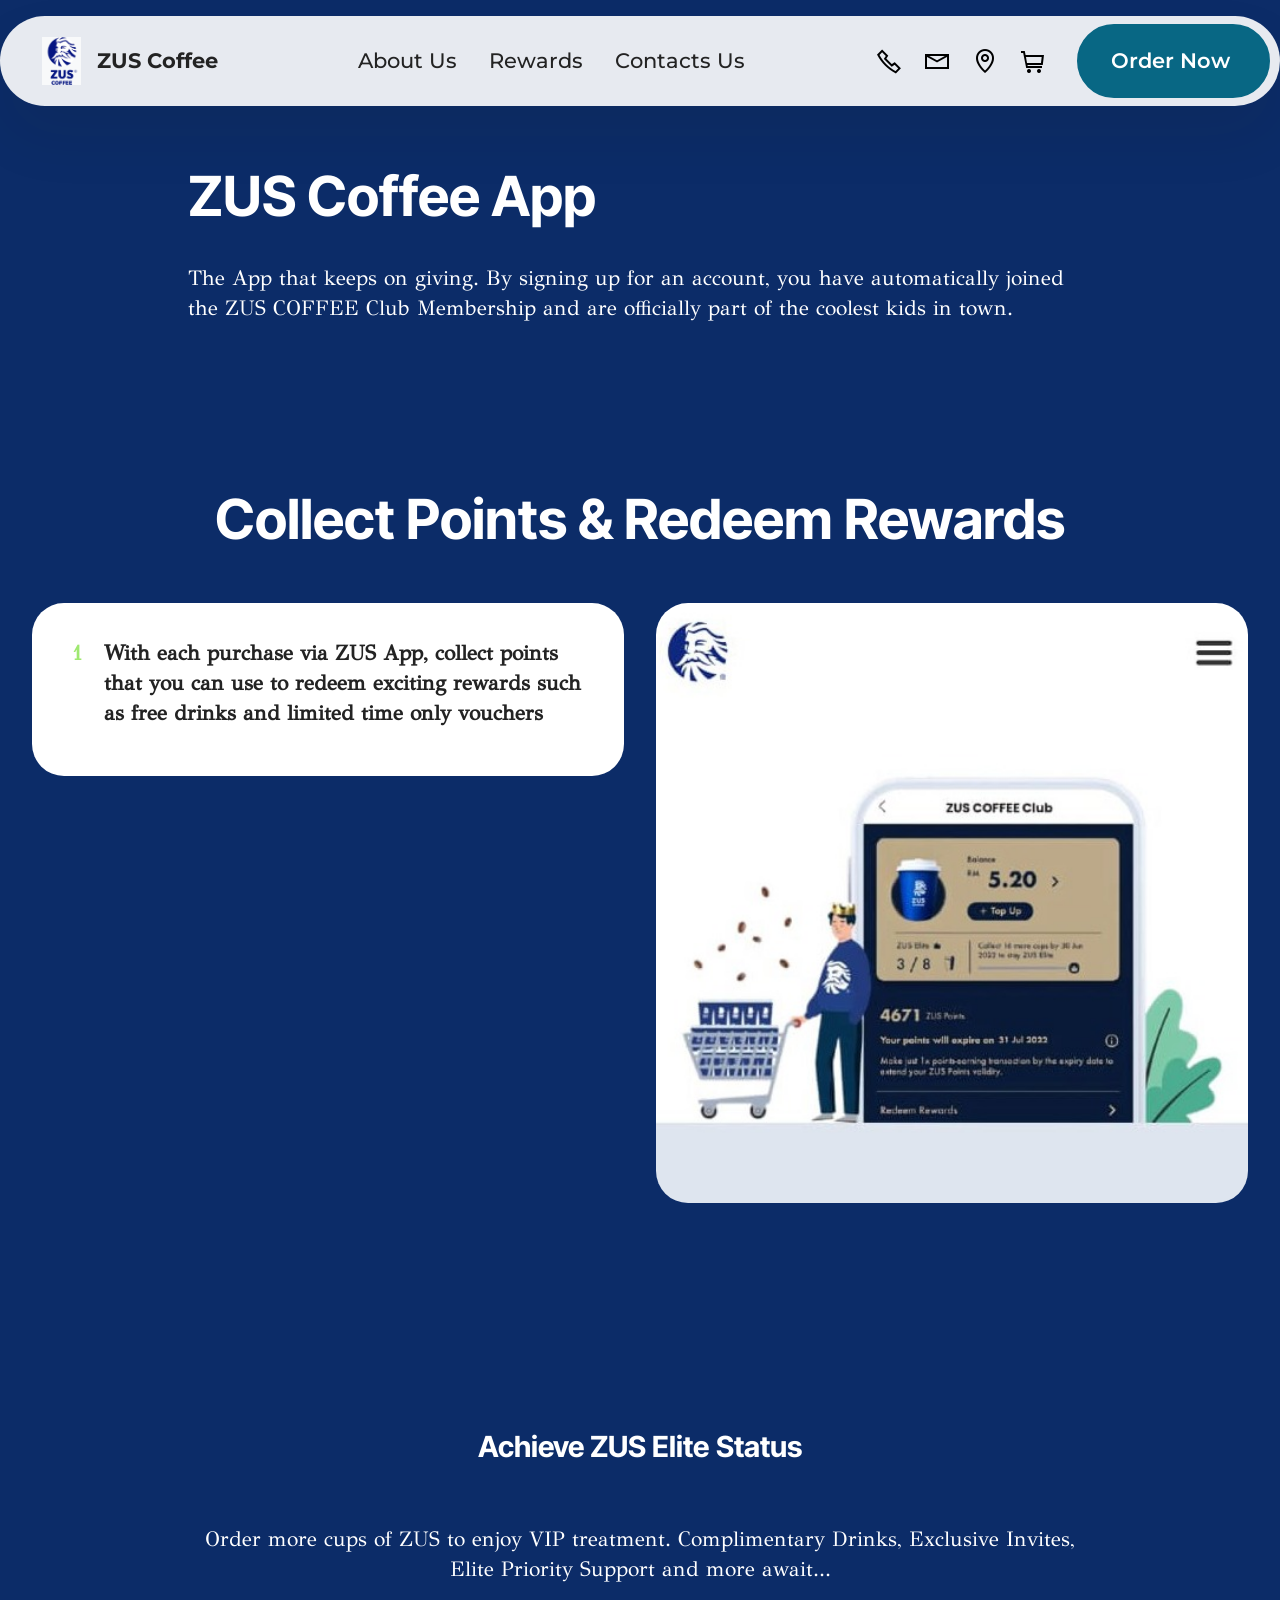
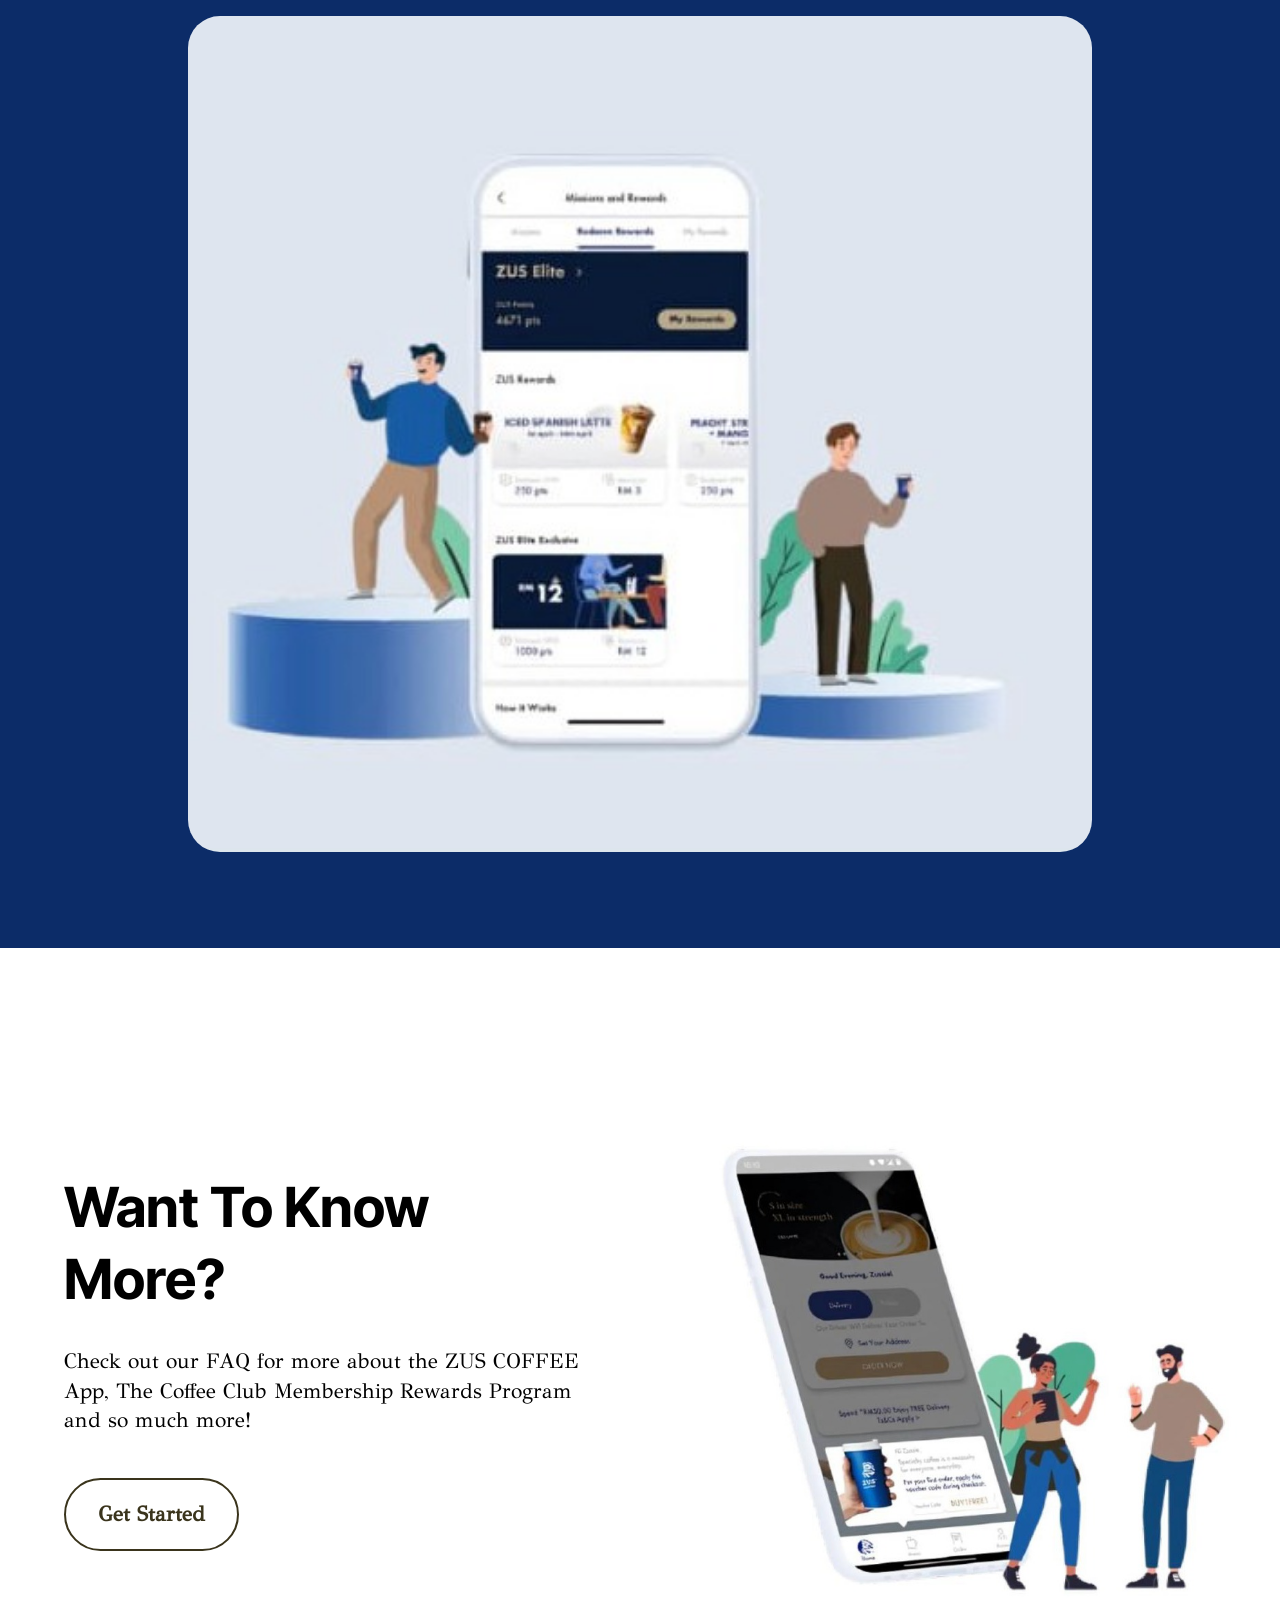
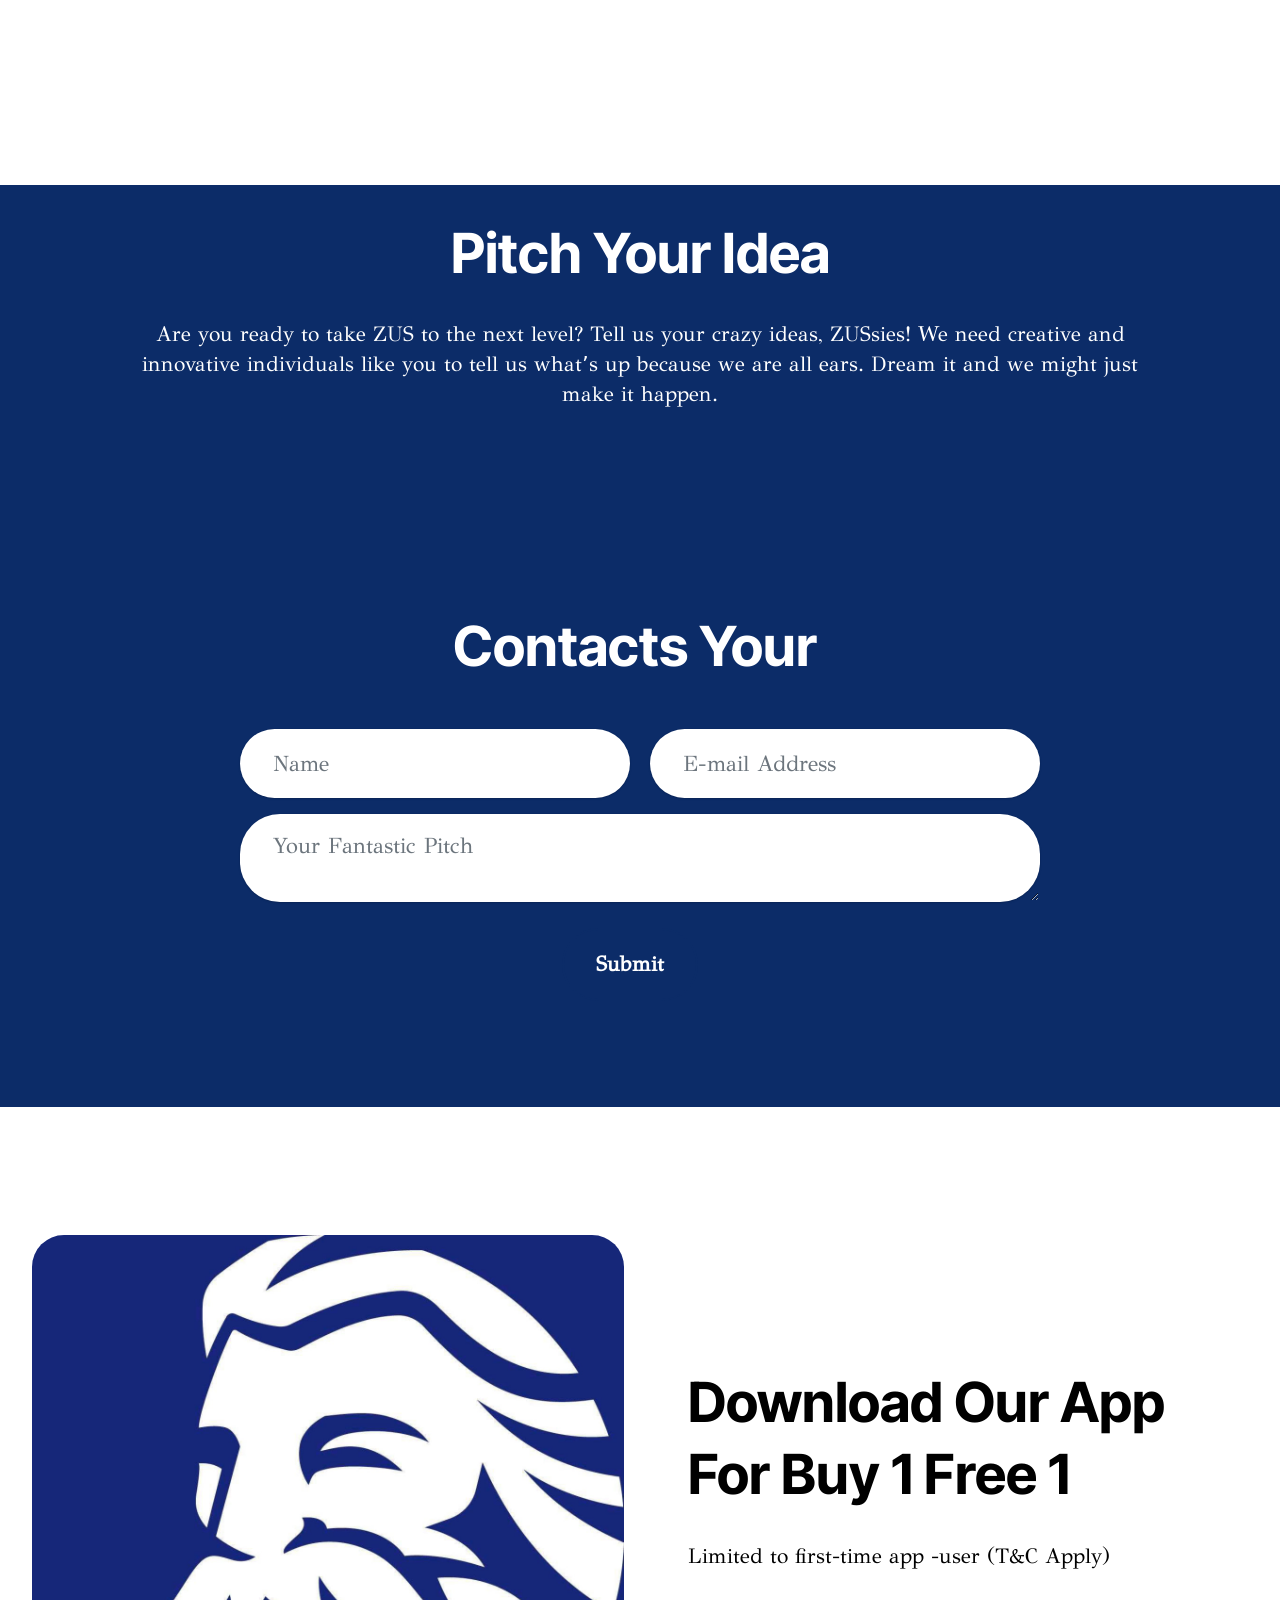
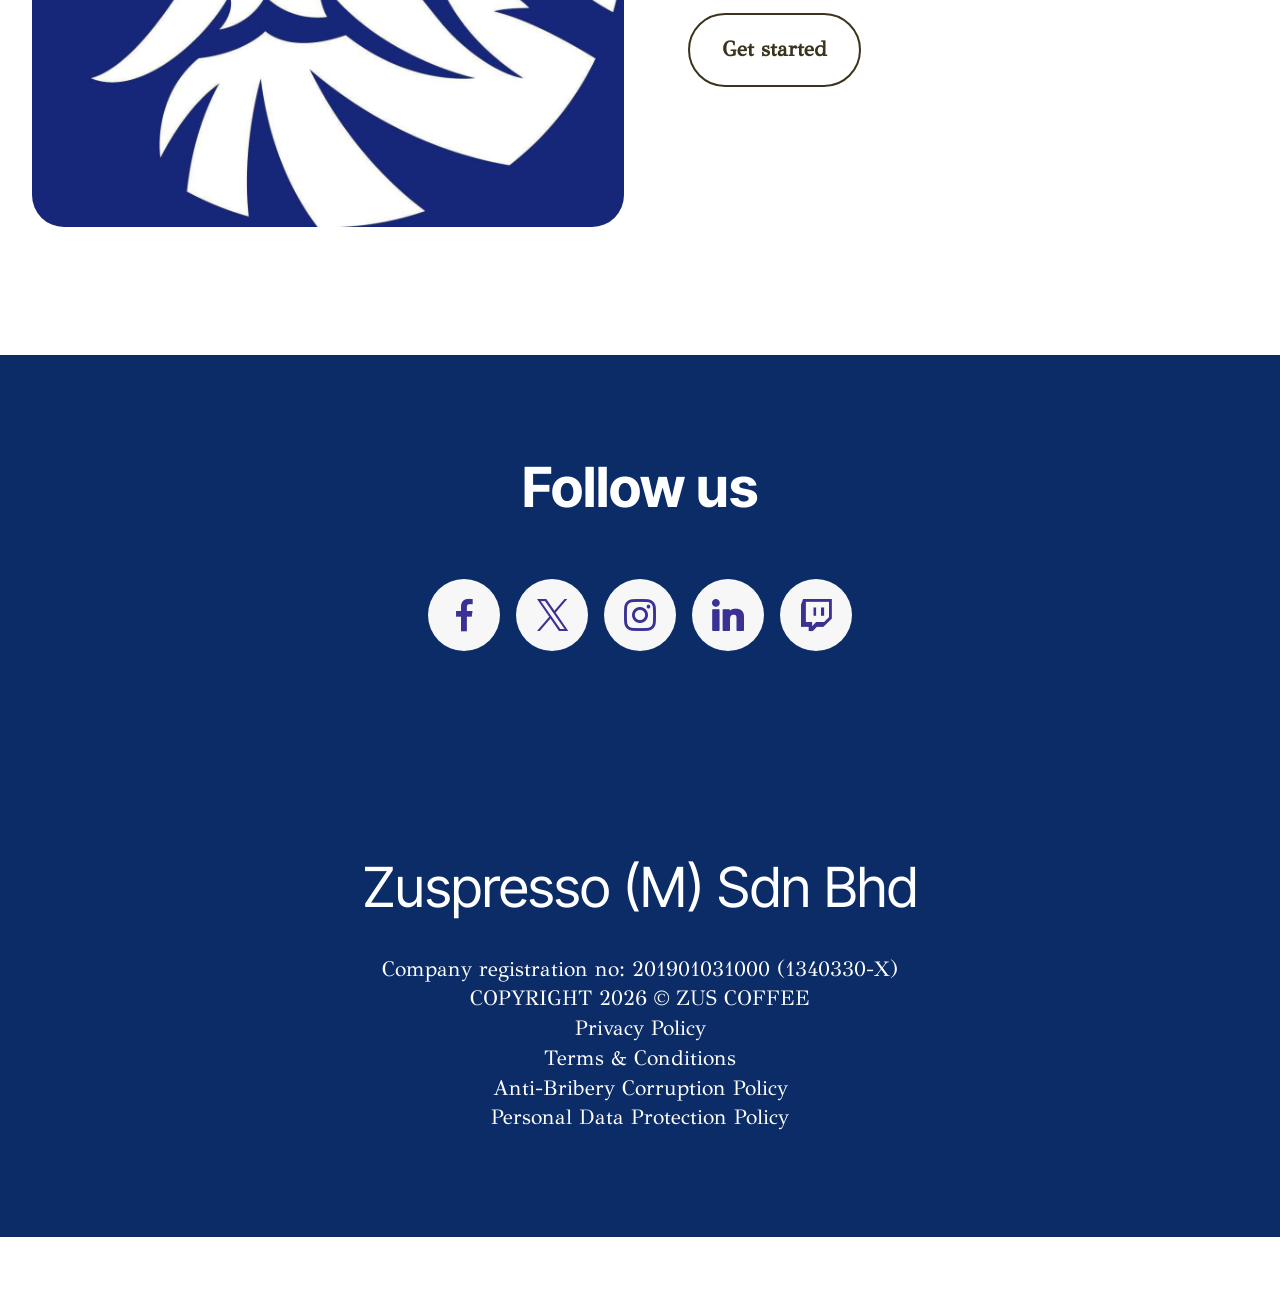
==== html.html @ 19f67567 "create github pages" ====
<!DOCTYPE html>
<html  >
<head>
  <!-- Site made with Mobirise Website Builder v6.1.12, https://mobirise.com -->
  <meta charset="UTF-8">
  <meta http-equiv="X-UA-Compatible" content="IE=edge">
  <meta name="generator" content="Mobirise v6.1.12, mobirise.com">
  <meta name="twitter:card" content="summary_large_image"/>
  <meta name="twitter:image:src" content="assets/images/html-meta.png">
  <meta property="og:image" content="assets/images/html-meta.png">
  <meta name="twitter:title" content="ZUS Coffee | Rewards">
  <meta name="viewport" content="width=device-width, initial-scale=1, minimum-scale=1">
  <link rel="shortcut icon" href="assets/images/e688aae5b18f2026-04-0620e4b88ae58d8811.53.39-213x210.png" type="image/x-icon">
  <meta name="description" content="">
  
  
  <title>ZUS Coffee | Rewards</title>
  <link rel="stylesheet" href="assets/web/assets/mobirise-icons2/mobirise2.css">
  <link rel="stylesheet" href="assets/bootstrap/css/bootstrap.min.css">
  <link rel="stylesheet" href="assets/animatecss/animate.css">
  <link rel="stylesheet" href="assets/dropdown/css/style.css">
  <link rel="stylesheet" href="assets/socicon/css/styles.css">
  <link rel="stylesheet" href="assets/theme/css/style.css">
  <link rel="preload" href="https://fonts.googleapis.com/css?family=Inter+Tight:100,200,300,400,500,600,700,800,900,100i,200i,300i,400i,500i,600i,700i,800i,900i&display=swap" as="style" onload="this.onload=null;this.rel='stylesheet'">
  <noscript><link rel="stylesheet" href="https://fonts.googleapis.com/css?family=Inter+Tight:100,200,300,400,500,600,700,800,900,100i,200i,300i,400i,500i,600i,700i,800i,900i&display=swap"></noscript>
  <link rel="preload" href="https://fonts.googleapis.com/css?family=GFS+Didot:400&display=swap" as="style" onload="this.onload=null;this.rel='stylesheet'">
  <noscript><link rel="stylesheet" href="https://fonts.googleapis.com/css?family=GFS+Didot:400&display=swap"></noscript>
  <link rel="preload" href="https://fonts.googleapis.com/css?family=Montserrat:100,200,300,400,500,600,700,800,900,100i,200i,300i,400i,500i,600i,700i,800i,900i&display=swap" as="style" onload="this.onload=null;this.rel='stylesheet'">
  <noscript><link rel="stylesheet" href="https://fonts.googleapis.com/css?family=Montserrat:100,200,300,400,500,600,700,800,900,100i,200i,300i,400i,500i,600i,700i,800i,900i&display=swap"></noscript>
  <link rel="preload" as="style" href="assets/mobirise/css/mbr-additional.css?v=V0SlZV"><link rel="stylesheet" href="assets/mobirise/css/mbr-additional.css?v=V0SlZV" type="text/css">

  
  
  
</head>
<body>
  
  <section data-bs-version="5.1" class="menu menu2 cid-vfYKE1nDNU" once="menu" id="menu02-1u">
	

	<nav class="navbar navbar-dropdown navbar-fixed-top navbar-expand-lg">
		<div class="container">
			<div class="navbar-brand">
				<span class="navbar-logo">
					<a href="https://mobirise.com">
						<img src="assets/images/e688aae5b18f2026-04-0620e4b88ae58d8811.53.39-213x210.png" alt="Mobirise Website Builder" style="height: 3rem;">
					</a>
				</span>
				<span class="navbar-caption-wrap"><a class="navbar-caption text-black text-primary display-4" href="index.html#header05-1">ZUS Coffee</a></span>
			</div>
			<button class="navbar-toggler" type="button" data-toggle="collapse" data-bs-toggle="collapse" data-target="#navbarSupportedContent" data-bs-target="#navbarSupportedContent" aria-controls="navbarNavAltMarkup" aria-expanded="false" aria-label="Toggle navigation">
				<div class="hamburger">
					<span></span>
					<span></span>
					<span></span>
					<span></span>
				</div>
			</button>
			<div class="collapse navbar-collapse" id="navbarSupportedContent">
				<ul class="navbar-nav nav-dropdown" data-app-modern-menu="true"><li class="nav-item">
						<a class="nav-link link text-black text-primary display-4" href="index.html#header01-7">About Us</a>
					</li>
					<li class="nav-item">
						<a class="nav-link link text-black text-primary display-4" href="index.html#features04-w" aria-expanded="false">Rewards</a>
					</li>
					<li class="nav-item">
						<a class="nav-link link text-black text-primary display-4" href="index.html#contacts02-9">Contacts Us</a>
					</li></ul>
				<div class="icons-menu">
					<a class="iconfont-wrapper" href="https://mobiri.se">
						<span class="p-2 mbr-iconfont mobi-mbri-phone mobi-mbri"></span>
					</a>
					<a class="iconfont-wrapper" href="https://mobiri.se">
						<span class="p-2 mbr-iconfont mobi-mbri-letter mobi-mbri"></span>
					</a>
					<a class="iconfont-wrapper" href="https://mobiri.se">
						<span class="p-2 mbr-iconfont mobi-mbri-map-pin mobi-mbri"></span>
					</a>
					<a class="iconfont-wrapper" href="https://mobiri.se">
						<span class="p-2 mbr-iconfont mobi-mbri-shopping-cart mobi-mbri"></span>
					</a>
				</div>
				<div class="navbar-buttons mbr-section-btn"><a class="btn btn-warning display-4" href="index.html#form02-6">Order Now&nbsp;</a></div>
			</div>
		</div>
	</nav>
</section>

<section data-bs-version="5.1" class="article12 cid-vfZuPvaWC9" id="article12-2f">    
    
    <div class="container-fluid">
        <div class="row justify-content-center">
            <div class="col-md-12 col-lg-9">
                <h3 class="mbr-section-title mbr-fonts-style mb-4 mt-0 display-2"><strong>ZUS Coffee App</strong></h3>
                
                <p class="mbr-text mbr-fonts-style display-7">The App that keeps on giving. By signing up for an account, you have automatically joined the ZUS COFFEE Club Membership and are officially part of the coolest kids in town.</p>
            </div>
        </div>
    </div>
</section>

<section data-bs-version="5.1" class="features030 cid-vfZvuxN3ZI" id="features030-2h">
    
    
    
    <div class="container">
        <div class="row justify-content-center">
            <div class="col-md-12 content-head mb-5">
                <h1 class="mbr-section-title mbr-fonts-style mb-0 display-2"><strong>Collect Points &amp; Redeem Rewards</strong></h1>
                
            </div>
        </div>
        <div class="row justify-content-center  blockContent">
            <div class="col-12 col-lg">
                <div class="item-wrapper align-left">
                    <div class="mbr-text counter-container mbr-fonts-style display-7">
                        <ol>
                            <li><strong>With each purchase via ZUS App, collect points that you can use to redeem exciting rewards such as free drinks and limited time only vouchers</strong></li>
                        </ol>
                    </div>
                </div>
            </div>
            <div class="col-12 col-lg-6">
                <div class="image-wrapper mb-4">
                    <img class="w-100" src="assets/images/whatsapp20image202026-04-0620at2014.50.52-540x1206.jpeg" alt="Mobirise Website Builder">
                </div>
            </div>

        </div>
    </div>
</section>

<section data-bs-version="5.1" class="image3 cid-vfZy6ro4Wt" id="image03-2j">
  

  
  

  <div class="container">
    <div class="row justify-content-center">
      <div class="col-12 col-lg-9">
        <h4 class="mbr-description mbr-fonts-style mb-3 align-center display-5"><strong>Achieve ZUS Elite</strong> <strong>Status</strong><div><br></div></h4>
        <p class="mbr-description mbr-fonts-style mb-4 align-center display-7">Order more cups of ZUS to enjoy VIP treatment. Complimentary Drinks, Exclusive Invites, Elite Priority Support and more await...</p>
        <div class="image-wrapper">
          <img class="w-100" src="assets/images/whatsapp20image202026-04-0620at2015.00.08-540x1206.jpeg" alt="Mobirise Website Builder">
        </div>
      </div>
    </div>
  </div>
</section>

<section data-bs-version="5.1" class="start article4 cid-vfZz3bf4iU" id="article04-2l">
	

	
	

	<div class="container">
		<div class="row justify-content-center">
			<div class="col-12 col-md-12 col-lg-6 image-wrapper">
				<img class="w-100" src="assets/images/whatsapp20image202026-04-0620at2015.02.09-1080x1060.jpeg" alt="Mobirise Website Builder">
			</div>
			<div class="col-12 col-md-12 col-lg">
				<div class="text-wrapper align-left">
					<h1 class="mbr-section-title mbr-fonts-style mb-4 display-2"><strong>Want To Know More?</strong></h1>
					<p class="mbr-text mbr-fonts-style mb-4 display-7">Check out our FAQ for more about the ZUS COFFEE App, The Coffee Club Membership Rewards Program and so much more!</p>
					<div class="mbr-section-btn mt-3"><a class="btn btn-lg btn-success-outline display-7" href="https://mobiri.se">Get Started</a></div>
				</div>
			</div>
		</div>
	</div>
</section>

<section data-bs-version="5.1" class="article11 cid-vg486S67rk" id="article11-2n">
    

    
    
    <div class="container">
        <div class="row justify-content-center">
            <div class="title col-md-12 col-lg-10">
                <h3 class="mbr-section-title mbr-fonts-style align-center mt-0 mb-0 display-2"><strong>Pitch Your Idea</strong></h3>
                <h4 class="mbr-section-subtitle align-center mbr-fonts-style mt-4 display-7">Are you ready to take ZUS to the next level? Tell us your crazy ideas, ZUSsies! We need creative and innovative individuals like you to tell us whatʼs up because we are all ears. Dream it and we might just make it happen.</h4>
                
            </div>
        </div>
    </div>
</section>

<section data-bs-version="5.1" class="form5 cid-vg49SQzVA9" id="form02-2o">
    
    
    <div class="container">
        <div class="row justify-content-center">
            <div class="col-12 content-head">
                <div class="mbr-section-head mb-5">
                    <h3 class="mbr-section-title mbr-fonts-style align-center mb-0 display-2">
                        <strong>Contacts Your&nbsp;</strong></h3>
                    
                </div>
            </div>
        </div>
        <div class="row justify-content-center">
            <div class="col-lg-8 mx-auto mbr-form" data-form-type="formoid">
                <form action="https://mobirise.eu/" method="POST" class="mbr-form form-with-styler" data-form-title="Form Name"><input type="hidden" name="email" data-form-email="true" value="oeMwHEoQC64WGNFa2BRiYnHe9tBIN6WU771/h2ZwO2OMrG1DVWpue6JmrDH0z+wubHQCo5bOn9T3+9p+R1fUXlWY+sG1ZWj2oln6RpCTACj92CM4h2WL6JKS/GWz0Mck">
                    <div class="row">
                        <div hidden="hidden" data-form-alert="" class="alert alert-success col-12">Thanks for filling out the form!</div>
                        <div hidden="hidden" data-form-alert-danger="" class="alert alert-danger col-12">
                            Oops...! some problem!
                        </div>
                    </div>
                    <div class="dragArea row">
                        <div class="col-md col-sm-12 form-group mb-3" data-for="name">
                            <input type="text" name="name" placeholder="Name" data-form-field="name" class="form-control" value="" id="name-form02-2o">
                        </div>
                        <div class="col-md col-sm-12 form-group mb-3" data-for="email">
                            <input type="email" name="email" placeholder="E-mail Address" data-form-field="email" class="form-control" value="" id="email-form02-2o">
                        </div>
                        
                        <div class="col-12 form-group mb-3" data-for="textarea">
                            <textarea name="textarea" placeholder="Your Fantastic Pitch" data-form-field="textarea" class="form-control" id="textarea-form02-2o"></textarea>
                        </div>
                        <div class="col-lg-12 col-md-12 col-sm-12 align-center mbr-section-btn"><button type="submit" class="btn btn-primary display-7">Submit</button></div>
                    </div>
                </form>
            </div>
        </div>
    </div>
</section>

<section data-bs-version="5.1" class="start article2 cid-vg4IRiDDgn" id="article02-31">
	

	
	

	<div class="container">
		<div class="row justify-content-center">
			<div class="col-12 col-md-12 col-lg-6 image-wrapper">
				<img class="w-100" src="assets/images/657597176-1262745966005105-7174771641250767038-n-1256x1256.jpg" alt="Mobirise Website Builder">
			</div>
			<div class="col-12 col-md-12 col-lg">
				<div class="text-wrapper align-left">
					<h1 class="mbr-section-title mbr-fonts-style mb-4 display-2"><strong>Download Our App For Buy 1 Free 1&nbsp;</strong></h1>
					<p class="mbr-text align-left mbr-fonts-style mb-4 display-7">Limited to first-time app -user (T&amp;C Apply)</p>
					<div class="mbr-section-btn align-left mt-3"><a class="btn btn-success-outline display-7" href="https://mobiri.se">Get started</a></div>
				</div>
			</div>
		</div>
	</div>
</section>

<section data-bs-version="5.1" class="social05 cid-vg4I8U91v1" id="social05-30">
    

    

    <div class="container">
        <div class="row">
            <h3 class="mbr-section-title align-center mb-5 mbr-fonts-style display-2">
                <strong>Follow us</strong>
            </h3>
            <div class="col-12">
                <div class="social-row">
                    <div class="soc-item">
                        <a href="https://mobiri.se/" target="_blank">
                            <span class="mbr-iconfont socicon socicon-facebook"></span>
                        </a>
                    </div>
                    <div class="soc-item">
                        <a href="https://mobiri.se/" target="_blank">
                            <span class="mbr-iconfont socicon-twitter socicon"></span>
                        </a>
                    </div>
                    <div class="soc-item">
                        <a href="https://mobiri.se/" target="_blank">
                            <span class="mbr-iconfont socicon-instagram socicon"></span>
                        </a>
                    </div>
                    <div class="soc-item">
                        <a href="https://mobiri.se/" target="_blank">
                            <span class="mbr-iconfont socicon socicon-linkedin"></span>
                        </a>
                    </div>
                    <div class="soc-item">
                        <a href="https://mobiri.se/" target="_blank">
                            <span class="mbr-iconfont socicon socicon-twitch"></span>
                        </a>
                    </div>
                </div>
            </div>
        </div>
    </div>
</section>

<section data-bs-version="5.1" class="article11 cid-vg4WiBDw35" id="article11-32">
    

    
    
    <div class="container">
        <div class="row justify-content-center">
            <div class="title col-md-12 col-lg-10">
                <h3 class="mbr-section-title mbr-fonts-style align-center mt-0 mb-0 display-2">Zuspresso (M) Sdn Bhd</h3>
                <h4 class="mbr-section-subtitle align-center mbr-fonts-style mt-4 display-7"><div><span style="font-size: calc(1.14rem + 0.26 * ((100vw - 62rem) / 25));">Company registration no: 201901031000 (1340330-X)</span><br></div><div><span style="font-size: calc(1.14rem + 0.26 * ((100vw - 62rem) / 25));">COPYRIGHT 2026 © ZUS COFFEE</span><br></div><div><span style="font-size: calc(1.14rem + 0.26 * ((100vw - 62rem) / 25));">Privacy Policy</span><br></div><div><span style="font-size: calc(1.14rem + 0.26 * ((100vw - 62rem) / 25));">Terms &amp; Conditions</span><br></div><div><span style="font-size: calc(1.14rem + 0.26 * ((100vw - 62rem) / 25));">Anti-Bribery Corruption Policy</span><br></div><div><span style="font-size: calc(1.14rem + 0.26 * ((100vw - 62rem) / 25));">Personal Data Protection Policy</span><br></div></h4>
                
            </div>
        </div>
    </div>
</section><section class="display-7" style="padding: 0;align-items: center;justify-content: center;flex-wrap: wrap;    align-content: center;display: flex;position: relative;height: 4rem;"><a href="https://mobiri.se/4654936" style="flex: 1 1;height: 4rem;position: absolute;width: 100%;z-index: 1;"><img alt="" style="height: 4rem;" src="[data-uri]"></a><p style="margin: 0;text-align: center;" class="display-7">&#8204;</p><a style="z-index:1" href="https://mobirise.com/builder/ai-website-builder.html">AI Website Software</a></section><script src="assets/bootstrap/js/bootstrap.bundle.min.js"></script>  <script src="assets/smoothscroll/smooth-scroll.js"></script>  <script src="assets/ytplayer/index.js"></script>  <script src="assets/dropdown/js/navbar-dropdown.js"></script>  <script src="assets/theme/js/script.js"></script>  <script src="assets/formoid/formoid.min.js"></script>  
  
  
  <input name="animation" type="hidden">
  </body>
</html>
---- assets/web/assets/mobirise-icons2/mobirise2.css ----
@font-face {
  font-family: 'Moririse2';
  font-display: swap;
  src:  url('mobirise2.eot?f2bix4');
  src:  url('mobirise2.eot?f2bix4#iefix') format('embedded-opentype'),
    url('mobirise2.woff2?f2bix4') format('woff2'),
    url('mobirise2.woff?f2bix4') format('woff'),
    url('mobirise2.ttf?f2bix4') format('truetype'),
    url('mobirise2.svg?f2bix4#mobirise2') format('svg');
  font-weight: normal;
  font-style: normal;
}

[class^="mobi-"], [class*=" mobi-"] {
  /* use !important to prevent issues with browser extensions that change fonts */
  font-family: 'Moririse2' !important;
  speak: none;
  font-style: normal;
  font-weight: normal;
  font-variant: normal;
  text-transform: none;
  line-height: 1;

  /* Better Font Rendering =========== */
  -webkit-font-smoothing: antialiased;
  -moz-osx-font-smoothing: grayscale;
}

.mobi-mbri-add-submenu:before {
  content: "\e900";
}
.mobi-mbri-alert:before {
  content: "\e901";
}
.mobi-mbri-align-center:before {
  content: "\e902";
}
.mobi-mbri-align-justify:before {
  content: "\e903";
}
.mobi-mbri-align-left:before {
  content: "\e904";
}
.mobi-mbri-align-right:before {
  content: "\e905";
}
.mobi-mbri-android:before {
  content: "\e906";
}
.mobi-mbri-apple:before {
  content: "\e907";
}
.mobi-mbri-arrow-down:before {
  content: "\e908";
}
.mobi-mbri-arrow-next:before {
  content: "\e909";
}
.mobi-mbri-arrow-prev:before {
  content: "\e90a";
}
.mobi-mbri-arrow-up:before {
  content: "\e90b";
}
.mobi-mbri-bold:before {
  content: "\e90c";
}
.mobi-mbri-bookmark:before {
  content: "\e90d";
}
.mobi-mbri-bootstrap:before {
  content: "\e90e";
}
.mobi-mbri-briefcase:before {
  content: "\e90f";
}
.mobi-mbri-browse:before {
  content: "\e910";
}
.mobi-mbri-bulleted-list:before {
  content: "\e911";
}
.mobi-mbri-calendar:before {
  content: "\e912";
}
.mobi-mbri-camera:before {
  content: "\e913";
}
.mobi-mbri-cart-add:before {
  content: "\e914";
}
.mobi-mbri-cart-full:before {
  content: "\e915";
}
.mobi-mbri-cash:before {
  content: "\e916";
}
.mobi-mbri-change-style:before {
  content: "\e917";
}
.mobi-mbri-chat:before {
  content: "\e918";
}
.mobi-mbri-clock:before {
  content: "\e919";
}
.mobi-mbri-close:before {
  content: "\e91a";
}
.mobi-mbri-cloud:before {
  content: "\e91b";
}
.mobi-mbri-code:before {
  content: "\e91c";
}
.mobi-mbri-contact-form:before {
  content: "\e91d";
}
.mobi-mbri-credit-card:before {
  content: "\e91e";
}
.mobi-mbri-cursor-click:before {
  content: "\e91f";
}
.mobi-mbri-cust-feedback:before {
  content: "\e920";
}
.mobi-mbri-database:before {
  content: "\e921";
}
.mobi-mbri-delivery:before {
  content: "\e922";
}
.mobi-mbri-desktop:before {
  content: "\e923";
}
.mobi-mbri-devices:before {
  content: "\e924";
}
.mobi-mbri-down:before {
  content: "\e925";
}
.mobi-mbri-download-2:before {
  content: "\e926";
}
.mobi-mbri-download:before {
  content: "\e927";
}
.mobi-mbri-drag-n-drop-2:before {
  content: "\e928";
}
.mobi-mbri-drag-n-drop:before {
  content: "\e929";
}
.mobi-mbri-edit-2:before {
  content: "\e92a";
}
.mobi-mbri-edit:before {
  content: "\e92b";
}
.mobi-mbri-error:before {
  content: "\e92c";
}
.mobi-mbri-extension:before {
  content: "\e92d";
}
.mobi-mbri-features:before {
  content: "\e92e";
}
.mobi-mbri-file:before {
  content: "\e92f";
}
.mobi-mbri-flag:before {
  content: "\e930";
}
.mobi-mbri-folder:before {
  content: "\e931";
}
.mobi-mbri-gift:before {
  content: "\e932";
}
.mobi-mbri-github:before {
  content: "\e933";
}
.mobi-mbri-globe-2:before {
  content: "\e934";
}
.mobi-mbri-globe:before {
  content: "\e935";
}
.mobi-mbri-growing-chart:before {
  content: "\e936";
}
.mobi-mbri-hearth:before {
  content: "\e937";
}
.mobi-mbri-help:before {
  content: "\e938";
}
.mobi-mbri-home:before {
  content: "\e939";
}
.mobi-mbri-hot-cup:before {
  content: "\e93a";
}
.mobi-mbri-idea:before {
  content: "\e93b";
}
.mobi-mbri-image-gallery:before {
  content: "\e93c";
}
.mobi-mbri-image-slider:before {
  content: "\e93d";
}
.mobi-mbri-info:before {
  content: "\e93e";
}
.mobi-mbri-italic:before {
  content: "\e93f";
}
.mobi-mbri-key:before {
  content: "\e940";
}
.mobi-mbri-laptop:before {
  content: "\e941";
}
.mobi-mbri-layers:before {
  content: "\e942";
}
.mobi-mbri-left-right:before {
  content: "\e943";
}
.mobi-mbri-left:before {
  content: "\e944";
}
.mobi-mbri-letter:before {
  content: "\e945";
}
.mobi-mbri-like:before {
  content: "\e946";
}
.mobi-mbri-link:before {
  content: "\e947";
}
.mobi-mbri-lock:before {
  content: "\e948";
}
.mobi-mbri-login:before {
  content: "\e949";
}
.mobi-mbri-logout:before {
  content: "\e94a";
}
.mobi-mbri-magic-stick:before {
  content: "\e94b";
}
.mobi-mbri-map-pin:before {
  content: "\e94c";
}
.mobi-mbri-menu:before {
  content: "\e94d";
}
.mobi-mbri-mobile-2:before {
  content: "\e94e";
}
.mobi-mbri-mobile-horizontal:before {
  content: "\e94f";
}
.mobi-mbri-mobile:before {
  content: "\e950";
}
.mobi-mbri-mobirise:before {
  content: "\e951";
}
.mobi-mbri-more-horizontal:before {
  content: "\e952";
}
.mobi-mbri-more-vertical:before {
  content: "\e953";
}
.mobi-mbri-music:before {
  content: "\e954";
}
.mobi-mbri-new-file:before {
  content: "\e955";
}
.mobi-mbri-numbered-list:before {
  content: "\e956";
}
.mobi-mbri-opened-folder:before {
  content: "\e957";
}
.mobi-mbri-pages:before {
  content: "\e958";
}
.mobi-mbri-paper-plane:before {
  content: "\e959";
}
.mobi-mbri-paperclip:before {
  content: "\e95a";
}
.mobi-mbri-phone:before {
  content: "\e95b";
}
.mobi-mbri-photo:before {
  content: "\e95c";
}
.mobi-mbri-photos:before {
  content: "\e95d";
}
.mobi-mbri-pin:before {
  content: "\e95e";
}
.mobi-mbri-play:before {
  content: "\e95f";
}
.mobi-mbri-plus:before {
  content: "\e960";
}
.mobi-mbri-preview:before {
  content: "\e961";
}
.mobi-mbri-print:before {
  content: "\e962";
}
.mobi-mbri-protect:before {
  content: "\e963";
}
.mobi-mbri-question:before {
  content: "\e964";
}
.mobi-mbri-quote-left:before {
  content: "\e965";
}
.mobi-mbri-quote-right:before {
  content: "\e966";
}
.mobi-mbri-redo:before {
  content: "\e967";
}
.mobi-mbri-refresh:before {
  content: "\e968";
}
.mobi-mbri-responsive-2:before {
  content: "\e969";
}
.mobi-mbri-responsive:before {
  content: "\e96a";
}
.mobi-mbri-right:before {
  content: "\e96b";
}
.mobi-mbri-rocket:before {
  content: "\e96c";
}
.mobi-mbri-sad-face:before {
  content: "\e96d";
}
.mobi-mbri-sale:before {
  content: "\e96e";
}
.mobi-mbri-save:before {
  content: "\e96f";
}
.mobi-mbri-search:before {
  content: "\e970";
}
.mobi-mbri-setting-2:before {
  content: "\e971";
}
.mobi-mbri-setting-3:before {
  content: "\e972";
}
.mobi-mbri-setting:before {
  content: "\e973";
}
.mobi-mbri-share:before {
  content: "\e974";
}
.mobi-mbri-shopping-bag:before {
  content: "\e975";
}
.mobi-mbri-shopping-basket:before {
  content: "\e976";
}
.mobi-mbri-shopping-cart:before {
  content: "\e977";
}
.mobi-mbri-sites:before {
  content: "\e978";
}
.mobi-mbri-smile-face:before {
  content: "\e979";
}
.mobi-mbri-speed:before {
  content: "\e97a";
}
.mobi-mbri-star:before {
  content: "\e97b";
}
.mobi-mbri-success:before {
  content: "\e97c";
}
.mobi-mbri-sun:before {
  content: "\e97d";
}
.mobi-mbri-sun2:before {
  content: "\e97e";
}
.mobi-mbri-tablet-vertical:before {
  content: "\e97f";
}
.mobi-mbri-tablet:before {
  content: "\e980";
}
.mobi-mbri-target:before {
  content: "\e981";
}
.mobi-mbri-timer:before {
  content: "\e982";
}
.mobi-mbri-to-ftp:before {
  content: "\e983";
}
.mobi-mbri-to-local-drive:before {
  content: "\e984";
}
.mobi-mbri-touch-swipe:before {
  content: "\e985";
}
.mobi-mbri-touch:before {
  content: "\e986";
}
.mobi-mbri-trash:before {
  content: "\e987";
}
.mobi-mbri-underline:before {
  content: "\e988";
}
.mobi-mbri-undo:before {
  content: "\e989";
}
.mobi-mbri-unlink:before {
  content: "\e98a";
}
.mobi-mbri-unlock:before {
  content: "\e98b";
}
.mobi-mbri-up-down:before {
  content: "\e98c";
}
.mobi-mbri-up:before {
  content: "\e98d";
}
.mobi-mbri-update:before {
  content: "\e98e";
}
.mobi-mbri-upload-2:before {
  content: "\e98f";
}
.mobi-mbri-upload:before {
  content: "\e990";
}
.mobi-mbri-user-2:before {
  content: "\e991";
}
.mobi-mbri-user:before {
  content: "\e992";
}
.mobi-mbri-users:before {
  content: "\e993";
}
.mobi-mbri-video-play:before {
  content: "\e994";
}
.mobi-mbri-video:before {
  content: "\e995";
}
.mobi-mbri-watch:before {
  content: "\e996";
}
.mobi-mbri-website-theme-2:before {
  content: "\e997";
}
.mobi-mbri-website-theme:before {
  content: "\e998";
}
.mobi-mbri-wifi:before {
  content: "\e999";
}
.mobi-mbri-windows:before {
  content: "\e99a";
}
.mobi-mbri-zoom-in:before {
  content: "\e99b";
}
.mobi-mbri-zoom-out:before {
  content: "\e99c";
}
---- assets/dropdown/css/style.css ----
.navbar-dropdown {
  left: 0;
  padding: 0;
  position: absolute;
  right: 0;
  top: 0;
  transition: all 0.45s ease;
  z-index: 1030;
  background: #282828; }
  .navbar-dropdown .navbar-logo {
    margin-right: 0.8rem;
    transition: margin 0.3s ease-in-out;
    vertical-align: middle; }
    .navbar-dropdown .navbar-logo img {
      height: 3.125rem;
      transition: all 0.3s ease-in-out; }
    .navbar-dropdown .navbar-logo.mbr-iconfont {
      font-size: 3.125rem;
      line-height: 3.125rem; }
  .navbar-dropdown .navbar-caption {
    font-weight: 700;
    white-space: normal;
    vertical-align: -4px;
    line-height: 3.125rem !important; }
    .navbar-dropdown .navbar-caption, .navbar-dropdown .navbar-caption:hover {
      color: inherit;
      text-decoration: none; }
  .navbar-dropdown .mbr-iconfont + .navbar-caption {
    vertical-align: -1px; }
  .navbar-dropdown.navbar-fixed-top {
    position: fixed; }
  .navbar-dropdown .navbar-brand span {
    vertical-align: -4px; }
  .navbar-dropdown.bg-color.transparent {
    background: none; }
  .navbar-dropdown.navbar-short .navbar-brand {
    padding: 0.625rem 0; }
    .navbar-dropdown.navbar-short .navbar-brand span {
      vertical-align: -1px; }
  .navbar-dropdown.navbar-short .navbar-caption {
    line-height: 2.375rem !important;
    vertical-align: -2px; }
  .navbar-dropdown.navbar-short .navbar-logo {
    margin-right: 0.5rem; }
    .navbar-dropdown.navbar-short .navbar-logo img {
      height: 2.375rem; }
    .navbar-dropdown.navbar-short .navbar-logo.mbr-iconfont {
      font-size: 2.375rem;
      line-height: 2.375rem; }
  .navbar-dropdown.navbar-short .mbr-table-cell {
    height: 3.625rem; }
  .navbar-dropdown .navbar-close {
    left: 0.6875rem;
    position: fixed;
    top: 0.75rem;
    z-index: 1000; }
  .navbar-dropdown .hamburger-icon {
    content: "";
    display: inline-block;
    vertical-align: middle;
    width: 16px;
    -webkit-box-shadow: 0 -6px 0 1px #282828,0 0 0 1px #282828,0 6px 0 1px #282828;
    -moz-box-shadow: 0 -6px 0 1px #282828,0 0 0 1px #282828,0 6px 0 1px #282828;
    box-shadow: 0 -6px 0 1px #282828,0 0 0 1px #282828,0 6px 0 1px #282828; }

.dropdown-menu .dropdown-toggle[data-toggle="dropdown-submenu"]::after {
  border-bottom: 0.35em solid transparent;
  border-left: 0.35em solid;
  border-right: 0;
  border-top: 0.35em solid transparent;
  margin-left: 0.3rem; }

.dropdown-menu .dropdown-item:focus {
  outline: 0; }

.nav-dropdown {
  font-size: 0.75rem;
  font-weight: 500;
  height: auto !important; }
  .nav-dropdown .nav-btn {
    padding-left: 1rem; }
  .nav-dropdown .link {
    margin: .667em 1.667em;
    font-weight: 500;
    padding: 0;
    transition: color .2s ease-in-out; }
    .nav-dropdown .link.dropdown-toggle {
      margin-right: 2.583em; }
      .nav-dropdown .link.dropdown-toggle::after {
        margin-left: .25rem;
        border-top: 0.35em solid;
        border-right: 0.35em solid transparent;
        border-left: 0.35em solid transparent;
        border-bottom: 0; }
      .nav-dropdown .link.dropdown-toggle[aria-expanded="true"] {
        margin: 0;
        padding: 0.667em 3.263em  0.667em 1.667em; }
  .nav-dropdown .link::after,
  .nav-dropdown .dropdown-item::after {
    color: inherit; }
  .nav-dropdown .btn {
    font-size: 0.75rem;
    font-weight: 700;
    letter-spacing: 0;
    margin-bottom: 0;
    padding-left: 1.25rem;
    padding-right: 1.25rem; }
  .nav-dropdown .dropdown-menu {
    border-radius: 0;
    border: 0;
    left: 0;
    margin: 0;
    padding-bottom: 1.25rem;
    padding-top: 1.25rem;
    position: relative; }
  .nav-dropdown .dropdown-submenu {
    margin-left: 0.125rem;
    top: 0; }
  .nav-dropdown .dropdown-item {
    font-weight: 500;
    line-height: 2;
    padding: 0.3846em 4.615em 0.3846em 1.5385em;
    position: relative;
    transition: color .2s ease-in-out, background-color .2s ease-in-out; }
    .nav-dropdown .dropdown-item::after {
      margin-top: -0.3077em;
      position: absolute;
      right: 1.1538em;
      top: 50%; }
    .nav-dropdown .dropdown-item:focus, .nav-dropdown .dropdown-item:hover {
      background: none; }

@media (max-width: 767px) {
  .nav-dropdown.navbar-toggleable-sm {
    bottom: 0;
    display: none;
    left: 0;
    overflow-x: hidden;
    position: fixed;
    top: 0;
    transform: translateX(-100%);
    -ms-transform: translateX(-100%);
    -webkit-transform: translateX(-100%);
    width: 18.75rem;
    z-index: 999; } }
.nav-dropdown.navbar-toggleable-xl {
  bottom: 0;
  display: none;
  left: 0;
  overflow-x: hidden;
  position: fixed;
  top: 0;
  transform: translateX(-100%);
  -ms-transform: translateX(-100%);
  -webkit-transform: translateX(-100%);
  width: 18.75rem;
  z-index: 999; }

.nav-dropdown-sm {
  display: block !important;
  overflow-x: hidden;
  overflow: auto;
  padding-top: 3.875rem; }
  .nav-dropdown-sm::after {
    content: "";
    display: block;
    height: 3rem;
    width: 100%; }
  .nav-dropdown-sm.collapse.in ~ .navbar-close {
    display: block !important; }
  .nav-dropdown-sm.collapsing, .nav-dropdown-sm.collapse.in {
    transform: translateX(0);
    -ms-transform: translateX(0);
    -webkit-transform: translateX(0);
    transition: all 0.25s ease-out;
    -webkit-transition: all 0.25s ease-out;
    background: #282828; }
  .nav-dropdown-sm.collapsing[aria-expanded="false"] {
    transform: translateX(-100%);
    -ms-transform: translateX(-100%);
    -webkit-transform: translateX(-100%); }
  .nav-dropdown-sm .nav-item {
    display: block;
    margin-left: 0 !important;
    padding-left: 0; }
  .nav-dropdown-sm .link,
  .nav-dropdown-sm .dropdown-item {
    border-top: 1px dotted rgba(255, 255, 255, 0.1);
    font-size: 0.8125rem;
    line-height: 1.6;
    margin: 0 !important;
    padding: 0.875rem 2.4rem 0.875rem 1.5625rem !important;
    position: relative;
    white-space: normal; }
    .nav-dropdown-sm .link:focus, .nav-dropdown-sm .link:hover,
    .nav-dropdown-sm .dropdown-item:focus,
    .nav-dropdown-sm .dropdown-item:hover {
      background: rgba(0, 0, 0, 0.2) !important;
      color: #c0a375; }
  .nav-dropdown-sm .nav-btn {
    position: relative;
    padding: 1.5625rem 1.5625rem 0 1.5625rem; }
    .nav-dropdown-sm .nav-btn::before {
      border-top: 1px dotted rgba(255, 255, 255, 0.1);
      content: "";
      left: 0;
      position: absolute;
      top: 0;
      width: 100%; }
    .nav-dropdown-sm .nav-btn + .nav-btn {
      padding-top: 0.625rem; }
      .nav-dropdown-sm .nav-btn + .nav-btn::before {
        display: none; }
  .nav-dropdown-sm .btn {
    padding: 0.625rem 0; }
  .nav-dropdown-sm .dropdown-toggle[data-toggle="dropdown-submenu"]::after {
    margin-left: .25rem;
    border-top: 0.35em solid;
    border-right: 0.35em solid transparent;
    border-left: 0.35em solid transparent;
    border-bottom: 0; }
  .nav-dropdown-sm .dropdown-toggle[data-toggle="dropdown-submenu"][aria-expanded="true"]::after {
    border-top: 0;
    border-right: 0.35em solid transparent;
    border-left: 0.35em solid transparent;
    border-bottom: 0.35em solid; }
  .nav-dropdown-sm .dropdown-menu {
    margin: 0;
    padding: 0;
    position: relative;
    top: 0;
    left: 0;
    width: 100%;
    border: 0;
    float: none;
    border-radius: 0;
    background: none; }
  .nav-dropdown-sm .dropdown-submenu {
    left: 100%;
    margin-left: 0.125rem;
    margin-top: -1.25rem;
    top: 0; }

.navbar-toggleable-sm .nav-dropdown .dropdown-menu {
  position: absolute; }

.navbar-toggleable-sm .nav-dropdown .dropdown-submenu {
  left: 100%;
  margin-left: 0.125rem;
  margin-top: -1.25rem;
  top: 0; }

.navbar-toggleable-sm.opened .nav-dropdown .dropdown-menu {
  position: relative; }

.navbar-toggleable-sm.opened .nav-dropdown .dropdown-submenu {
  left: 0;
  margin-left: 00rem;
  margin-top: 0rem;
  top: 0; }

.is-builder .nav-dropdown.collapsing {
  transition: none !important; }
---- assets/socicon/css/styles.css ----
@charset "UTF-8";

@font-face {
  font-family: 'Socicon';
  src:  url('../fonts/socicon.eot');
  src:  url('../fonts/socicon.eot?#iefix') format('embedded-opentype'),
    url('../fonts/socicon.woff2') format('woff2'),
    url('../fonts/socicon.ttf') format('truetype'),
    url('../fonts/socicon.woff') format('woff'),
    url('../fonts/socicon.svg#socicon') format('svg');
  font-weight: normal;
  font-style: normal;
  font-display: swap;
}

[data-icon]:before {
  font-family: "socicon" !important;
  content: attr(data-icon);
  font-style: normal !important;
  font-weight: normal !important;
  font-variant: normal !important;
  text-transform: none !important;
  speak: none;
  line-height: 1;
  -webkit-font-smoothing: antialiased;
  -moz-osx-font-smoothing: grayscale;
}

[class^="socicon-"], [class*=" socicon-"] {
  /* use !important to prevent issues with browser extensions that change fonts */
  font-family: 'Socicon' !important;
  speak: none;
  font-style: normal;
  font-weight: normal;
  font-variant: normal;
  text-transform: none;
  line-height: 1;

  /* Better Font Rendering =========== */
  -webkit-font-smoothing: antialiased;
  -moz-osx-font-smoothing: grayscale;
}

.socicon-500px:before {
  content: "\e000";
}
.socicon-8tracks:before {
  content: "\e001";
}
.socicon-airbnb:before {
  content: "\e002";
}
.socicon-alliance:before {
  content: "\e003";
}
.socicon-amazon:before {
  content: "\e004";
}
.socicon-amplement:before {
  content: "\e005";
}
.socicon-android:before {
  content: "\e006";
}
.socicon-angellist:before {
  content: "\e007";
}
.socicon-apple:before {
  content: "\e008";
}
.socicon-appnet:before {
  content: "\e009";
}
.socicon-baidu:before {
  content: "\e00a";
}
.socicon-bandcamp:before {
  content: "\e00b";
}
.socicon-battlenet:before {
  content: "\e00c";
}
.socicon-mixer:before {
  content: "\e00d";
}
.socicon-bebee:before {
  content: "\e00e";
}
.socicon-bebo:before {
  content: "\e00f";
}
.socicon-behance:before {
  content: "\e010";
}
.socicon-blizzard:before {
  content: "\e011";
}
.socicon-blogger:before {
  content: "\e012";
}
.socicon-buffer:before {
  content: "\e013";
}
.socicon-chrome:before {
  content: "\e014";
}
.socicon-coderwall:before {
  content: "\e015";
}
.socicon-curse:before {
  content: "\e016";
}
.socicon-dailymotion:before {
  content: "\e017";
}
.socicon-deezer:before {
  content: "\e018";
}
.socicon-delicious:before {
  content: "\e019";
}
.socicon-deviantart:before {
  content: "\e01a";
}
.socicon-diablo:before {
  content: "\e01b";
}
.socicon-digg:before {
  content: "\e01c";
}
.socicon-discord:before {
  content: "\e01d";
}
.socicon-disqus:before {
  content: "\e01e";
}
.socicon-douban:before {
  content: "\e01f";
}
.socicon-draugiem:before {
  content: "\e020";
}
.socicon-dribbble:before {
  content: "\e021";
}
.socicon-drupal:before {
  content: "\e022";
}
.socicon-ebay:before {
  content: "\e023";
}
.socicon-ello:before {
  content: "\e024";
}
.socicon-endomodo:before {
  content: "\e025";
}
.socicon-envato:before {
  content: "\e026";
}
.socicon-etsy:before {
  content: "\e027";
}
.socicon-facebook:before {
  content: "\e028";
}
.socicon-feedburner:before {
  content: "\e029";
}
.socicon-filmweb:before {
  content: "\e02a";
}
.socicon-firefox:before {
  content: "\e02b";
}
.socicon-flattr:before {
  content: "\e02c";
}
.socicon-flickr:before {
  content: "\e02d";
}
.socicon-formulr:before {
  content: "\e02e";
}
.socicon-forrst:before {
  content: "\e02f";
}
.socicon-foursquare:before {
  content: "\e030";
}
.socicon-friendfeed:before {
  content: "\e031";
}
.socicon-github:before {
  content: "\e032";
}
.socicon-goodreads:before {
  content: "\e033";
}
.socicon-google:before {
  content: "\e034";
}
.socicon-googlescholar:before {
  content: "\e035";
}
.socicon-googlegroups:before {
  content: "\e036";
}
.socicon-googlephotos:before {
  content: "\e037";
}
.socicon-googleplus:before {
  content: "\e038";
}
.socicon-grooveshark:before {
  content: "\e039";
}
.socicon-hackerrank:before {
  content: "\e03a";
}
.socicon-hearthstone:before {
  content: "\e03b";
}
.socicon-hellocoton:before {
  content: "\e03c";
}
.socicon-heroes:before {
  content: "\e03d";
}
.socicon-smashcast:before {
  content: "\e03e";
}
.socicon-horde:before {
  content: "\e03f";
}
.socicon-houzz:before {
  content: "\e040";
}
.socicon-icq:before {
  content: "\e041";
}
.socicon-identica:before {
  content: "\e042";
}
.socicon-imdb:before {
  content: "\e043";
}
.socicon-instagram:before {
  content: "\e044";
}
.socicon-issuu:before {
  content: "\e045";
}
.socicon-istock:before {
  content: "\e046";
}
.socicon-itunes:before {
  content: "\e047";
}
.socicon-keybase:before {
  content: "\e048";
}
.socicon-lanyrd:before {
  content: "\e049";
}
.socicon-lastfm:before {
  content: "\e04a";
}
.socicon-line:before {
  content: "\e04b";
}
.socicon-linkedin:before {
  content: "\e04c";
}
.socicon-livejournal:before {
  content: "\e04d";
}
.socicon-lyft:before {
  content: "\e04e";
}
.socicon-macos:before {
  content: "\e04f";
}
.socicon-mail:before {
  content: "\e050";
}
.socicon-medium:before {
  content: "\e051";
}
.socicon-meetup:before {
  content: "\e052";
}
.socicon-mixcloud:before {
  content: "\e053";
}
.socicon-modelmayhem:before {
  content: "\e054";
}
.socicon-mumble:before {
  content: "\e055";
}
.socicon-myspace:before {
  content: "\e056";
}
.socicon-newsvine:before {
  content: "\e057";
}
.socicon-nintendo:before {
  content: "\e058";
}
.socicon-npm:before {
  content: "\e059";
}
.socicon-odnoklassniki:before {
  content: "\e05a";
}
.socicon-openid:before {
  content: "\e05b";
}
.socicon-opera:before {
  content: "\e05c";
}
.socicon-outlook:before {
  content: "\e05d";
}
.socicon-overwatch:before {
  content: "\e05e";
}
.socicon-patreon:before {
  content: "\e05f";
}
.socicon-paypal:before {
  content: "\e060";
}
.socicon-periscope:before {
  content: "\e061";
}
.socicon-persona:before {
  content: "\e062";
}
.socicon-pinterest:before {
  content: "\e063";
}
.socicon-play:before {
  content: "\e064";
}
.socicon-player:before {
  content: "\e065";
}
.socicon-playstation:before {
  content: "\e066";
}
.socicon-pocket:before {
  content: "\e067";
}
.socicon-qq:before {
  content: "\e068";
}
.socicon-quora:before {
  content: "\e069";
}
.socicon-raidcall:before {
  content: "\e06a";
}
.socicon-ravelry:before {
  content: "\e06b";
}
.socicon-reddit:before {
  content: "\e06c";
}
.socicon-renren:before {
  content: "\e06d";
}
.socicon-researchgate:before {
  content: "\e06e";
}
.socicon-residentadvisor:before {
  content: "\e06f";
}
.socicon-reverbnation:before {
  content: "\e070";
}
.socicon-rss:before {
  content: "\e071";
}
.socicon-sharethis:before {
  content: "\e072";
}
.socicon-skype:before {
  content: "\e073";
}
.socicon-slideshare:before {
  content: "\e074";
}
.socicon-smugmug:before {
  content: "\e075";
}
.socicon-snapchat:before {
  content: "\e076";
}
.socicon-songkick:before {
  content: "\e077";
}
.socicon-soundcloud:before {
  content: "\e078";
}
.socicon-spotify:before {
  content: "\e079";
}
.socicon-stackexchange:before {
  content: "\e07a";
}
.socicon-stackoverflow:before {
  content: "\e07b";
}
.socicon-starcraft:before {
  content: "\e07c";
}
.socicon-stayfriends:before {
  content: "\e07d";
}
.socicon-steam:before {
  content: "\e07e";
}
.socicon-storehouse:before {
  content: "\e07f";
}
.socicon-strava:before {
  content: "\e080";
}
.socicon-streamjar:before {
  content: "\e081";
}
.socicon-stumbleupon:before {
  content: "\e082";
}
.socicon-swarm:before {
  content: "\e083";
}
.socicon-teamspeak:before {
  content: "\e084";
}
.socicon-teamviewer:before {
  content: "\e085";
}
.socicon-technorati:before {
  content: "\e086";
}
.socicon-telegram:before {
  content: "\e087";
}
.socicon-tripadvisor:before {
  content: "\e088";
}
.socicon-tripit:before {
  content: "\e089";
}
.socicon-triplej:before {
  content: "\e08a";
}
.socicon-tumblr:before {
  content: "\e08b";
}
.socicon-twitch:before {
  content: "\e08c";
}
.socicon-twitter:before {
  content: "\e08d";
}
.socicon-uber:before {
  content: "\e08e";
}
.socicon-ventrilo:before {
  content: "\e08f";
}
.socicon-viadeo:before {
  content: "\e090";
}
.socicon-viber:before {
  content: "\e091";
}
.socicon-viewbug:before {
  content: "\e092";
}
.socicon-vimeo:before {
  content: "\e093";
}
.socicon-vine:before {
  content: "\e094";
}
.socicon-vkontakte:before {
  content: "\e095";
}
.socicon-warcraft:before {
  content: "\e096";
}
.socicon-wechat:before {
  content: "\e097";
}
.socicon-weibo:before {
  content: "\e098";
}
.socicon-whatsapp:before {
  content: "\e099";
}
.socicon-wikipedia:before {
  content: "\e09a";
}
.socicon-windows:before {
  content: "\e09b";
}
.socicon-wordpress:before {
  content: "\e09c";
}
.socicon-wykop:before {
  content: "\e09d";
}
.socicon-xbox:before {
  content: "\e09e";
}
.socicon-xing:before {
  content: "\e09f";
}
.socicon-yahoo:before {
  content: "\e0a0";
}
.socicon-yammer:before {
  content: "\e0a1";
}
.socicon-yandex:before {
  content: "\e0a2";
}
.socicon-yelp:before {
  content: "\e0a3";
}
.socicon-younow:before {
  content: "\e0a4";
}
.socicon-youtube:before {
  content: "\e0a5";
}
.socicon-zapier:before {
  content: "\e0a6";
}
.socicon-zerply:before {
  content: "\e0a7";
}
.socicon-zomato:before {
  content: "\e0a8";
}
.socicon-zynga:before {
  content: "\e0a9";
}
.socicon-bluesky:before {
  content: "\e0aa";
}
.socicon-threads:before {
  content: "\e0ab";
}
.socicon-spreadshirt:before {
  content: "\e901";
}
.socicon-gamejolt:before {
  content: "\e902";
}
.socicon-trello:before {
  content: "\e903";
}
.socicon-tunein:before {
  content: "\e904";
}
.socicon-bloglovin:before {
  content: "\e905";
}
.socicon-gamewisp:before {
  content: "\e906";
}
.socicon-messenger:before {
  content: "\e907";
}
.socicon-pandora:before {
  content: "\e908";
}
.socicon-augment:before {
  content: "\e909";
}
.socicon-bitbucket:before {
  content: "\e90a";
}
.socicon-fyuse:before {
  content: "\e90b";
}
.socicon-yt-gaming:before {
  content: "\e90c";
}
.socicon-sketchfab:before {
  content: "\e90d";
}
.socicon-mobcrush:before {
  content: "\e90e";
}
.socicon-microsoft:before {
  content: "\e90f";
}
.socicon-realtor:before {
  content: "\e910";
}
.socicon-tidal:before {
  content: "\e911";
}
.socicon-qobuz:before {
  content: "\e912";
}
.socicon-natgeo:before {
  content: "\e913";
}
.socicon-mastodon:before {
  content: "\e914";
}
.socicon-unsplash:before {
  content: "\e915";
}
.socicon-homeadvisor:before {
  content: "\e916";
}
.socicon-angieslist:before {
  content: "\e917";
}
.socicon-codepen:before {
  content: "\e918";
}
.socicon-slack:before {
  content: "\e919";
}
.socicon-openaigym:before {
  content: "\e91a";
}
.socicon-logmein:before {
  content: "\e91b";
}
.socicon-fiverr:before {
  content: "\e91c";
}
.socicon-gotomeeting:before {
  content: "\e91d";
}
.socicon-aliexpress:before {
  content: "\e91e";
}
.socicon-guru:before {
  content: "\e91f";
}
.socicon-appstore:before {
  content: "\e920";
}
.socicon-homes:before {
  content: "\e921";
}
.socicon-zoom:before {
  content: "\e922";
}
.socicon-alibaba:before {
  content: "\e923";
}
.socicon-craigslist:before {
  content: "\e924";
}
.socicon-wix:before {
  content: "\e925";
}
.socicon-redfin:before {
  content: "\e926";
}
.socicon-googlecalendar:before {
  content: "\e927";
}
.socicon-shopify:before {
  content: "\e928";
}
.socicon-freelancer:before {
  content: "\e929";
}
.socicon-seedrs:before {
  content: "\e92a";
}
.socicon-bing:before {
  content: "\e92b";
}
.socicon-doodle:before {
  content: "\e92c";
}
.socicon-bonanza:before {
  content: "\e92d";
}
.socicon-squarespace:before {
  content: "\e92e";
}
.socicon-toptal:before {
  content: "\e92f";
}
.socicon-gust:before {
  content: "\e930";
}
.socicon-ask:before {
  content: "\e931";
}
.socicon-trulia:before {
  content: "\e932";
}
.socicon-loomly:before {
  content: "\e933";
}
.socicon-ghost:before {
  content: "\e934";
}
.socicon-upwork:before {
  content: "\e935";
}
.socicon-fundable:before {
  content: "\e936";
}
.socicon-booking:before {
  content: "\e937";
}
.socicon-googlemaps:before {
  content: "\e938";
}
.socicon-zillow:before {
  content: "\e939";
}
.socicon-niconico:before {
  content: "\e93a";
}
.socicon-toneden:before {
  content: "\e93b";
}
.socicon-crunchbase:before {
  content: "\e93c";
}
.socicon-homefy:before {
  content: "\e93d";
}
.socicon-calendly:before {
  content: "\e93e";
}
.socicon-livemaster:before {
  content: "\e93f";
}
.socicon-udemy:before {
  content: "\e940";
}
.socicon-codered:before {
  content: "\e941";
}
.socicon-origin:before {
  content: "\e942";
}
.socicon-nextdoor:before {
  content: "\e943";
}
.socicon-portfolio:before {
  content: "\e944";
}
.socicon-instructables:before {
  content: "\e945";
}
.socicon-gitlab:before {
  content: "\e946";
}
.socicon-hackernews:before {
  content: "\e947";
}
.socicon-smashwords:before {
  content: "\e948";
}
.socicon-kobo:before {
  content: "\e949";
}
.socicon-bookbub:before {
  content: "\e94a";
}
.socicon-mailru:before {
  content: "\e94b";
}
.socicon-moddb:before {
  content: "\e94c";
}
.socicon-indiedb:before {
  content: "\e94d";
}
.socicon-traxsource:before {
  content: "\e94e";
}
.socicon-gamefor:before {
  content: "\e94f";
}
.socicon-pixiv:before {
  content: "\e950";
}
.socicon-myanimelist:before {
  content: "\e951";
}
.socicon-blackberry:before {
  content: "\e952";
}
.socicon-wickr:before {
  content: "\e953";
}
.socicon-spip:before {
  content: "\e954";
}
.socicon-napster:before {
  content: "\e955";
}
.socicon-beatport:before {
  content: "\e956";
}
.socicon-hackerone:before {
  content: "\e957";
}
.socicon-internet:before {
  content: "\e958";
}
.socicon-ubuntu:before {
  content: "\e959";
}
.socicon-artstation:before {
  content: "\e95a";
}
.socicon-invision:before {
  content: "\e95b";
}
.socicon-torial:before {
  content: "\e95c";
}
.socicon-collectorz:before {
  content: "\e95d";
}
.socicon-seenthis:before {
  content: "\e95e";
}
.socicon-googleplaymusic:before {
  content: "\e95f";
}
.socicon-debian:before {
  content: "\e960";
}
.socicon-filmfreeway:before {
  content: "\e961";
}
.socicon-gnome:before {
  content: "\e962";
}
.socicon-itchio:before {
  content: "\e963";
}
.socicon-jamendo:before {
  content: "\e964";
}
.socicon-mix:before {
  content: "\e965";
}
.socicon-sharepoint:before {
  content: "\e966";
}
.socicon-tinder:before {
  content: "\e967";
}
.socicon-windguru:before {
  content: "\e968";
}
.socicon-cdbaby:before {
  content: "\e969";
}
.socicon-elementaryos:before {
  content: "\e96a";
}
.socicon-stage32:before {
  content: "\e96b";
}
.socicon-tiktok:before {
  content: "\e96c";
}
.socicon-gitter:before {
  content: "\e96d";
}
.socicon-letterboxd:before {
  content: "\e96e";
}
.socicon-threema:before {
  content: "\e96f";
}
.socicon-splice:before {
  content: "\e970";
}
.socicon-metapop:before {
  content: "\e971";
}
.socicon-naver:before {
  content: "\e972";
}
.socicon-remote:before {
  content: "\e973";
}
.socicon-flipboard:before {
  content: "\e974";
}
.socicon-googlehangouts:before {
  content: "\e975";
}
.socicon-dlive:before {
  content: "\e976";
}
.socicon-vsco:before {
  content: "\e977";
}
.socicon-stitcher:before {
  content: "\e978";
}
.socicon-avvo:before {
  content: "\e979";
}
.socicon-redbubble:before {
  content: "\e97a";
}
.socicon-society6:before {
  content: "\e97b";
}
.socicon-zazzle:before {
  content: "\e97c";
}
.socicon-eitaa:before {
  content: "\e97d";
}
.socicon-soroush:before {
  content: "\e97e";
}
.socicon-bale:before {
  content: "\e97f";
}
---- assets/theme/css/style.css ----
@charset "UTF-8";
section {
  background-color: #ffffff;
}

body {
  font-style: normal;
  line-height: 1.5;
  font-weight: 400;
  color: #232323;
  position: relative;
}

button {
  background-color: transparent;
  border-color: transparent;
}

.embla__button,
.carousel-control {
  background-color: #edefea !important;
  opacity: 0.8 !important;
  color: #464845 !important;
  border-color: #edefea !important;
}

.carousel .close,
.modalWindow .close {
  background-color: #edefea !important;
  color: #464845 !important;
  border-color: #edefea !important;
  opacity: 0.8 !important;
}

.carousel .close:hover,
.modalWindow .close:hover {
  opacity: 1 !important;
}

.carousel-indicators li {
  background-color: #edefea !important;
  border: 2px solid #464845 !important;
}

.carousel-indicators li:hover,
.carousel-indicators li:active {
  opacity: 0.8 !important;
}

.embla__button:hover,
.carousel-control:hover {
  background-color: #edefea !important;
  opacity: 1 !important;
}

.modalWindow-video-container {
  height: 80%;
}

section,
.container,
.container-fluid {
  position: relative;
  word-wrap: break-word;
}

a.mbr-iconfont:hover {
  text-decoration: none;
}

.article .lead p,
.article .lead ul,
.article .lead ol,
.article .lead pre,
.article .lead blockquote {
  margin-bottom: 0;
}

a {
  font-style: normal;
  font-weight: 400;
  cursor: pointer;
}
a, a:hover {
  text-decoration: none;
}

.mbr-section-title {
  font-style: normal;
  line-height: 1.3;
}

.mbr-section-subtitle {
  line-height: 1.3;
}

.mbr-text {
  font-style: normal;
  line-height: 1.7;
}

h1,
h2,
h3,
h4,
h5,
h6,
.display-1,
.display-2,
.display-4,
.display-5,
.display-7,
span,
p,
a {
  line-height: 1;
  word-break: break-word;
  word-wrap: break-word;
  font-weight: 400;
}

b,
strong {
  font-weight: bold;
}

input:-webkit-autofill, input:-webkit-autofill:hover, input:-webkit-autofill:focus, input:-webkit-autofill:active {
  transition-delay: 9999s;
  -webkit-transition-property: background-color, color;
  transition-property: background-color, color;
}

textarea[type=hidden] {
  display: none;
}

section {
  background-position: 50% 50%;
  background-repeat: no-repeat;
  background-size: cover;
}
section .mbr-background-video,
section .mbr-background-video-preview {
  position: absolute;
  bottom: 0;
  left: 0;
  right: 0;
  top: 0;
}

.hidden {
  visibility: hidden;
}

.mbr-z-index20 {
  z-index: 20;
}

/*! Base colors */
.mbr-white {
  color: #ffffff;
}

.mbr-black {
  color: #111111;
}

.mbr-bg-white {
  background-color: #ffffff;
}

.mbr-bg-black {
  background-color: #000000;
}

/*! Text-aligns */
.align-left {
  text-align: left;
}

.align-center {
  text-align: center;
}

.align-right {
  text-align: right;
}

/*! Font-weight  */
.mbr-light {
  font-weight: 300;
}

.mbr-regular {
  font-weight: 400;
}

.mbr-semibold {
  font-weight: 500;
}

.mbr-bold {
  font-weight: 700;
}

/*! Media  */
.media-content {
  flex-basis: 100%;
}

.media-container-row {
  display: flex;
  flex-direction: row;
  flex-wrap: wrap;
  justify-content: center;
  align-content: center;
  align-items: start;
}
.media-container-row .media-size-item {
  width: 400px;
}

.media-container-column {
  display: flex;
  flex-direction: column;
  flex-wrap: wrap;
  justify-content: center;
  align-content: center;
  align-items: stretch;
}
.media-container-column > * {
  width: 100%;
}

@media (min-width: 992px) {
  .media-container-row {
    flex-wrap: nowrap;
  }
}
figure {
  margin-bottom: 0;
  overflow: hidden;
}

figure[mbr-media-size] {
  transition: width 0.1s;
}

img,
iframe {
  display: block;
  width: 100%;
}

.card {
  background-color: transparent;
  border: none;
}

.card-box {
  width: 100%;
}

.card-img {
  text-align: center;
  flex-shrink: 0;
  -webkit-flex-shrink: 0;
}

.media {
  max-width: 100%;
  margin: 0 auto;
}

.mbr-figure {
  align-self: center;
}

.media-container > div {
  max-width: 100%;
}

.mbr-figure img,
.card-img img {
  width: 100%;
}

@media (max-width: 991px) {
  .media-size-item {
    width: auto !important;
  }
  .media {
    width: auto;
  }
  .mbr-figure {
    width: 100% !important;
  }
}
/*! Buttons */
.mbr-section-btn {
  margin-left: -0.6rem;
  margin-right: -0.6rem;
  font-size: 0;
}

.btn {
  font-weight: 600;
  border-width: 1px;
  font-style: normal;
  margin: 0.6rem 0.6rem;
  white-space: normal;
  transition: all 0.2s ease-in-out;
  display: inline-flex;
  align-items: center;
  justify-content: center;
  word-break: break-word;
}

.btn-sm {
  font-weight: 600;
  letter-spacing: 0px;
  transition: all 0.3s ease-in-out;
}

.btn-md {
  font-weight: 600;
  letter-spacing: 0px;
  transition: all 0.3s ease-in-out;
}

.btn-lg {
  font-weight: 600;
  letter-spacing: 0px;
  transition: all 0.3s ease-in-out;
}

.btn-form {
  margin: 0;
}
.btn-form:hover {
  cursor: pointer;
}

nav .mbr-section-btn {
  margin-left: 0rem;
  margin-right: 0rem;
}

/*! Btn icon margin */
.btn .mbr-iconfont,
.btn.btn-sm .mbr-iconfont {
  order: 1;
  cursor: pointer;
  margin-left: 0.5rem;
  vertical-align: sub;
}

.btn.btn-md .mbr-iconfont,
.btn.btn-md .mbr-iconfont {
  margin-left: 0.8rem;
}

.mbr-regular {
  font-weight: 400;
}

.mbr-semibold {
  font-weight: 500;
}

.mbr-bold {
  font-weight: 700;
}

[type=submit] {
  -webkit-appearance: none;
}

/*! Full-screen */
.mbr-fullscreen .mbr-overlay {
  min-height: 100vh;
}

.mbr-fullscreen {
  display: flex;
  display: -moz-flex;
  display: -ms-flex;
  display: -o-flex;
  align-items: center;
  min-height: 100vh;
  padding-top: 3rem;
  padding-bottom: 3rem;
}

/*! Map */
.map {
  height: 25rem;
  position: relative;
}
.map iframe {
  width: 100%;
  height: 100%;
}

/*! Scroll to top arrow */
.mbr-arrow-up {
  bottom: 25px;
  right: 90px;
  position: fixed;
  text-align: right;
  z-index: 5000;
  color: #ffffff;
  font-size: 22px;
}

.mbr-arrow-up a {
  background: rgba(0, 0, 0, 0.2);
  border-radius: 50%;
  color: #fff;
  display: inline-block;
  height: 60px;
  width: 60px;
  border: 2px solid #fff;
  outline-style: none !important;
  position: relative;
  text-decoration: none;
  transition: all 0.3s ease-in-out;
  cursor: pointer;
  text-align: center;
}
.mbr-arrow-up a:hover {
  background-color: rgba(0, 0, 0, 0.4);
}
.mbr-arrow-up a i {
  line-height: 60px;
}

.mbr-arrow-up-icon {
  display: block;
  color: #fff;
}

.mbr-arrow-up-icon::before {
  content: "›";
  display: inline-block;
  font-family: serif;
  font-size: 22px;
  line-height: 1;
  font-style: normal;
  position: relative;
  top: 6px;
  left: -4px;
  transform: rotate(-90deg);
}

/*! Arrow Down */
.mbr-arrow {
  position: absolute;
  bottom: 45px;
  left: 50%;
  width: 60px;
  height: 60px;
  cursor: pointer;
  background-color: rgba(80, 80, 80, 0.5);
  border-radius: 50%;
  transform: translateX(-50%);
}
@media (max-width: 767px) {
  .mbr-arrow {
    display: none;
  }
}
.mbr-arrow > a {
  display: inline-block;
  text-decoration: none;
  outline-style: none;
  animation: arrowdown 1.7s ease-in-out infinite;
  color: #ffffff;
}
.mbr-arrow > a > i {
  position: absolute;
  top: -2px;
  left: 15px;
  font-size: 2rem;
}

#scrollToTop a i::before {
  content: "";
  position: absolute;
  display: block;
  border-bottom: 2.5px solid #fff;
  border-left: 2.5px solid #fff;
  width: 27.8%;
  height: 27.8%;
  left: 50%;
  top: 51%;
  transform: translateY(-30%) translateX(-50%) rotate(135deg);
}

@keyframes arrowdown {
  0% {
    transform: translateY(0px);
  }
  50% {
    transform: translateY(-5px);
  }
  100% {
    transform: translateY(0px);
  }
}
@media (max-width: 500px) {
  .mbr-arrow-up {
    left: 0;
    right: 0;
    text-align: center;
  }
}
/*Gradients animation*/
@keyframes gradient-animation {
  from {
    background-position: 0% 100%;
    animation-timing-function: ease-in-out;
  }
  to {
    background-position: 100% 0%;
    animation-timing-function: ease-in-out;
  }
}
.bg-gradient {
  background-size: 200% 200%;
  animation: gradient-animation 5s infinite alternate;
  -webkit-animation: gradient-animation 5s infinite alternate;
}

.menu .navbar-brand {
  display: -webkit-flex;
}
.menu .navbar-brand span {
  display: flex;
  display: -webkit-flex;
}
.menu .navbar-brand .navbar-caption-wrap {
  display: -webkit-flex;
}
.menu .navbar-brand .navbar-logo img {
  display: -webkit-flex;
  width: auto;
}
@media (min-width: 768px) and (max-width: 991px) {
  .menu .navbar-toggleable-sm .navbar-nav {
    display: -ms-flexbox;
  }
}
@media (max-width: 991px) {
  .menu .navbar-collapse {
    max-height: 93.5vh;
  }
  .menu .navbar-collapse.show {
    overflow: auto;
  }
}
@media (min-width: 992px) {
  .menu .navbar-nav.nav-dropdown {
    display: -webkit-flex;
  }
  .menu .navbar-toggleable-sm .navbar-collapse {
    display: -webkit-flex !important;
  }
  .menu .collapsed .navbar-collapse {
    max-height: 93.5vh;
  }
  .menu .collapsed .navbar-collapse.show {
    overflow: auto;
  }
}
@media (max-width: 767px) {
  .menu .navbar-collapse {
    max-height: 80vh;
  }
}

.nav-link .mbr-iconfont {
  margin-right: 0.5rem;
}

.navbar {
  display: -webkit-flex;
  -webkit-flex-wrap: wrap;
  -webkit-align-items: center;
  -webkit-justify-content: space-between;
}

.navbar-collapse {
  -webkit-flex-basis: 100%;
  -webkit-flex-grow: 1;
  -webkit-align-items: center;
}

.nav-dropdown .link {
  padding: 0.667em 1.667em !important;
  margin: 0 !important;
}

.nav {
  display: -webkit-flex;
  -webkit-flex-wrap: wrap;
}

.row {
  display: -webkit-flex;
  -webkit-flex-wrap: wrap;
}

.justify-content-center {
  -webkit-justify-content: center;
}

.form-inline {
  display: -webkit-flex;
}

.card-wrapper {
  -webkit-flex: 1;
}

.carousel-control {
  z-index: 10;
  display: -webkit-flex;
}

.carousel-controls {
  display: -webkit-flex;
}

.media {
  display: -webkit-flex;
}

.form-group:focus {
  outline: none;
}

.jq-selectbox__select {
  padding: 7px 0;
  position: relative;
}

.jq-selectbox__dropdown {
  overflow: hidden;
  border-radius: 10px;
  position: absolute;
  top: 100%;
  left: 0 !important;
  width: 100% !important;
}

.jq-selectbox__trigger-arrow {
  right: 0;
  transform: translateY(-50%);
}

.jq-selectbox li {
  padding: 1.07em 0.5em;
}

input[type=range] {
  padding-left: 0 !important;
  padding-right: 0 !important;
}

.modal-dialog,
.modal-content {
  height: 100%;
}

.modal-dialog .carousel-inner {
  height: calc(100vh - 1.75rem);
}
@media (max-width: 575px) {
  .modal-dialog .carousel-inner {
    height: calc(100vh - 1rem);
  }
}

.carousel-item {
  text-align: center;
}

.carousel-item img {
  margin: auto;
}

.navbar-toggler {
  align-self: flex-start;
  padding: 0.25rem 0.75rem;
  font-size: 1.25rem;
  line-height: 1;
  background: transparent;
  border: 1px solid transparent;
  border-radius: 0.25rem;
}

.navbar-toggler:focus,
.navbar-toggler:hover {
  text-decoration: none;
  box-shadow: none;
}

.navbar-toggler-icon {
  display: inline-block;
  width: 1.5em;
  height: 1.5em;
  vertical-align: middle;
  content: "";
  background: no-repeat center center;
  background-size: 100% 100%;
}

.navbar-toggler-left {
  position: absolute;
  left: 1rem;
}

.navbar-toggler-right {
  position: absolute;
  right: 1rem;
}

.card-img {
  width: auto;
}

.menu .navbar.collapsed:not(.beta-menu) {
  flex-direction: column;
}

.carousel-item.active,
.carousel-item-next,
.carousel-item-prev {
  display: flex;
}

.note-air-layout .dropup .dropdown-menu,
.note-air-layout .navbar-fixed-bottom .dropdown .dropdown-menu {
  bottom: initial !important;
}

html,
body {
  height: auto;
  min-height: 100vh;
}

.dropup .dropdown-toggle::after {
  display: none;
}

.form-asterisk {
  font-family: initial;
  position: absolute;
  top: -2px;
  font-weight: normal;
}

.form-control-label {
  position: relative;
  cursor: pointer;
  margin-bottom: 0.357em;
  padding: 0;
}

.alert {
  color: #ffffff;
  border-radius: 0;
  border: 0;
  font-size: 1.1rem;
  line-height: 1.5;
  margin-bottom: 1.875rem;
  padding: 1.25rem;
  position: relative;
  text-align: center;
}
.alert.alert-form::after {
  background-color: inherit;
  bottom: -7px;
  content: "";
  display: block;
  height: 14px;
  left: 50%;
  margin-left: -7px;
  position: absolute;
  transform: rotate(45deg);
  width: 14px;
}

.form-control {
  background-color: #ffffff;
  background-clip: border-box;
  color: #232323;
  line-height: 1rem !important;
  height: auto;
  padding: 1.2rem 2rem;
  transition: border-color 0.25s ease 0s;
  border: 1px solid transparent !important;
  border-radius: 4px;
  box-shadow: rgba(0, 0, 0, 0.07) 0px 1px 1px 0px, rgba(0, 0, 0, 0.07) 0px 1px 3px 0px, rgba(0, 0, 0, 0.03) 0px 0px 0px 1px;
}
.form-active .form-control:invalid {
  border-color: red;
}

.row > * {
  padding-right: 1rem;
  padding-left: 1rem;
}

form .row {
  margin-left: -0.6rem;
  margin-right: -0.6rem;
}
form .row [class*=col] {
  padding-left: 0.6rem;
  padding-right: 0.6rem;
}

form .mbr-section-btn {
  padding-left: 0.6rem;
  padding-right: 0.6rem;
}

form .form-check-input {
  margin-top: 0.5;
}

textarea.form-control {
  line-height: 1.5rem !important;
}

.form-group {
  margin-bottom: 1.2rem;
}

.form-control,
form .btn {
  min-height: 48px;
}

.gdpr-block label span.textGDPR input[name=gdpr] {
  top: 7px;
}

.form-control:focus {
  box-shadow: none;
}

:focus {
  outline: none;
}

.mbr-overlay {
  background-color: #000;
  bottom: 0;
  left: 0;
  opacity: 0.5;
  position: absolute;
  right: 0;
  top: 0;
  z-index: 0;
  pointer-events: none;
}

blockquote {
  font-style: italic;
  padding: 3rem;
  font-size: 1.09rem;
  position: relative;
  border-left: 3px solid;
}

ul,
ol,
pre,
blockquote {
  margin-bottom: 2.3125rem;
}

.mt-4 {
  margin-top: 2rem !important;
}

.mb-4 {
  margin-bottom: 2rem !important;
}

.container,
.container-fluid {
  padding-left: 16px;
  padding-right: 16px;
}

.row {
  margin-left: -16px;
  margin-right: -16px;
}
.row > [class*=col] {
  padding-left: 16px;
  padding-right: 16px;
}

@media (min-width: 992px) {
  .container-fluid {
    padding-left: 32px;
    padding-right: 32px;
  }
}
@media (max-width: 991px) {
  .mbr-container {
    padding-left: 16px;
    padding-right: 16px;
  }
}
.app-video-wrapper > img {
  opacity: 1;
}

.app-video-wrapper {
  background: transparent;
}

.item {
  position: relative;
}

.dropdown-menu .dropdown-menu {
  left: 100%;
}

.dropdown-item + .dropdown-menu {
  display: none;
}

.dropdown-item:hover + .dropdown-menu,
.dropdown-menu:hover {
  display: block;
}

@media (min-aspect-ratio: 16/9) {
  .mbr-video-foreground {
    height: 300% !important;
    top: -100% !important;
  }
}
@media (max-aspect-ratio: 16/9) {
  .mbr-video-foreground {
    width: 300% !important;
    left: -100% !important;
  }
}.engine {
	position: absolute;
	text-indent: -2400px;
	text-align: center;
	padding: 0;
	top: 0;
	left: -2400px;
}
---- assets/mobirise/css/mbr-additional.css ----
.btn {
  border-width: 2px;
}
img,
.card-wrap,
.card-wrapper,
.video-wrapper,
.mbr-figure iframe,
.google-map iframe,
.slide-content,
.plan,
.card,
.item-wrapper,
.item-wrapper .mbr-overlay {
  border-radius: 2rem !important;
}
.video-wrapper {
  overflow: hidden;
}
body {
  font-family: Inter Tight;
}
.display-1 {
  font-family: 'Inter Tight', sans-serif;
  font-size: 5rem;
  line-height: 1;
}
.display-1 > .mbr-iconfont {
  font-size: 6.25rem;
}
.display-2 {
  font-family: 'Inter Tight', sans-serif;
  font-size: 4rem;
  line-height: 1;
}
.display-2 > .mbr-iconfont {
  font-size: 5rem;
}
.display-4 {
  font-family: 'Montserrat', sans-serif;
  font-size: 1.4rem;
  line-height: 1.5;
}
.display-4 > .mbr-iconfont {
  font-size: 1.75rem;
}
.display-5 {
  font-family: 'Inter Tight', sans-serif;
  font-size: 2rem;
  line-height: 1.5;
}
.display-5 > .mbr-iconfont {
  font-size: 2.5rem;
}
.display-7 {
  font-family: 'GFS Didot', serif;
  font-size: 1.4rem;
  line-height: 1.3;
}
.display-7 > .mbr-iconfont {
  font-size: 1.75rem;
}
/* ---- Fluid typography for mobile devices ---- */
/* 1.4 - font scale ratio ( bootstrap == 1.42857 ) */
/* 100vw - current viewport width */
/* (48 - 20)  48 == 48rem == 768px, 20 == 20rem == 320px(minimal supported viewport) */
/* 0.65 - min scale variable, may vary */
@media (max-width: 992px) {
  .display-1 {
    font-size: 4rem;
  }
}
@media (max-width: 768px) {
  .display-1 {
    font-size: 3.5rem;
    font-size: calc( 2.4rem + (5 - 2.4) * ((100vw - 20rem) / (48 - 20)));
    line-height: calc( 1.1 * (2.4rem + (5 - 2.4) * ((100vw - 20rem) / (48 - 20))));
  }
  .display-2 {
    font-size: 3.2rem;
    font-size: calc( 2.05rem + (4 - 2.05) * ((100vw - 20rem) / (48 - 20)));
    line-height: calc( 1.3 * (2.05rem + (4 - 2.05) * ((100vw - 20rem) / (48 - 20))));
  }
  .display-4 {
    font-size: 1.12rem;
    font-size: calc( 1.14rem + (1.4 - 1.14) * ((100vw - 20rem) / (48 - 20)));
    line-height: calc( 1.4 * (1.14rem + (1.4 - 1.14) * ((100vw - 20rem) / (48 - 20))));
  }
  .display-5 {
    font-size: 1.6rem;
    font-size: calc( 1.35rem + (2 - 1.35) * ((100vw - 20rem) / (48 - 20)));
    line-height: calc( 1.4 * (1.35rem + (2 - 1.35) * ((100vw - 20rem) / (48 - 20))));
  }
  .display-7 {
    font-size: 1.12rem;
    font-size: calc( 1.14rem + (1.4 - 1.14) * ((100vw - 20rem) / (48 - 20)));
    line-height: calc( 1.4 * (1.14rem + (1.4 - 1.14) * ((100vw - 20rem) / (48 - 20))));
  }
}
@media (min-width: 992px) and (max-width: 1400px) {
  .display-1 {
    font-size: 3.5rem;
    font-size: calc( 2.4rem + (5 - 2.4) * ((100vw - 62rem) / (87 - 62)));
    line-height: calc( 1.1 * (2.4rem + (5 - 2.4) * ((100vw - 62rem) / (87 - 62))));
  }
  .display-2 {
    font-size: 3.2rem;
    font-size: calc( 2.05rem + (4 - 2.05) * ((100vw - 62rem) / (87 - 62)));
    line-height: calc( 1.3 * (2.05rem + (4 - 2.05) * ((100vw - 62rem) / (87 - 62))));
  }
  .display-4 {
    font-size: 1.12rem;
    font-size: calc( 1.14rem + (1.4 - 1.14) * ((100vw - 62rem) / (87 - 62)));
    line-height: calc( 1.4 * (1.14rem + (1.4 - 1.14) * ((100vw - 62rem) / (87 - 62))));
  }
  .display-5 {
    font-size: 1.6rem;
    font-size: calc( 1.35rem + (2 - 1.35) * ((100vw - 62rem) / (87 - 62)));
    line-height: calc( 1.4 * (1.35rem + (2 - 1.35) * ((100vw - 62rem) / (87 - 62))));
  }
  .display-7 {
    font-size: 1.12rem;
    font-size: calc( 1.14rem + (1.4 - 1.14) * ((100vw - 62rem) / (87 - 62)));
    line-height: calc( 1.4 * (1.14rem + (1.4 - 1.14) * ((100vw - 62rem) / (87 - 62))));
  }
}
/* Buttons */
.btn {
  padding: 1.25rem 2rem;
  border-radius: 4px;
}
@media (max-width: 767px) {
  .btn {
    padding: 0.75rem 1.5rem;
  }
}
.btn-sm {
  padding: 0.6rem 1.2rem;
  border-radius: 4px;
}
.btn-md {
  padding: 0.6rem 1.2rem;
  border-radius: 4px;
}
.btn-lg {
  padding: 1.25rem 2rem;
  border-radius: 4px;
}
.bg-primary {
  background-color: #0c2c68 !important;
}
.bg-success {
  background-color: #3a341c !important;
}
.bg-info {
  background-color: #086784 !important;
}
.bg-warning {
  background-color: #086784 !important;
}
.bg-danger {
  background-color: #ffffff !important;
}
.btn-primary,
.btn-primary:active {
  background-color: #0c2c68 !important;
  border-color: #0c2c68 !important;
  color: #ffffff !important;
  box-shadow: none;
}
.btn-primary:hover,
.btn-primary:focus,
.btn-primary.focus,
.btn-primary.active {
  color: inherit;
  background-color: #113f96 !important;
  border-color: #113f96 !important;
  box-shadow: none;
}
.btn-primary.disabled,
.btn-primary:disabled {
  color: #ffffff !important;
  background-color: #113f96 !important;
  border-color: #113f96 !important;
}
.btn-secondary,
.btn-secondary:active {
  background-color: #ffffff !important;
  border-color: #ffffff !important;
  color: #808080 !important;
  box-shadow: none;
}
.btn-secondary:hover,
.btn-secondary:focus,
.btn-secondary.focus,
.btn-secondary.active {
  color: inherit;
  background-color: #ffffff !important;
  border-color: #ffffff !important;
  box-shadow: none;
}
.btn-secondary.disabled,
.btn-secondary:disabled {
  color: #808080 !important;
  background-color: #ffffff !important;
  border-color: #ffffff !important;
}
.btn-info,
.btn-info:active {
  background-color: #086784 !important;
  border-color: #086784 !important;
  color: #ffffff !important;
  box-shadow: none;
}
.btn-info:hover,
.btn-info:focus,
.btn-info.focus,
.btn-info.active {
  color: inherit;
  background-color: #0b8db4 !important;
  border-color: #0b8db4 !important;
  box-shadow: none;
}
.btn-info.disabled,
.btn-info:disabled {
  color: #ffffff !important;
  background-color: #0b8db4 !important;
  border-color: #0b8db4 !important;
}
.btn-success,
.btn-success:active {
  background-color: #3a341c !important;
  border-color: #3a341c !important;
  color: #ffffff !important;
  box-shadow: none;
}
.btn-success:hover,
.btn-success:focus,
.btn-success.focus,
.btn-success.active {
  color: inherit;
  background-color: #5c532d !important;
  border-color: #5c532d !important;
  box-shadow: none;
}
.btn-success.disabled,
.btn-success:disabled {
  color: #ffffff !important;
  background-color: #5c532d !important;
  border-color: #5c532d !important;
}
.btn-warning,
.btn-warning:active {
  background-color: #086784 !important;
  border-color: #086784 !important;
  color: #ffffff !important;
  box-shadow: none;
}
.btn-warning:hover,
.btn-warning:focus,
.btn-warning.focus,
.btn-warning.active {
  color: inherit;
  background-color: #0b8db4 !important;
  border-color: #0b8db4 !important;
  box-shadow: none;
}
.btn-warning.disabled,
.btn-warning:disabled {
  color: #ffffff !important;
  background-color: #0b8db4 !important;
  border-color: #0b8db4 !important;
}
.btn-danger,
.btn-danger:active {
  background-color: #ffffff !important;
  border-color: #ffffff !important;
  color: #808080 !important;
  box-shadow: none;
}
.btn-danger:hover,
.btn-danger:focus,
.btn-danger.focus,
.btn-danger.active {
  color: inherit;
  background-color: #ffffff !important;
  border-color: #ffffff !important;
  box-shadow: none;
}
.btn-danger.disabled,
.btn-danger:disabled {
  color: #808080 !important;
  background-color: #ffffff !important;
  border-color: #ffffff !important;
}
.btn-white,
.btn-white:active {
  background-color: #eff0ec !important;
  border-color: #eff0ec !important;
  color: #757b62 !important;
  box-shadow: none;
}
.btn-white:hover,
.btn-white:focus,
.btn-white.focus,
.btn-white.active {
  color: inherit;
  background-color: #ffffff !important;
  border-color: #ffffff !important;
  box-shadow: none;
}
.btn-white.disabled,
.btn-white:disabled {
  color: #757b62 !important;
  background-color: #ffffff !important;
  border-color: #ffffff !important;
}
.btn-black,
.btn-black:active {
  background-color: #232323 !important;
  border-color: #232323 !important;
  color: #ffffff !important;
  box-shadow: none;
}
.btn-black:hover,
.btn-black:focus,
.btn-black.focus,
.btn-black.active {
  color: inherit;
  background-color: #3d3d3d !important;
  border-color: #3d3d3d !important;
  box-shadow: none;
}
.btn-black.disabled,
.btn-black:disabled {
  color: #ffffff !important;
  background-color: #3d3d3d !important;
  border-color: #3d3d3d !important;
}
.btn-primary-outline,
.btn-primary-outline:active {
  background-color: transparent !important;
  border-color: #0c2c68;
  color: #0c2c68;
}
.btn-primary-outline:hover,
.btn-primary-outline:focus,
.btn-primary-outline.focus,
.btn-primary-outline.active {
  color: #030b1a !important;
  background-color: transparent !important;
  border-color: #030b1a !important;
  box-shadow: none !important;
}
.btn-primary-outline.disabled,
.btn-primary-outline:disabled {
  color: #ffffff !important;
  background-color: #0c2c68 !important;
  border-color: #0c2c68 !important;
}
.btn-secondary-outline,
.btn-secondary-outline:active {
  background-color: transparent !important;
  border-color: #ffffff;
  color: #ffffff;
}
.btn-secondary-outline:hover,
.btn-secondary-outline:focus,
.btn-secondary-outline.focus,
.btn-secondary-outline.active {
  color: #d4d4d4 !important;
  background-color: transparent !important;
  border-color: #d4d4d4 !important;
  box-shadow: none !important;
}
.btn-secondary-outline.disabled,
.btn-secondary-outline:disabled {
  color: #808080 !important;
  background-color: #ffffff !important;
  border-color: #ffffff !important;
}
.btn-info-outline,
.btn-info-outline:active {
  background-color: transparent !important;
  border-color: #086784;
  color: #086784;
}
.btn-info-outline:hover,
.btn-info-outline:focus,
.btn-info-outline.focus,
.btn-info-outline.active {
  color: #032732 !important;
  background-color: transparent !important;
  border-color: #032732 !important;
  box-shadow: none !important;
}
.btn-info-outline.disabled,
.btn-info-outline:disabled {
  color: #ffffff !important;
  background-color: #086784 !important;
  border-color: #086784 !important;
}
.btn-success-outline,
.btn-success-outline:active {
  background-color: transparent !important;
  border-color: #3a341c;
  color: #3a341c;
}
.btn-success-outline:hover,
.btn-success-outline:focus,
.btn-success-outline.focus,
.btn-success-outline.active {
  color: #000000 !important;
  background-color: transparent !important;
  border-color: #000000 !important;
  box-shadow: none !important;
}
.btn-success-outline.disabled,
.btn-success-outline:disabled {
  color: #ffffff !important;
  background-color: #3a341c !important;
  border-color: #3a341c !important;
}
.btn-warning-outline,
.btn-warning-outline:active {
  background-color: transparent !important;
  border-color: #086784;
  color: #086784;
}
.btn-warning-outline:hover,
.btn-warning-outline:focus,
.btn-warning-outline.focus,
.btn-warning-outline.active {
  color: #032732 !important;
  background-color: transparent !important;
  border-color: #032732 !important;
  box-shadow: none !important;
}
.btn-warning-outline.disabled,
.btn-warning-outline:disabled {
  color: #ffffff !important;
  background-color: #086784 !important;
  border-color: #086784 !important;
}
.btn-danger-outline,
.btn-danger-outline:active {
  background-color: transparent !important;
  border-color: #ffffff;
  color: #ffffff;
}
.btn-danger-outline:hover,
.btn-danger-outline:focus,
.btn-danger-outline.focus,
.btn-danger-outline.active {
  color: #d4d4d4 !important;
  background-color: transparent !important;
  border-color: #d4d4d4 !important;
  box-shadow: none !important;
}
.btn-danger-outline.disabled,
.btn-danger-outline:disabled {
  color: #808080 !important;
  background-color: #ffffff !important;
  border-color: #ffffff !important;
}
.btn-black-outline,
.btn-black-outline:active {
  background-color: transparent !important;
  border-color: #232323;
  color: #232323;
}
.btn-black-outline:hover,
.btn-black-outline:focus,
.btn-black-outline.focus,
.btn-black-outline.active {
  color: #000000 !important;
  background-color: transparent !important;
  border-color: #000000 !important;
  box-shadow: none !important;
}
.btn-black-outline.disabled,
.btn-black-outline:disabled {
  color: #ffffff !important;
  background-color: #232323 !important;
  border-color: #232323 !important;
}
.btn-white-outline,
.btn-white-outline:active {
  background-color: transparent !important;
  border-color: #fafafa;
  color: #fafafa;
}
.btn-white-outline:hover,
.btn-white-outline:focus,
.btn-white-outline.focus,
.btn-white-outline.active {
  color: #cfcfcf !important;
  background-color: transparent !important;
  border-color: #cfcfcf !important;
  box-shadow: none !important;
}
.btn-white-outline.disabled,
.btn-white-outline:disabled {
  color: #7a7a7a !important;
  background-color: #fafafa !important;
  border-color: #fafafa !important;
}
.text-primary {
  color: #0c2c68 !important;
}
.text-secondary {
  color: #ffffff !important;
}
.text-success {
  color: #3a341c !important;
}
.text-info {
  color: #086784 !important;
}
.text-warning {
  color: #086784 !important;
}
.text-danger {
  color: #ffffff !important;
}
.text-white {
  color: #fafafa !important;
}
.text-black {
  color: #232323 !important;
}
a.text-primary:hover,
a.text-primary:focus,
a.text-primary.active {
  color: #01050d !important;
}
a.text-secondary:hover,
a.text-secondary:focus,
a.text-secondary.active {
  color: #cccccc !important;
}
a.text-success:hover,
a.text-success:focus,
a.text-success.active {
  color: #000000 !important;
}
a.text-info:hover,
a.text-info:focus,
a.text-info.active {
  color: #021c24 !important;
}
a.text-warning:hover,
a.text-warning:focus,
a.text-warning.active {
  color: #021c24 !important;
}
a.text-danger:hover,
a.text-danger:focus,
a.text-danger.active {
  color: #cccccc !important;
}
a.text-white:hover,
a.text-white:focus,
a.text-white.active {
  color: #c7c7c7 !important;
}
a.text-black:hover,
a.text-black:focus,
a.text-black.active {
  color: #000000 !important;
}
a[class*="text-"]:not(.nav-link):not(.dropdown-item):not([role]):not(.navbar-caption) {
  transition: 0.2s;
  position: relative;
  background-image: linear-gradient(currentColor 50%, currentColor 50%);
  background-size: 10000px 2px;
  background-repeat: no-repeat;
  background-position: 0 1.2em;
}
.nav-tabs .nav-link.active {
  color: #0c2c68;
}
.nav-tabs .nav-link:not(.active) {
  color: #232323;
}
.alert-success {
  background-color: #70c770;
}
.alert-info {
  background-color: #086784;
}
.alert-warning {
  background-color: #086784;
}
.alert-danger {
  background-color: #ffffff;
}
.mbr-section-btn .btn:not(.btn-form) {
  border-radius: 100px;
}
.mbr-gallery-filter li a {
  border-radius: 100px !important;
}
.mbr-gallery-filter li.active .btn {
  background-color: #0c2c68;
  border-color: #0c2c68;
  color: #ffffff;
}
.mbr-gallery-filter li.active .btn:focus {
  box-shadow: none;
}
.nav-tabs .nav-link {
  border-radius: 100px !important;
}
a,
a:hover {
  color: #0c2c68;
}
.mbr-plan-header.bg-primary .mbr-plan-subtitle,
.mbr-plan-header.bg-primary .mbr-plan-price-desc {
  color: #195cda;
}
.mbr-plan-header.bg-success .mbr-plan-subtitle,
.mbr-plan-header.bg-success .mbr-plan-price-desc {
  color: #c0b27c;
}
.mbr-plan-header.bg-info .mbr-plan-subtitle,
.mbr-plan-header.bg-info .mbr-plan-price-desc {
  color: #1abff1;
}
.mbr-plan-header.bg-warning .mbr-plan-subtitle,
.mbr-plan-header.bg-warning .mbr-plan-price-desc {
  color: #1abff1;
}
.mbr-plan-header.bg-danger .mbr-plan-subtitle,
.mbr-plan-header.bg-danger .mbr-plan-price-desc {
  color: #ffffff;
}
/* Scroll to top button*/
.scrollToTop_wraper {
  display: none;
}
.form-control {
  font-family: 'GFS Didot', serif;
  font-size: 1.4rem;
  line-height: 1.3;
  font-weight: 400;
  border-radius: 40px !important;
}
.form-control > .mbr-iconfont {
  font-size: 1.75rem;
}
.form-control:hover,
.form-control:focus {
  box-shadow: rgba(0, 0, 0, 0.07) 0px 1px 1px 0px, rgba(0, 0, 0, 0.07) 0px 1px 3px 0px, rgba(0, 0, 0, 0.03) 0px 0px 0px 1px;
  border-color: #0c2c68 !important;
}
.form-control:-webkit-input-placeholder {
  font-family: 'GFS Didot', serif;
  font-size: 1.4rem;
  line-height: 1.3;
  font-weight: 400;
}
.form-control:-webkit-input-placeholder > .mbr-iconfont {
  font-size: 1.75rem;
}
blockquote {
  border-color: #0c2c68;
}
/* Forms */
.mbr-form .input-group-btn .btn {
  border-radius: 100px !important;
}
.mbr-form .input-group-btn .btn:hover {
  box-shadow: 0 10px 40px 0 rgba(0, 0, 0, 0.2);
}
.mbr-form .input-group-btn button[type="submit"] {
  border-radius: 100px !important;
  padding: 1rem 3rem;
}
.mbr-form .input-group-btn button[type="submit"]:hover {
  box-shadow: 0 10px 40px 0 rgba(0, 0, 0, 0.2);
}
.jq-selectbox li:hover,
.jq-selectbox li.selected {
  background-color: #0c2c68;
  color: #ffffff;
}
.jq-number__spin {
  transition: 0.25s ease;
}
.jq-number__spin:hover {
  border-color: #0c2c68;
}
.jq-selectbox .jq-selectbox__trigger-arrow,
.jq-number__spin.minus:after,
.jq-number__spin.plus:after {
  transition: 0.4s;
  border-top-color: #232323;
  border-bottom-color: #232323;
}
.jq-selectbox:hover .jq-selectbox__trigger-arrow,
.jq-number__spin.minus:hover:after,
.jq-number__spin.plus:hover:after {
  border-top-color: #0c2c68;
  border-bottom-color: #0c2c68;
}
.xdsoft_datetimepicker .xdsoft_calendar td.xdsoft_default,
.xdsoft_datetimepicker .xdsoft_calendar td.xdsoft_current,
.xdsoft_datetimepicker .xdsoft_timepicker .xdsoft_time_box > div > div.xdsoft_current {
  color: #ffffff !important;
  background-color: #0c2c68 !important;
  box-shadow: none !important;
}
.xdsoft_datetimepicker .xdsoft_calendar td:hover,
.xdsoft_datetimepicker .xdsoft_timepicker .xdsoft_time_box > div > div:hover {
  color: #000000 !important;
  background: #ffffff !important;
  box-shadow: none !important;
}
.lazy-bg {
  background-image: none !important;
}
.lazy-placeholder:not(section),
.lazy-none {
  display: block;
  position: relative;
  padding-bottom: 56.25%;
  width: 100%;
  height: auto;
}
iframe.lazy-placeholder,
.lazy-placeholder:after {
  content: '';
  position: absolute;
  width: 200px;
  height: 200px;
  background: transparent no-repeat center;
  background-size: contain;
  top: 50%;
  left: 50%;
  transform: translateX(-50%) translateY(-50%);
  background-image: url("data:image/svg+xml;charset=UTF-8,%3csvg width='32' height='32' viewBox='0 0 64 64' xmlns='http://www.w3.org/2000/svg' stroke='%230c2c68' %3e%3cg fill='none' fill-rule='evenodd'%3e%3cg transform='translate(16 16)' stroke-width='2'%3e%3ccircle stroke-opacity='.5' cx='16' cy='16' r='16'/%3e%3cpath d='M32 16c0-9.94-8.06-16-16-16'%3e%3canimateTransform attributeName='transform' type='rotate' from='0 16 16' to='360 16 16' dur='1s' repeatCount='indefinite'/%3e%3c/path%3e%3c/g%3e%3c/g%3e%3c/svg%3e");
}
section.lazy-placeholder:after {
  opacity: 0.5;
}
body {
  overflow-x: hidden;
}
a {
  transition: color 0.6s;
}
@media (max-width: 1400px) {
  .container {
    max-width: 100%;
  }
}
@media (max-width: 1400px) and (min-width: 768px) {
  .container {
    padding-left: 32px;
    padding-right: 32px;
  }
}
@media (max-width: 1400px) and (min-width: 768px) {
  .container-fluid {
    padding-left: 32px;
    padding-right: 32px;
  }
}
@media (max-width: 767px) {
  .container-fluid {
    padding-left: 16px;
    padding-right: 16px;
  }
}
*:focus-visible {
  outline: red solid 2px !important;
  outline-offset: 2px !important;
  transition: outline 0.2s ease-in-out;
}
.cid-tJS6tZXiPa {
  z-index: 1000;
  width: 100%;
  position: relative;
}
.cid-tJS6tZXiPa .dropdown-item:before {
  font-family: Moririse2 !important;
  content: "\e966";
  display: inline-block;
  width: 0;
  position: absolute;
  left: 1rem;
  top: 0.5rem;
  margin-right: 0.5rem;
  line-height: 1;
  font-size: inherit;
  vertical-align: middle;
  text-align: center;
  overflow: hidden;
  transform: scale(0, 1);
  transition: all 0.25s ease-in-out;
}
@media (max-width: 767px) {
  .cid-tJS6tZXiPa .navbar-toggler {
    transform: scale(0.8);
  }
}
.cid-tJS6tZXiPa .navbar-brand {
  flex-shrink: 0;
  align-items: center;
  margin-right: 0;
  padding: 10px 0;
  transition: all 0.3s;
  word-break: break-word;
  z-index: 1;
}
.cid-tJS6tZXiPa .navbar-brand img {
  max-width: 100%;
  max-height: 100%;
  border-radius: 0px !important;
}
.cid-tJS6tZXiPa .navbar-brand .navbar-caption {
  line-height: inherit !important;
}
.cid-tJS6tZXiPa .navbar-brand .navbar-logo a {
  outline: none;
}
.cid-tJS6tZXiPa .navbar-nav {
  margin: auto;
  margin-left: 0;
  margin-left: auto;
}
.cid-tJS6tZXiPa .navbar-nav .nav-item {
  padding: 0 !important;
  transition: .3s all !important;
}
.cid-tJS6tZXiPa .navbar-nav .nav-item .nav-link {
  padding: 16px !important;
  margin: 0 !important;
  border-radius: 1rem !important;
  transition: .3s all !important;
}
.cid-tJS6tZXiPa .navbar-nav .nav-item .nav-link:hover {
  background-color: rgba(27, 31, 10, 0.06);
}
.cid-tJS6tZXiPa .navbar-nav .open .nav-link::after {
  transform: rotate(180deg);
}
@media (min-width: 992px) {
  .cid-tJS6tZXiPa .navbar-nav .open .nav-link::before {
    content: "";
    width: 100%;
    height: 20px;
    top: 100%;
    background: transparent;
    position: absolute;
  }
}
.cid-tJS6tZXiPa .navbar-nav .dropdown-item {
  padding: 12px !important;
  border-radius: 0.5rem !important;
  margin: 0 8px !important;
  transition: .3s all !important;
}
.cid-tJS6tZXiPa .navbar-nav .dropdown-item:hover {
  background-color: rgba(27, 31, 10, 0.06);
}
@media (min-width: 992px) {
  .cid-tJS6tZXiPa .navbar-nav {
    padding-left: 1.5rem;
  }
}
.cid-tJS6tZXiPa .nav-link {
  width: fit-content;
  position: relative;
}
.cid-tJS6tZXiPa .navbar-logo {
  padding-left: 2rem;
  margin: 0 !important;
}
@media (max-width: 767px) {
  .cid-tJS6tZXiPa .navbar-logo {
    padding-left: 1rem;
  }
}
.cid-tJS6tZXiPa .navbar-caption {
  padding-left: 1rem;
  padding-right: .5rem;
}
@media (max-width: 767px) {
  .cid-tJS6tZXiPa .nav-dropdown {
    padding-bottom: 0.5rem;
  }
}
.cid-tJS6tZXiPa .nav-dropdown .link.dropdown-toggle::after {
  margin-left: 0.5rem;
  margin-top: 0.2rem;
  transition: .3s all;
}
.cid-tJS6tZXiPa .container {
  display: flex;
  height: 90px;
  padding: 0.5rem 0.6rem;
  flex-wrap: nowrap;
  background: rgba(255, 255, 255, 0.9) !important;
  left: 0;
  right: 0;
  -webkit-box-pack: justify;
  -ms-flex-pack: justify;
  justify-content: flex-end;
  -webkit-box-align: center;
  -webkit-align-items: center;
  -ms-flex-align: center;
  align-items: center;
  border-radius: 100vw;
  margin-top: 1rem;
  background-color: #ffffff;
  box-shadow: 0 30px 60px 0 rgba(27, 31, 10, 0.08);
}
@media (max-width: 992px) {
  .cid-tJS6tZXiPa .container {
    padding-right: 2rem;
  }
}
@media (max-width: 767px) {
  .cid-tJS6tZXiPa .container {
    width: 95%;
    height: 56px !important;
    padding-right: 1rem;
    margin-top: 0rem;
  }
}
.cid-tJS6tZXiPa .iconfont-wrapper {
  color: #000000 !important;
  font-size: 1.5rem;
  padding-right: 0.5rem;
}
.cid-tJS6tZXiPa .dropdown-menu {
  flex-wrap: wrap;
  flex-direction: column;
  max-width: 100%;
  padding: 12px 4px !important;
  border-radius: 1.5rem;
  transition: .3s all !important;
  min-width: auto;
  background: #ffffff;
  background: rgba(255, 255, 255, 0.9) !important;
}
.cid-tJS6tZXiPa .nav-item:focus,
.cid-tJS6tZXiPa .nav-link:focus {
  outline: none;
}
.cid-tJS6tZXiPa .dropdown .dropdown-menu .dropdown-item {
  width: auto;
  transition: all 0.25s ease-in-out;
}
.cid-tJS6tZXiPa .dropdown .dropdown-menu .dropdown-item::after {
  right: 0.5rem;
}
.cid-tJS6tZXiPa .dropdown .dropdown-menu .dropdown-item .mbr-iconfont {
  margin-right: 0.5rem;
  vertical-align: sub;
}
.cid-tJS6tZXiPa .dropdown .dropdown-menu .dropdown-item .mbr-iconfont:before {
  display: inline-block;
  transform: scale(1, 1);
  transition: all 0.25s ease-in-out;
}
.cid-tJS6tZXiPa .collapsed .dropdown-menu .dropdown-item:before {
  display: none;
}
.cid-tJS6tZXiPa .collapsed .dropdown .dropdown-menu .dropdown-item {
  padding: 0.235em 1.5em 0.235em 1.5em !important;
  transition: none;
  margin: 0 !important;
}
.cid-tJS6tZXiPa .navbar {
  min-height: 90px;
  transition: all 0.3s;
  border-bottom: 1px solid transparent;
  background: transparent !important;
  padding: 0 !important;
  border: none !important;
  box-shadow: none !important;
  border-radius: 0 !important;
}
.cid-tJS6tZXiPa .navbar.opened {
  transition: all 0.3s;
}
.cid-tJS6tZXiPa .navbar .dropdown-item {
  padding: 0.5rem 1.8rem;
}
.cid-tJS6tZXiPa .navbar .navbar-logo img {
  width: auto;
}
.cid-tJS6tZXiPa .navbar .navbar-collapse {
  z-index: 1;
  justify-content: flex-end;
}
.cid-tJS6tZXiPa .navbar.collapsed {
  justify-content: center;
}
.cid-tJS6tZXiPa .navbar.collapsed .nav-item .nav-link::before {
  display: none;
}
.cid-tJS6tZXiPa .navbar.collapsed.opened .dropdown-menu {
  top: 0;
}
@media (min-width: 992px) {
  .cid-tJS6tZXiPa .navbar.collapsed.opened:not(.navbar-short) .navbar-collapse {
    max-height: calc(98.5vh - 3rem);
  }
}
.cid-tJS6tZXiPa .navbar.collapsed .dropdown-menu .dropdown-submenu {
  left: 0 !important;
}
.cid-tJS6tZXiPa .navbar.collapsed .dropdown-menu .dropdown-item:after {
  right: auto;
}
.cid-tJS6tZXiPa .navbar.collapsed .dropdown-menu .dropdown-toggle[data-toggle="dropdown-submenu"]:after {
  margin-left: 0.5rem;
  margin-top: 0.2rem;
  border-top: 0.35em solid;
  border-right: 0.35em solid transparent;
  border-left: 0.35em solid transparent;
  border-bottom: 0;
  top: 41%;
}
.cid-tJS6tZXiPa .navbar.collapsed ul.navbar-nav li {
  margin: auto;
}
.cid-tJS6tZXiPa .navbar.collapsed .dropdown-menu .dropdown-item {
  padding: 0.25rem 1.5rem;
  text-align: center;
}
.cid-tJS6tZXiPa .navbar.collapsed .icons-menu {
  padding-left: 0;
  padding-right: 0;
  padding-top: 0.5rem;
  padding-bottom: 0.5rem;
}
@media (max-width: 767px) {
  .cid-tJS6tZXiPa .navbar {
    min-height: 72px;
  }
  .cid-tJS6tZXiPa .navbar .navbar-logo img {
    height: 2rem !important;
  }
}
@media (max-width: 991px) {
  .cid-tJS6tZXiPa .navbar .nav-item .nav-link::before {
    display: none;
  }
  .cid-tJS6tZXiPa .navbar.opened .dropdown-menu {
    top: 0;
  }
  .cid-tJS6tZXiPa .navbar .dropdown-menu .dropdown-submenu {
    left: 0 !important;
  }
  .cid-tJS6tZXiPa .navbar .dropdown-menu .dropdown-item:after {
    right: auto;
  }
  .cid-tJS6tZXiPa .navbar .dropdown-menu .dropdown-toggle[data-toggle="dropdown-submenu"]:after {
    margin-left: 0.5rem;
    margin-top: 0.2rem;
    border-top: 0.35em solid;
    border-right: 0.35em solid transparent;
    border-left: 0.35em solid transparent;
    border-bottom: 0;
    top: 40%;
  }
  .cid-tJS6tZXiPa .navbar .dropdown-menu .dropdown-item {
    padding: 0.25rem 1.5rem !important;
    text-align: center;
  }
  .cid-tJS6tZXiPa .navbar .navbar-brand {
    flex-shrink: initial;
    flex-basis: auto;
    word-break: break-word;
    padding-right: 10px;
  }
  .cid-tJS6tZXiPa .navbar .navbar-toggler {
    flex-basis: auto;
  }
  .cid-tJS6tZXiPa .navbar .icons-menu {
    padding-left: 0;
    padding-top: 0.5rem;
    padding-bottom: 0.5rem;
  }
}
.cid-tJS6tZXiPa .navbar.navbar-short .navbar-logo img {
  height: 2rem;
}
.cid-tJS6tZXiPa .dropdown-item.active,
.cid-tJS6tZXiPa .dropdown-item:active {
  background-color: transparent;
}
.cid-tJS6tZXiPa .navbar-expand-lg .navbar-nav .nav-link {
  padding: 0;
}
.cid-tJS6tZXiPa .nav-dropdown .link.dropdown-toggle {
  margin-right: 1.667em;
}
.cid-tJS6tZXiPa .nav-dropdown .link.dropdown-toggle[aria-expanded="true"] {
  margin-right: 0;
  padding: 0.667em 1.667em;
}
.cid-tJS6tZXiPa .navbar.navbar-expand-lg .dropdown .dropdown-menu {
  background: #ffffff;
}
.cid-tJS6tZXiPa .navbar.navbar-expand-lg .dropdown .dropdown-menu .dropdown-submenu {
  margin: 0;
  left: 105%;
  transform: none;
  top: -12px;
}
.cid-tJS6tZXiPa .navbar .dropdown.open > .dropdown-menu {
  display: flex;
}
.cid-tJS6tZXiPa ul.navbar-nav {
  flex-wrap: wrap;
}
.cid-tJS6tZXiPa .navbar-buttons {
  text-align: center;
  min-width: 140px;
}
@media (max-width: 992px) {
  .cid-tJS6tZXiPa .navbar-buttons {
    text-align: left;
  }
}
.cid-tJS6tZXiPa button.navbar-toggler {
  outline: none;
  width: 31px;
  height: 20px;
  cursor: pointer;
  transition: all 0.2s;
  position: relative;
  align-self: center;
}
.cid-tJS6tZXiPa button.navbar-toggler .hamburger span {
  position: absolute;
  right: 0;
  width: 30px;
  height: 2px;
  border-right: 5px;
  background-color: #000000;
}
.cid-tJS6tZXiPa button.navbar-toggler .hamburger span:nth-child(1) {
  top: 0;
  transition: all 0.2s;
}
.cid-tJS6tZXiPa button.navbar-toggler .hamburger span:nth-child(2) {
  top: 8px;
  transition: all 0.15s;
}
.cid-tJS6tZXiPa button.navbar-toggler .hamburger span:nth-child(3) {
  top: 8px;
  transition: all 0.15s;
}
.cid-tJS6tZXiPa button.navbar-toggler .hamburger span:nth-child(4) {
  top: 16px;
  transition: all 0.2s;
}
.cid-tJS6tZXiPa nav.opened .hamburger span:nth-child(1) {
  top: 8px;
  width: 0;
  opacity: 0;
  right: 50%;
  transition: all 0.2s;
}
.cid-tJS6tZXiPa nav.opened .hamburger span:nth-child(2) {
  transform: rotate(45deg);
  transition: all 0.25s;
}
.cid-tJS6tZXiPa nav.opened .hamburger span:nth-child(3) {
  transform: rotate(-45deg);
  transition: all 0.25s;
}
.cid-tJS6tZXiPa nav.opened .hamburger span:nth-child(4) {
  top: 8px;
  width: 0;
  opacity: 0;
  right: 50%;
  transition: all 0.2s;
}
.cid-tJS6tZXiPa .navbar-dropdown {
  padding: 0 1rem;
}
.cid-tJS6tZXiPa a.nav-link {
  display: flex;
  align-items: center;
  justify-content: center;
}
.cid-tJS6tZXiPa .icons-menu {
  flex-wrap: nowrap;
  display: flex;
  justify-content: center;
  padding-left: 1rem;
  padding-right: 1rem;
  padding-top: 0.3rem;
  text-align: center;
}
@media (max-width: 992px) {
  .cid-tJS6tZXiPa .icons-menu {
    justify-content: flex-start;
    margin-bottom: .5rem;
  }
}
@media screen and (-ms-high-contrast: active), (-ms-high-contrast: none) {
  .cid-tJS6tZXiPa .navbar {
    height: 70px;
  }
  .cid-tJS6tZXiPa .navbar.opened {
    height: auto;
  }
  .cid-tJS6tZXiPa .nav-item .nav-link:hover::before {
    width: 175%;
    max-width: calc(100% + 2rem);
    left: -1rem;
  }
}
.cid-tJS6tZXiPa .navbar .dropdown > .dropdown-menu {
  display: none;
  width: max-content;
  max-width: 500px !important;
  transform: translateX(-50%);
  top: calc(100% + 20px);
  left: 50%;
}
.cid-tJS6tZXiPa .navbar .dropdown > .dropdown-menu .dropdown-item {
  line-height: 1 !important;
}
.cid-tJS6tZXiPa .navbar .dropdown > .dropdown-menu .dropdown .dropdown-item {
  align-items: center;
  display: flex;
  height: max-content !important;
  min-height: max-content !important;
}
.cid-tJS6tZXiPa .navbar .dropdown > .dropdown-menu .dropdown .dropdown-item::after {
  display: inline-block;
  position: static;
  margin-left: 0.5rem;
  margin-top: 0;
  margin-right: 0;
  margin-bottom: 0;
  transition: .3s all;
  transform: rotate(-90deg);
}
.cid-tJS6tZXiPa .navbar .dropdown > .dropdown-menu .dropdown.open .dropdown-item::after {
  transform: rotate(0deg);
}
.cid-tJS6tZXiPa .mbr-section-btn {
  margin: -0.6rem -0.6rem;
}
.cid-tJS6tZXiPa .navbar-toggler {
  margin-left: 12px;
  margin-right: 8px;
  order: 1000;
}
@media (max-width: 991px) {
  .cid-tJS6tZXiPa .navbar-brand {
    margin-right: auto;
  }
  .cid-tJS6tZXiPa .navbar-collapse {
    z-index: -1 !important;
    position: absolute;
    top: 110%;
    left: 0;
    width: 100%;
    padding: 1rem;
    border-radius: 1.5rem;
    background: #ffffff;
    opacity: 1;
    border-color: rgba(255, 255, 255, 0.9) !important;
    background: rgba(255, 255, 255, 0.9) !important;
    backdrop-filter: blur(8px);
  }
  .cid-tJS6tZXiPa .navbar-nav .nav-item .nav-link::after {
    margin-left: 10px;
  }
  .cid-tJS6tZXiPa .navbar-nav .dropdown-item:hover {
    background-color: rgba(27, 31, 10, 0.06);
  }
  .cid-tJS6tZXiPa .navbar .dropdown > .dropdown-menu {
    max-width: 100% !important;
    transform: translateX(0);
    top: 10px;
    left: 0;
    padding: 8px !important;
    border-radius: 1rem;
    background-color: rgba(27, 31, 10, 0.04) !important;
  }
  .cid-tJS6tZXiPa .navbar .dropdown > .dropdown-menu .dropdown-item {
    padding: 8px !important;
    line-height: 1 !important;
    margin-bottom: 4px !important;
  }
  .cid-tJS6tZXiPa .navbar .dropdown > .dropdown-menu .dropdown .dropdown-item {
    align-items: center;
    display: flex;
    height: max-content !important;
    min-height: max-content !important;
  }
  .cid-tJS6tZXiPa .navbar .dropdown > .dropdown-menu .dropdown .dropdown-item::after {
    display: inline-block;
    position: static;
    margin-left: 0.5rem;
    margin-top: 0;
    margin-right: 0;
    margin-bottom: 0;
    transition: .3s all;
    transform: rotate(0deg);
  }
  .cid-tJS6tZXiPa .navbar .dropdown > .dropdown-menu .dropdown.open .dropdown-item::after {
    transform: rotate(180deg);
  }
  .cid-tJS6tZXiPa .navbar .dropdown > .dropdown-menu .dropdown-submenu {
    position: static;
    width: 100%;
    max-width: 100% !important;
    transform: translateX(0) !important;
    top: 0;
    left: 0;
    padding: 8px !important;
    border-radius: 1rem;
    background-color: rgba(27, 31, 10, 0.04) !important;
  }
  .cid-tJS6tZXiPa .navbar .dropdown.open > .dropdown-menu {
    display: flex !important;
    flex-direction: column;
    align-items: flex-start;
  }
}
@media (max-width: 575px) {
  .cid-tJS6tZXiPa .navbar-collapse {
    padding: 1rem;
  }
}
.cid-tLeaLmEeFr {
  padding-top: 8rem;
  padding-bottom: 6rem;
  background-color: #0c2c68;
}
.cid-tLeaLmEeFr .mbr-fallback-image.disabled {
  display: none;
}
.cid-tLeaLmEeFr .mbr-fallback-image {
  display: block;
  background-size: cover;
  background-position: center center;
  width: 100%;
  height: 100%;
  position: absolute;
  bottom: 0;
}
.cid-tLeaLmEeFr .topbg {
  position: absolute;
  bottom: 0;
  left: 0;
  width: 100%;
  height: 30%;
  background: #0c2c68;
}
.cid-tLeaLmEeFr .mbr-section-title {
  color: #ffffff;
  text-align: center;
}
.cid-tLeaLmEeFr .mbr-text,
.cid-tLeaLmEeFr .mbr-section-btn {
  color: #ffffff;
}
.cid-tLeaLmEeFr .media-content,
.cid-tLeaLmEeFr .mbr-figure {
  align-self: center;
}
.cid-tLeaLmEeFr .mbr-figure iframe {
  width: 100%;
  overflow: hidden;
}
.cid-tLeaLmEeFr .app-video-wrapper {
  background: transparent;
}
.cid-vfZ9Sdylt3 {
  padding-top: 6rem;
  padding-bottom: 6rem;
  background-color: #0c2c68;
}
.cid-vfZ9Sdylt3 img,
.cid-vfZ9Sdylt3 .item-img {
  width: 100%;
  height: 100%;
  height: 300px;
  object-fit: cover;
}
.cid-vfZ9Sdylt3 .item:focus,
.cid-vfZ9Sdylt3 span:focus {
  outline: none;
}
.cid-vfZ9Sdylt3 .item {
  margin-bottom: 2rem;
}
@media (max-width: 767px) {
  .cid-vfZ9Sdylt3 .item {
    margin-bottom: 1rem;
  }
}
.cid-vfZ9Sdylt3 .item-wrapper {
  position: relative;
  background: #ffffff;
  height: 100%;
  display: flex;
  flex-flow: column nowrap;
}
.cid-vfZ9Sdylt3 .item-wrapper .item-content {
  display: flex;
  flex-direction: column;
  height: 100%;
}
.cid-vfZ9Sdylt3 .item-wrapper .item-footer {
  margin-top: auto;
}
.cid-vfZ9Sdylt3 .item-wrapper .item-content {
  padding: 2.25rem;
}
@media (min-width: 992px) and (max-width: 1200px) {
  .cid-vfZ9Sdylt3 .item-wrapper .item-content {
    padding: 1.5rem;
  }
}
@media (max-width: 767px) {
  .cid-vfZ9Sdylt3 .item-wrapper .item-content {
    padding: 1.5rem;
  }
}
.cid-vfZ9Sdylt3 .mbr-section-title {
  color: #232323;
}
.cid-vfZ9Sdylt3 .mbr-text,
.cid-vfZ9Sdylt3 .mbr-section-btn {
  text-align: center;
}
.cid-vfZ9Sdylt3 .item-title {
  text-align: center;
}
.cid-vfZ9Sdylt3 .content-head {
  max-width: 800px;
}
.cid-vfZ9Sdylt3 .mbr-text,
.cid-vfZ9Sdylt3 .item-wrapper .mbr-section-btn {
  text-align: justify;
}
.cid-vfZ9Sdylt3 .mbr-section-title,
.cid-vfZ9Sdylt3 .mbr-section-head .mbr-section-btn {
  color: #ffffff;
}
.cid-vfZh8MhtPF {
  padding-top: 6rem;
  padding-bottom: 6rem;
  background-color: #ffffff;
}
.cid-vfZh8MhtPF .mbr-fallback-image.disabled {
  display: none;
}
.cid-vfZh8MhtPF .mbr-fallback-image {
  display: block;
  background-size: cover;
  background-position: center center;
  width: 100%;
  height: 100%;
  position: absolute;
  top: 0;
}
.cid-vfZh8MhtPF .mbr-section-title {
  color: #0c2c68;
}
.cid-vfZeNmjcC7 {
  padding-top: 6rem;
  padding-bottom: 6rem;
  background-color: #0c2c68;
}
.cid-vfZeNmjcC7 img,
.cid-vfZeNmjcC7 .item-img {
  width: 100%;
  height: 100%;
  height: 400px;
  object-fit: cover;
}
@media (max-width: 767px) {
  .cid-vfZeNmjcC7 img,
  .cid-vfZeNmjcC7 .item-img {
    max-height: 300px;
  }
}
.cid-vfZeNmjcC7 .item:focus,
.cid-vfZeNmjcC7 span:focus {
  outline: none;
}
.cid-vfZeNmjcC7 .item-wrapper {
  position: relative;
}
.cid-vfZeNmjcC7 .slide-content {
  position: relative;
  border-radius: 4px;
  background: #ffffff;
  height: 100%;
  display: flex;
  overflow: hidden;
  flex-flow: column nowrap;
}
.cid-vfZeNmjcC7 .slide-content .item-content {
  padding: 2.25rem 2.25rem 0;
}
.cid-vfZeNmjcC7 .slide-content .item-footer {
  padding: 0 2.25rem 2.25rem;
}
@media (min-width: 992px) and (max-width: 1200px) {
  .cid-vfZeNmjcC7 .slide-content .item-content {
    padding: 2rem 1.5rem 0;
  }
  .cid-vfZeNmjcC7 .slide-content .item-footer {
    padding: 0 1.5rem 1.5rem;
  }
}
@media (max-width: 767px) {
  .cid-vfZeNmjcC7 .slide-content .item-content {
    padding: 1.5rem 1.5rem 0;
  }
  .cid-vfZeNmjcC7 .slide-content .item-footer {
    padding: 0 1.5rem 1.5rem;
  }
}
.cid-vfZeNmjcC7 .mbr-section-btn {
  margin-top: auto !important;
}
.cid-vfZeNmjcC7 .mbr-section-title {
  color: #ffffff;
}
.cid-vfZeNmjcC7 .mbr-text,
.cid-vfZeNmjcC7 .mbr-section-btn {
  text-align: left;
}
.cid-vfZeNmjcC7 .item-title {
  text-align: left;
}
.cid-vfZeNmjcC7 .item-subtitle {
  text-align: left;
  color: #bbbbbb;
}
.cid-vfZeNmjcC7 .embla__slide {
  display: flex;
  justify-content: center;
  position: relative;
  min-width: 370px;
  max-width: 370px;
}
@media (max-width: 768px) {
  .cid-vfZeNmjcC7 .embla__slide {
    min-width: 85%;
    max-width: initial;
  }
}
.cid-vfZeNmjcC7 .embla__button--next,
.cid-vfZeNmjcC7 .embla__button--prev {
  display: flex;
}
.cid-vfZeNmjcC7 .embla__button {
  top: 50%;
  width: 60px;
  height: 60px;
  margin-top: -1.5rem;
  font-size: 22px;
  background-color: rgba(0, 0, 0, 0.5);
  color: #fff;
  border: 2px solid #fff;
  border-radius: 50%;
  transition: all 0.3s;
  position: absolute;
  display: flex;
  justify-content: center;
  align-items: center;
}
@media (max-width: 768px) {
  .cid-vfZeNmjcC7 .embla__button {
    display: none;
  }
}
.cid-vfZeNmjcC7 .embla__button:disabled {
  cursor: default;
  display: none;
}
.cid-vfZeNmjcC7 .embla__button:hover {
  background: #000;
  color: rgba(255, 255, 255, 0.5);
}
.cid-vfZeNmjcC7 .embla__button.embla__button--prev {
  left: 0;
  margin-left: 2.5rem;
}
.cid-vfZeNmjcC7 .embla__button.embla__button--next {
  right: 0;
  margin-right: 2.5rem;
}
@media (max-width: 767px) {
  .cid-vfZeNmjcC7 .embla__button {
    top: auto;
  }
}
.cid-vfZeNmjcC7 .embla {
  position: relative;
  width: 100%;
}
.cid-vfZeNmjcC7 .embla__viewport {
  overflow: hidden;
  width: 100%;
}
.cid-vfZeNmjcC7 .embla__viewport.is-draggable {
  cursor: grab;
}
.cid-vfZeNmjcC7 .embla__viewport.is-dragging {
  cursor: grabbing;
}
.cid-vfZeNmjcC7 .embla__container {
  display: flex;
  user-select: none;
  -webkit-touch-callout: none;
  -khtml-user-select: none;
  -webkit-tap-highlight-color: transparent;
}
@media (max-width: 768px) {
  .cid-vfZeNmjcC7 .embla__container .embla__slide:first-child {
    margin-left: 2rem !important;
  }
  .cid-vfZeNmjcC7 .embla__container .embla__slide:last-child {
    margin-right: 2rem !important;
  }
}
.cid-vfZeNmjcC7 .content-head {
  max-width: 800px;
}
.cid-vfZeNmjcC7 .mbr-section-subtitle {
  color: #ffffff;
}
.cid-tJS9pBcTSa {
  padding-top: 6rem;
  padding-bottom: 6rem;
  background-color: #ffffff;
}
.cid-tJS9pBcTSa .mbr-overlay {
  background-color: #ffffff;
  opacity: 0.4;
}
.cid-tJS9pBcTSa form .mbr-section-btn {
  text-align: center;
  width: 100%;
}
.cid-tJS9pBcTSa form .mbr-section-btn .btn {
  display: inline-flex;
}
@media (max-width: 991px) {
  .cid-tJS9pBcTSa form .mbr-section-btn .btn {
    width: 100%;
  }
}
.cid-vfZghOSd4T {
  padding-top: 8rem;
  padding-bottom: 8rem;
  background-color: #ffffff;
}
.cid-vfZghOSd4T .mbr-fallback-image.disabled {
  display: none;
}
.cid-vfZghOSd4T .mbr-fallback-image {
  display: block;
  background-size: cover;
  background-position: center center;
  width: 100%;
  height: 100%;
  position: absolute;
  top: 0;
}
@media (max-width: 991px) {
  .cid-vfZghOSd4T .image-wrapper {
    margin-bottom: 1rem;
  }
}
.cid-vfZghOSd4T .row {
  align-items: center;
}
@media (max-width: 991px) {
  .cid-vfZghOSd4T .image-wrapper {
    padding: 1rem;
  }
}
@media (min-width: 992px) {
  .cid-vfZghOSd4T .text-wrapper {
    padding: 0 2rem;
  }
}
.cid-vfZghOSd4T .mbr-section-title {
  color: #000000;
}
.cid-vfZghOSd4T .mbr-text,
.cid-vfZghOSd4T .mbr-section-btn {
  color: #000000;
}
.cid-vfZdOSngiE {
  padding-top: 6rem;
  padding-bottom: 6rem;
  background-color: #0c2c68;
}
.cid-vfZdOSngiE .social-row {
  display: flex;
  justify-content: center;
  align-items: center;
  flex-wrap: wrap;
}
.cid-vfZdOSngiE .social-row .soc-item {
  margin: 8px;
}
.cid-vfZdOSngiE .social-row .soc-item a:hover .mbr-iconfont,
.cid-vfZdOSngiE .social-row .soc-item a:focus .mbr-iconfont {
  background-color: #f7f7f7;
}
.cid-vfZdOSngiE .social-row .soc-item a .mbr-iconfont {
  width: 72px;
  height: 72px;
  display: flex;
  align-items: center;
  justify-content: center;
  border-radius: 100%;
  font-size: 32px;
  background-color: #f7f7f7;
  color: #393193;
  transition: all 0.3s ease-in-out;
}
.cid-vfZdOSngiE .row-links {
  width: 100%;
  justify-content: center;
}
.cid-vfZdOSngiE .mbr-section-title {
  color: #ffffff;
}
.cid-vfZdOSngiE .mbr-section-title,
.cid-vfZdOSngiE .social-list {
  color: #ffffff;
}
.cid-vg4I8U91v1 {
  padding-top: 6rem;
  padding-bottom: 6rem;
  background-color: #0c2c68;
}
.cid-vg4I8U91v1 .social-row {
  display: flex;
  justify-content: center;
  align-items: center;
  flex-wrap: wrap;
}
.cid-vg4I8U91v1 .social-row .soc-item {
  margin: 8px;
}
.cid-vg4I8U91v1 .social-row .soc-item a:hover .mbr-iconfont,
.cid-vg4I8U91v1 .social-row .soc-item a:focus .mbr-iconfont {
  background-color: #f7f7f7;
}
.cid-vg4I8U91v1 .social-row .soc-item a .mbr-iconfont {
  width: 72px;
  height: 72px;
  display: flex;
  align-items: center;
  justify-content: center;
  border-radius: 100%;
  font-size: 32px;
  background-color: #f7f7f7;
  color: #393193;
  transition: all 0.3s ease-in-out;
}
.cid-vg4I8U91v1 .row-links {
  width: 100%;
  justify-content: center;
}
.cid-vg4I8U91v1 .mbr-section-title {
  color: #ffffff;
}
.cid-vg4I8U91v1 .mbr-section-title,
.cid-vg4I8U91v1 .social-list {
  color: #ffffff;
}
.cid-vfYKE1nDNU {
  z-index: 1000;
  width: 100%;
  position: relative;
}
.cid-vfYKE1nDNU .dropdown-item:before {
  font-family: Moririse2 !important;
  content: "\e966";
  display: inline-block;
  width: 0;
  position: absolute;
  left: 1rem;
  top: 0.5rem;
  margin-right: 0.5rem;
  line-height: 1;
  font-size: inherit;
  vertical-align: middle;
  text-align: center;
  overflow: hidden;
  transform: scale(0, 1);
  transition: all 0.25s ease-in-out;
}
@media (max-width: 767px) {
  .cid-vfYKE1nDNU .navbar-toggler {
    transform: scale(0.8);
  }
}
.cid-vfYKE1nDNU .navbar-brand {
  flex-shrink: 0;
  align-items: center;
  margin-right: 0;
  padding: 10px 0;
  transition: all 0.3s;
  word-break: break-word;
  z-index: 1;
}
.cid-vfYKE1nDNU .navbar-brand img {
  max-width: 100%;
  max-height: 100%;
  border-radius: 0px !important;
}
.cid-vfYKE1nDNU .navbar-brand .navbar-caption {
  line-height: inherit !important;
}
.cid-vfYKE1nDNU .navbar-brand .navbar-logo a {
  outline: none;
}
.cid-vfYKE1nDNU .navbar-nav {
  margin: auto;
  margin-left: 0;
  margin-left: auto;
}
.cid-vfYKE1nDNU .navbar-nav .nav-item {
  padding: 0 !important;
  transition: .3s all !important;
}
.cid-vfYKE1nDNU .navbar-nav .nav-item .nav-link {
  padding: 16px !important;
  margin: 0 !important;
  border-radius: 1rem !important;
  transition: .3s all !important;
}
.cid-vfYKE1nDNU .navbar-nav .nav-item .nav-link:hover {
  background-color: rgba(27, 31, 10, 0.06);
}
.cid-vfYKE1nDNU .navbar-nav .open .nav-link::after {
  transform: rotate(180deg);
}
@media (min-width: 992px) {
  .cid-vfYKE1nDNU .navbar-nav .open .nav-link::before {
    content: "";
    width: 100%;
    height: 20px;
    top: 100%;
    background: transparent;
    position: absolute;
  }
}
.cid-vfYKE1nDNU .navbar-nav .dropdown-item {
  padding: 12px !important;
  border-radius: 0.5rem !important;
  margin: 0 8px !important;
  transition: .3s all !important;
}
.cid-vfYKE1nDNU .navbar-nav .dropdown-item:hover {
  background-color: rgba(27, 31, 10, 0.06);
}
@media (min-width: 992px) {
  .cid-vfYKE1nDNU .navbar-nav {
    padding-left: 1.5rem;
  }
}
.cid-vfYKE1nDNU .nav-link {
  width: fit-content;
  position: relative;
}
.cid-vfYKE1nDNU .navbar-logo {
  padding-left: 2rem;
  margin: 0 !important;
}
@media (max-width: 767px) {
  .cid-vfYKE1nDNU .navbar-logo {
    padding-left: 1rem;
  }
}
.cid-vfYKE1nDNU .navbar-caption {
  padding-left: 1rem;
  padding-right: .5rem;
}
@media (max-width: 767px) {
  .cid-vfYKE1nDNU .nav-dropdown {
    padding-bottom: 0.5rem;
  }
}
.cid-vfYKE1nDNU .nav-dropdown .link.dropdown-toggle::after {
  margin-left: 0.5rem;
  margin-top: 0.2rem;
  transition: .3s all;
}
.cid-vfYKE1nDNU .container {
  display: flex;
  height: 90px;
  padding: 0.5rem 0.6rem;
  flex-wrap: nowrap;
  background: rgba(255, 255, 255, 0.9) !important;
  left: 0;
  right: 0;
  -webkit-box-pack: justify;
  -ms-flex-pack: justify;
  justify-content: flex-end;
  -webkit-box-align: center;
  -webkit-align-items: center;
  -ms-flex-align: center;
  align-items: center;
  border-radius: 100vw;
  margin-top: 1rem;
  background-color: #ffffff;
  box-shadow: 0 30px 60px 0 rgba(27, 31, 10, 0.08);
}
@media (max-width: 992px) {
  .cid-vfYKE1nDNU .container {
    padding-right: 2rem;
  }
}
@media (max-width: 767px) {
  .cid-vfYKE1nDNU .container {
    width: 95%;
    height: 56px !important;
    padding-right: 1rem;
    margin-top: 0rem;
  }
}
.cid-vfYKE1nDNU .iconfont-wrapper {
  color: #000000 !important;
  font-size: 1.5rem;
  padding-right: 0.5rem;
}
.cid-vfYKE1nDNU .dropdown-menu {
  flex-wrap: wrap;
  flex-direction: column;
  max-width: 100%;
  padding: 12px 4px !important;
  border-radius: 1.5rem;
  transition: .3s all !important;
  min-width: auto;
  background: #ffffff;
  background: rgba(255, 255, 255, 0.9) !important;
}
.cid-vfYKE1nDNU .nav-item:focus,
.cid-vfYKE1nDNU .nav-link:focus {
  outline: none;
}
.cid-vfYKE1nDNU .dropdown .dropdown-menu .dropdown-item {
  width: auto;
  transition: all 0.25s ease-in-out;
}
.cid-vfYKE1nDNU .dropdown .dropdown-menu .dropdown-item::after {
  right: 0.5rem;
}
.cid-vfYKE1nDNU .dropdown .dropdown-menu .dropdown-item .mbr-iconfont {
  margin-right: 0.5rem;
  vertical-align: sub;
}
.cid-vfYKE1nDNU .dropdown .dropdown-menu .dropdown-item .mbr-iconfont:before {
  display: inline-block;
  transform: scale(1, 1);
  transition: all 0.25s ease-in-out;
}
.cid-vfYKE1nDNU .collapsed .dropdown-menu .dropdown-item:before {
  display: none;
}
.cid-vfYKE1nDNU .collapsed .dropdown .dropdown-menu .dropdown-item {
  padding: 0.235em 1.5em 0.235em 1.5em !important;
  transition: none;
  margin: 0 !important;
}
.cid-vfYKE1nDNU .navbar {
  min-height: 90px;
  transition: all 0.3s;
  border-bottom: 1px solid transparent;
  background: transparent !important;
  padding: 0 !important;
  border: none !important;
  box-shadow: none !important;
  border-radius: 0 !important;
}
.cid-vfYKE1nDNU .navbar.opened {
  transition: all 0.3s;
}
.cid-vfYKE1nDNU .navbar .dropdown-item {
  padding: 0.5rem 1.8rem;
}
.cid-vfYKE1nDNU .navbar .navbar-logo img {
  width: auto;
}
.cid-vfYKE1nDNU .navbar .navbar-collapse {
  z-index: 1;
  justify-content: flex-end;
}
.cid-vfYKE1nDNU .navbar.collapsed {
  justify-content: center;
}
.cid-vfYKE1nDNU .navbar.collapsed .nav-item .nav-link::before {
  display: none;
}
.cid-vfYKE1nDNU .navbar.collapsed.opened .dropdown-menu {
  top: 0;
}
@media (min-width: 992px) {
  .cid-vfYKE1nDNU .navbar.collapsed.opened:not(.navbar-short) .navbar-collapse {
    max-height: calc(98.5vh - 3rem);
  }
}
.cid-vfYKE1nDNU .navbar.collapsed .dropdown-menu .dropdown-submenu {
  left: 0 !important;
}
.cid-vfYKE1nDNU .navbar.collapsed .dropdown-menu .dropdown-item:after {
  right: auto;
}
.cid-vfYKE1nDNU .navbar.collapsed .dropdown-menu .dropdown-toggle[data-toggle="dropdown-submenu"]:after {
  margin-left: 0.5rem;
  margin-top: 0.2rem;
  border-top: 0.35em solid;
  border-right: 0.35em solid transparent;
  border-left: 0.35em solid transparent;
  border-bottom: 0;
  top: 41%;
}
.cid-vfYKE1nDNU .navbar.collapsed ul.navbar-nav li {
  margin: auto;
}
.cid-vfYKE1nDNU .navbar.collapsed .dropdown-menu .dropdown-item {
  padding: 0.25rem 1.5rem;
  text-align: center;
}
.cid-vfYKE1nDNU .navbar.collapsed .icons-menu {
  padding-left: 0;
  padding-right: 0;
  padding-top: 0.5rem;
  padding-bottom: 0.5rem;
}
@media (max-width: 767px) {
  .cid-vfYKE1nDNU .navbar {
    min-height: 72px;
  }
  .cid-vfYKE1nDNU .navbar .navbar-logo img {
    height: 2rem !important;
  }
}
@media (max-width: 991px) {
  .cid-vfYKE1nDNU .navbar .nav-item .nav-link::before {
    display: none;
  }
  .cid-vfYKE1nDNU .navbar.opened .dropdown-menu {
    top: 0;
  }
  .cid-vfYKE1nDNU .navbar .dropdown-menu .dropdown-submenu {
    left: 0 !important;
  }
  .cid-vfYKE1nDNU .navbar .dropdown-menu .dropdown-item:after {
    right: auto;
  }
  .cid-vfYKE1nDNU .navbar .dropdown-menu .dropdown-toggle[data-toggle="dropdown-submenu"]:after {
    margin-left: 0.5rem;
    margin-top: 0.2rem;
    border-top: 0.35em solid;
    border-right: 0.35em solid transparent;
    border-left: 0.35em solid transparent;
    border-bottom: 0;
    top: 40%;
  }
  .cid-vfYKE1nDNU .navbar .dropdown-menu .dropdown-item {
    padding: 0.25rem 1.5rem !important;
    text-align: center;
  }
  .cid-vfYKE1nDNU .navbar .navbar-brand {
    flex-shrink: initial;
    flex-basis: auto;
    word-break: break-word;
    padding-right: 10px;
  }
  .cid-vfYKE1nDNU .navbar .navbar-toggler {
    flex-basis: auto;
  }
  .cid-vfYKE1nDNU .navbar .icons-menu {
    padding-left: 0;
    padding-top: 0.5rem;
    padding-bottom: 0.5rem;
  }
}
.cid-vfYKE1nDNU .navbar.navbar-short .navbar-logo img {
  height: 2rem;
}
.cid-vfYKE1nDNU .dropdown-item.active,
.cid-vfYKE1nDNU .dropdown-item:active {
  background-color: transparent;
}
.cid-vfYKE1nDNU .navbar-expand-lg .navbar-nav .nav-link {
  padding: 0;
}
.cid-vfYKE1nDNU .nav-dropdown .link.dropdown-toggle {
  margin-right: 1.667em;
}
.cid-vfYKE1nDNU .nav-dropdown .link.dropdown-toggle[aria-expanded="true"] {
  margin-right: 0;
  padding: 0.667em 1.667em;
}
.cid-vfYKE1nDNU .navbar.navbar-expand-lg .dropdown .dropdown-menu {
  background: #ffffff;
}
.cid-vfYKE1nDNU .navbar.navbar-expand-lg .dropdown .dropdown-menu .dropdown-submenu {
  margin: 0;
  left: 105%;
  transform: none;
  top: -12px;
}
.cid-vfYKE1nDNU .navbar .dropdown.open > .dropdown-menu {
  display: flex;
}
.cid-vfYKE1nDNU ul.navbar-nav {
  flex-wrap: wrap;
}
.cid-vfYKE1nDNU .navbar-buttons {
  text-align: center;
  min-width: 140px;
}
@media (max-width: 992px) {
  .cid-vfYKE1nDNU .navbar-buttons {
    text-align: left;
  }
}
.cid-vfYKE1nDNU button.navbar-toggler {
  outline: none;
  width: 31px;
  height: 20px;
  cursor: pointer;
  transition: all 0.2s;
  position: relative;
  align-self: center;
}
.cid-vfYKE1nDNU button.navbar-toggler .hamburger span {
  position: absolute;
  right: 0;
  width: 30px;
  height: 2px;
  border-right: 5px;
  background-color: #000000;
}
.cid-vfYKE1nDNU button.navbar-toggler .hamburger span:nth-child(1) {
  top: 0;
  transition: all 0.2s;
}
.cid-vfYKE1nDNU button.navbar-toggler .hamburger span:nth-child(2) {
  top: 8px;
  transition: all 0.15s;
}
.cid-vfYKE1nDNU button.navbar-toggler .hamburger span:nth-child(3) {
  top: 8px;
  transition: all 0.15s;
}
.cid-vfYKE1nDNU button.navbar-toggler .hamburger span:nth-child(4) {
  top: 16px;
  transition: all 0.2s;
}
.cid-vfYKE1nDNU nav.opened .hamburger span:nth-child(1) {
  top: 8px;
  width: 0;
  opacity: 0;
  right: 50%;
  transition: all 0.2s;
}
.cid-vfYKE1nDNU nav.opened .hamburger span:nth-child(2) {
  transform: rotate(45deg);
  transition: all 0.25s;
}
.cid-vfYKE1nDNU nav.opened .hamburger span:nth-child(3) {
  transform: rotate(-45deg);
  transition: all 0.25s;
}
.cid-vfYKE1nDNU nav.opened .hamburger span:nth-child(4) {
  top: 8px;
  width: 0;
  opacity: 0;
  right: 50%;
  transition: all 0.2s;
}
.cid-vfYKE1nDNU .navbar-dropdown {
  padding: 0 1rem;
}
.cid-vfYKE1nDNU a.nav-link {
  display: flex;
  align-items: center;
  justify-content: center;
}
.cid-vfYKE1nDNU .icons-menu {
  flex-wrap: nowrap;
  display: flex;
  justify-content: center;
  padding-left: 1rem;
  padding-right: 1rem;
  padding-top: 0.3rem;
  text-align: center;
}
@media (max-width: 992px) {
  .cid-vfYKE1nDNU .icons-menu {
    justify-content: flex-start;
    margin-bottom: .5rem;
  }
}
@media screen and (-ms-high-contrast: active), (-ms-high-contrast: none) {
  .cid-vfYKE1nDNU .navbar {
    height: 70px;
  }
  .cid-vfYKE1nDNU .navbar.opened {
    height: auto;
  }
  .cid-vfYKE1nDNU .nav-item .nav-link:hover::before {
    width: 175%;
    max-width: calc(100% + 2rem);
    left: -1rem;
  }
}
.cid-vfYKE1nDNU .navbar .dropdown > .dropdown-menu {
  display: none;
  width: max-content;
  max-width: 500px !important;
  transform: translateX(-50%);
  top: calc(100% + 20px);
  left: 50%;
}
.cid-vfYKE1nDNU .navbar .dropdown > .dropdown-menu .dropdown-item {
  line-height: 1 !important;
}
.cid-vfYKE1nDNU .navbar .dropdown > .dropdown-menu .dropdown .dropdown-item {
  align-items: center;
  display: flex;
  height: max-content !important;
  min-height: max-content !important;
}
.cid-vfYKE1nDNU .navbar .dropdown > .dropdown-menu .dropdown .dropdown-item::after {
  display: inline-block;
  position: static;
  margin-left: 0.5rem;
  margin-top: 0;
  margin-right: 0;
  margin-bottom: 0;
  transition: .3s all;
  transform: rotate(-90deg);
}
.cid-vfYKE1nDNU .navbar .dropdown > .dropdown-menu .dropdown.open .dropdown-item::after {
  transform: rotate(0deg);
}
.cid-vfYKE1nDNU .mbr-section-btn {
  margin: -0.6rem -0.6rem;
}
.cid-vfYKE1nDNU .navbar-toggler {
  margin-left: 12px;
  margin-right: 8px;
  order: 1000;
}
@media (max-width: 991px) {
  .cid-vfYKE1nDNU .navbar-brand {
    margin-right: auto;
  }
  .cid-vfYKE1nDNU .navbar-collapse {
    z-index: -1 !important;
    position: absolute;
    top: 110%;
    left: 0;
    width: 100%;
    padding: 1rem;
    border-radius: 1.5rem;
    background: #ffffff;
    opacity: 1;
    border-color: rgba(255, 255, 255, 0.9) !important;
    background: rgba(255, 255, 255, 0.9) !important;
    backdrop-filter: blur(8px);
  }
  .cid-vfYKE1nDNU .navbar-nav .nav-item .nav-link::after {
    margin-left: 10px;
  }
  .cid-vfYKE1nDNU .navbar-nav .dropdown-item:hover {
    background-color: rgba(27, 31, 10, 0.06);
  }
  .cid-vfYKE1nDNU .navbar .dropdown > .dropdown-menu {
    max-width: 100% !important;
    transform: translateX(0);
    top: 10px;
    left: 0;
    padding: 8px !important;
    border-radius: 1rem;
    background-color: rgba(27, 31, 10, 0.04) !important;
  }
  .cid-vfYKE1nDNU .navbar .dropdown > .dropdown-menu .dropdown-item {
    padding: 8px !important;
    line-height: 1 !important;
    margin-bottom: 4px !important;
  }
  .cid-vfYKE1nDNU .navbar .dropdown > .dropdown-menu .dropdown .dropdown-item {
    align-items: center;
    display: flex;
    height: max-content !important;
    min-height: max-content !important;
  }
  .cid-vfYKE1nDNU .navbar .dropdown > .dropdown-menu .dropdown .dropdown-item::after {
    display: inline-block;
    position: static;
    margin-left: 0.5rem;
    margin-top: 0;
    margin-right: 0;
    margin-bottom: 0;
    transition: .3s all;
    transform: rotate(0deg);
  }
  .cid-vfYKE1nDNU .navbar .dropdown > .dropdown-menu .dropdown.open .dropdown-item::after {
    transform: rotate(180deg);
  }
  .cid-vfYKE1nDNU .navbar .dropdown > .dropdown-menu .dropdown-submenu {
    position: static;
    width: 100%;
    max-width: 100% !important;
    transform: translateX(0) !important;
    top: 0;
    left: 0;
    padding: 8px !important;
    border-radius: 1rem;
    background-color: rgba(27, 31, 10, 0.04) !important;
  }
  .cid-vfYKE1nDNU .navbar .dropdown.open > .dropdown-menu {
    display: flex !important;
    flex-direction: column;
    align-items: flex-start;
  }
}
@media (max-width: 575px) {
  .cid-vfYKE1nDNU .navbar-collapse {
    padding: 1rem;
  }
}
.cid-vg4w3nyZw0 {
  padding-top: 9rem;
  padding-bottom: 5rem;
  background-color: #0c2c68;
}
.cid-vg4w3nyZw0 .mbr-fallback-image.disabled {
  display: none;
}
.cid-vg4w3nyZw0 .mbr-fallback-image {
  display: block;
  background-size: cover;
  background-position: center center;
  width: 100%;
  height: 100%;
  position: absolute;
  top: 0;
}
.cid-vg4w3nyZw0 .card-wrapper {
  background: #ffffff;
}
@media (max-width: 767px) {
  .cid-vg4w3nyZw0 .card-wrapper {
    padding: 2rem 1.5rem;
  }
}
@media (min-width: 768px) and (max-width: 991px) {
  .cid-vg4w3nyZw0 .card-wrapper {
    padding: 2.25rem;
  }
}
@media (min-width: 992px) {
  .cid-vg4w3nyZw0 .card-wrapper {
    padding: 4rem;
  }
}
.cid-vg4w3nyZw0 .mbr-text,
.cid-vg4w3nyZw0 .mbr-section-btn {
  color: #000000;
  text-align: left;
}
.cid-vg4w3nyZw0 .card-title,
.cid-vg4w3nyZw0 .card-box {
  text-align: left;
  color: #000000;
}
.cid-vg4CTOuLnN {
  padding-top: 6rem;
  padding-bottom: 6rem;
  background-color: #0c2c68;
}
.cid-vg4CTOuLnN .mbr-fallback-image.disabled {
  display: none;
}
.cid-vg4CTOuLnN .mbr-fallback-image {
  display: block;
  background-size: cover;
  background-position: center center;
  width: 100%;
  height: 100%;
  position: absolute;
  top: 0;
}
.cid-vg4CTOuLnN .item-mb {
  margin-bottom: 2rem;
}
@media (max-width: 767px) {
  .cid-vg4CTOuLnN .item-mb {
    margin-bottom: 0;
  }
}
.cid-vg4CTOuLnN .item-wrapper {
  background: #ffffff;
  padding: 2.25rem;
}
@media (min-width: 992px) and (max-width: 1200px) {
  .cid-vg4CTOuLnN .item-wrapper {
    padding: 2rem 1.5rem;
    margin-bottom: 0rem;
  }
}
@media (max-width: 767px) {
  .cid-vg4CTOuLnN .item-wrapper {
    padding: 2rem 1.5rem;
    margin-bottom: 1rem;
  }
}
.cid-vg4CTOuLnN .mbr-iconfont {
  display: inline-flex;
  font-size: 3rem;
  color: #ffffff;
  margin-bottom: 1rem;
  width: 80px;
  justify-content: center;
  align-items: center;
  background: #0c2c68;
  height: 80px;
  border-radius: 50%;
}
.cid-vg4CTOuLnN .mbr-section-title {
  color: #ffffff;
}
.cid-vg4CTOuLnN .mbr-section-subtitle {
  color: #ffffff;
}
.cid-vg4CTOuLnN .card-box {
  display: flex;
  flex-direction: column;
  height: 100%;
}
.cid-vg4CTOuLnN .card-box .item-footer {
  margin-top: auto;
}
.cid-vg4CTOuLnN .content-head {
  max-width: 800px;
}
.cid-vg4Hamn25P {
  padding-top: 6rem;
  padding-bottom: 2rem;
  background-color: #0c2c68;
}
.cid-vg4Hamn25P .main-row {
  flex-direction: row-reverse;
}
.cid-vg4Hamn25P .mbr-section-title {
  text-align: center;
  color: #ffffff;
}
.cid-vg4Hamn25P .mbr-text,
.cid-vg4Hamn25P .mbr-section-btn {
  text-align: center;
}
@media (max-width: 991px) {
  .cid-vg4Hamn25P .item-wrapper {
    margin-bottom: 3rem;
  }
}
@media (min-width: 992px) {
  .cid-vg4Hamn25P .item-wrapper {
    padding: 4rem;
  }
}
.cid-vg4Hamn25P .dragArea {
  justify-content: center;
}
.cid-vg4Hamn25P .btn {
  margin: 0.6rem 0 0 0;
}
.cid-vg4Hamn25P .mbr-section-btn {
  text-align: center;
}
@media (max-width: 991px) {
  .cid-vg4Hamn25P .mbr-section-btn {
    width: 100%;
  }
}
.cid-vg4FFaoYMo {
  padding-top: 6rem;
  padding-bottom: 6rem;
  background-color: #edefeb;
}
.cid-vg4FFaoYMo .mbr-overlay {
  background-color: #ffffff;
  opacity: 0.4;
}
.cid-vg4FFaoYMo form .mbr-section-btn {
  text-align: center;
  width: 100%;
}
.cid-vg4FFaoYMo form .mbr-section-btn .btn {
  display: inline-flex;
}
@media (max-width: 991px) {
  .cid-vg4FFaoYMo form .mbr-section-btn .btn {
    width: 100%;
  }
}
.cid-vg4FFaoYMo .content-head {
  max-width: 800px;
}
.cid-vg4FFaoYMo .mbr-section-title {
  color: #0c2c68;
}
.cid-vg4I8U91v1 {
  padding-top: 6rem;
  padding-bottom: 6rem;
  background-color: #0c2c68;
}
.cid-vg4I8U91v1 .social-row {
  display: flex;
  justify-content: center;
  align-items: center;
  flex-wrap: wrap;
}
.cid-vg4I8U91v1 .social-row .soc-item {
  margin: 8px;
}
.cid-vg4I8U91v1 .social-row .soc-item a:hover .mbr-iconfont,
.cid-vg4I8U91v1 .social-row .soc-item a:focus .mbr-iconfont {
  background-color: #f7f7f7;
}
.cid-vg4I8U91v1 .social-row .soc-item a .mbr-iconfont {
  width: 72px;
  height: 72px;
  display: flex;
  align-items: center;
  justify-content: center;
  border-radius: 100%;
  font-size: 32px;
  background-color: #f7f7f7;
  color: #393193;
  transition: all 0.3s ease-in-out;
}
.cid-vg4I8U91v1 .row-links {
  width: 100%;
  justify-content: center;
}
.cid-vg4I8U91v1 .mbr-section-title {
  color: #ffffff;
}
.cid-vg4I8U91v1 .mbr-section-title,
.cid-vg4I8U91v1 .social-list {
  color: #ffffff;
}
.cid-vg4XpRvVV5 {
  padding-top: 6rem;
  padding-bottom: 6rem;
  background-color: #ffffff;
}
.cid-vg4XpRvVV5 .mbr-fallback-image.disabled {
  display: none;
}
.cid-vg4XpRvVV5 .mbr-fallback-image {
  display: block;
  background-size: cover;
  background-position: center center;
  width: 100%;
  height: 100%;
  position: absolute;
  top: 0;
}
.cid-vfYKE1nDNU {
  z-index: 1000;
  width: 100%;
  position: relative;
}
.cid-vfYKE1nDNU .dropdown-item:before {
  font-family: Moririse2 !important;
  content: "\e966";
  display: inline-block;
  width: 0;
  position: absolute;
  left: 1rem;
  top: 0.5rem;
  margin-right: 0.5rem;
  line-height: 1;
  font-size: inherit;
  vertical-align: middle;
  text-align: center;
  overflow: hidden;
  transform: scale(0, 1);
  transition: all 0.25s ease-in-out;
}
@media (max-width: 767px) {
  .cid-vfYKE1nDNU .navbar-toggler {
    transform: scale(0.8);
  }
}
.cid-vfYKE1nDNU .navbar-brand {
  flex-shrink: 0;
  align-items: center;
  margin-right: 0;
  padding: 10px 0;
  transition: all 0.3s;
  word-break: break-word;
  z-index: 1;
}
.cid-vfYKE1nDNU .navbar-brand img {
  max-width: 100%;
  max-height: 100%;
  border-radius: 0px !important;
}
.cid-vfYKE1nDNU .navbar-brand .navbar-caption {
  line-height: inherit !important;
}
.cid-vfYKE1nDNU .navbar-brand .navbar-logo a {
  outline: none;
}
.cid-vfYKE1nDNU .navbar-nav {
  margin: auto;
  margin-left: 0;
  margin-left: auto;
}
.cid-vfYKE1nDNU .navbar-nav .nav-item {
  padding: 0 !important;
  transition: .3s all !important;
}
.cid-vfYKE1nDNU .navbar-nav .nav-item .nav-link {
  padding: 16px !important;
  margin: 0 !important;
  border-radius: 1rem !important;
  transition: .3s all !important;
}
.cid-vfYKE1nDNU .navbar-nav .nav-item .nav-link:hover {
  background-color: rgba(27, 31, 10, 0.06);
}
.cid-vfYKE1nDNU .navbar-nav .open .nav-link::after {
  transform: rotate(180deg);
}
@media (min-width: 992px) {
  .cid-vfYKE1nDNU .navbar-nav .open .nav-link::before {
    content: "";
    width: 100%;
    height: 20px;
    top: 100%;
    background: transparent;
    position: absolute;
  }
}
.cid-vfYKE1nDNU .navbar-nav .dropdown-item {
  padding: 12px !important;
  border-radius: 0.5rem !important;
  margin: 0 8px !important;
  transition: .3s all !important;
}
.cid-vfYKE1nDNU .navbar-nav .dropdown-item:hover {
  background-color: rgba(27, 31, 10, 0.06);
}
@media (min-width: 992px) {
  .cid-vfYKE1nDNU .navbar-nav {
    padding-left: 1.5rem;
  }
}
.cid-vfYKE1nDNU .nav-link {
  width: fit-content;
  position: relative;
}
.cid-vfYKE1nDNU .navbar-logo {
  padding-left: 2rem;
  margin: 0 !important;
}
@media (max-width: 767px) {
  .cid-vfYKE1nDNU .navbar-logo {
    padding-left: 1rem;
  }
}
.cid-vfYKE1nDNU .navbar-caption {
  padding-left: 1rem;
  padding-right: .5rem;
}
@media (max-width: 767px) {
  .cid-vfYKE1nDNU .nav-dropdown {
    padding-bottom: 0.5rem;
  }
}
.cid-vfYKE1nDNU .nav-dropdown .link.dropdown-toggle::after {
  margin-left: 0.5rem;
  margin-top: 0.2rem;
  transition: .3s all;
}
.cid-vfYKE1nDNU .container {
  display: flex;
  height: 90px;
  padding: 0.5rem 0.6rem;
  flex-wrap: nowrap;
  background: rgba(255, 255, 255, 0.9) !important;
  left: 0;
  right: 0;
  -webkit-box-pack: justify;
  -ms-flex-pack: justify;
  justify-content: flex-end;
  -webkit-box-align: center;
  -webkit-align-items: center;
  -ms-flex-align: center;
  align-items: center;
  border-radius: 100vw;
  margin-top: 1rem;
  background-color: #ffffff;
  box-shadow: 0 30px 60px 0 rgba(27, 31, 10, 0.08);
}
@media (max-width: 992px) {
  .cid-vfYKE1nDNU .container {
    padding-right: 2rem;
  }
}
@media (max-width: 767px) {
  .cid-vfYKE1nDNU .container {
    width: 95%;
    height: 56px !important;
    padding-right: 1rem;
    margin-top: 0rem;
  }
}
.cid-vfYKE1nDNU .iconfont-wrapper {
  color: #000000 !important;
  font-size: 1.5rem;
  padding-right: 0.5rem;
}
.cid-vfYKE1nDNU .dropdown-menu {
  flex-wrap: wrap;
  flex-direction: column;
  max-width: 100%;
  padding: 12px 4px !important;
  border-radius: 1.5rem;
  transition: .3s all !important;
  min-width: auto;
  background: #ffffff;
  background: rgba(255, 255, 255, 0.9) !important;
}
.cid-vfYKE1nDNU .nav-item:focus,
.cid-vfYKE1nDNU .nav-link:focus {
  outline: none;
}
.cid-vfYKE1nDNU .dropdown .dropdown-menu .dropdown-item {
  width: auto;
  transition: all 0.25s ease-in-out;
}
.cid-vfYKE1nDNU .dropdown .dropdown-menu .dropdown-item::after {
  right: 0.5rem;
}
.cid-vfYKE1nDNU .dropdown .dropdown-menu .dropdown-item .mbr-iconfont {
  margin-right: 0.5rem;
  vertical-align: sub;
}
.cid-vfYKE1nDNU .dropdown .dropdown-menu .dropdown-item .mbr-iconfont:before {
  display: inline-block;
  transform: scale(1, 1);
  transition: all 0.25s ease-in-out;
}
.cid-vfYKE1nDNU .collapsed .dropdown-menu .dropdown-item:before {
  display: none;
}
.cid-vfYKE1nDNU .collapsed .dropdown .dropdown-menu .dropdown-item {
  padding: 0.235em 1.5em 0.235em 1.5em !important;
  transition: none;
  margin: 0 !important;
}
.cid-vfYKE1nDNU .navbar {
  min-height: 90px;
  transition: all 0.3s;
  border-bottom: 1px solid transparent;
  background: transparent !important;
  padding: 0 !important;
  border: none !important;
  box-shadow: none !important;
  border-radius: 0 !important;
}
.cid-vfYKE1nDNU .navbar.opened {
  transition: all 0.3s;
}
.cid-vfYKE1nDNU .navbar .dropdown-item {
  padding: 0.5rem 1.8rem;
}
.cid-vfYKE1nDNU .navbar .navbar-logo img {
  width: auto;
}
.cid-vfYKE1nDNU .navbar .navbar-collapse {
  z-index: 1;
  justify-content: flex-end;
}
.cid-vfYKE1nDNU .navbar.collapsed {
  justify-content: center;
}
.cid-vfYKE1nDNU .navbar.collapsed .nav-item .nav-link::before {
  display: none;
}
.cid-vfYKE1nDNU .navbar.collapsed.opened .dropdown-menu {
  top: 0;
}
@media (min-width: 992px) {
  .cid-vfYKE1nDNU .navbar.collapsed.opened:not(.navbar-short) .navbar-collapse {
    max-height: calc(98.5vh - 3rem);
  }
}
.cid-vfYKE1nDNU .navbar.collapsed .dropdown-menu .dropdown-submenu {
  left: 0 !important;
}
.cid-vfYKE1nDNU .navbar.collapsed .dropdown-menu .dropdown-item:after {
  right: auto;
}
.cid-vfYKE1nDNU .navbar.collapsed .dropdown-menu .dropdown-toggle[data-toggle="dropdown-submenu"]:after {
  margin-left: 0.5rem;
  margin-top: 0.2rem;
  border-top: 0.35em solid;
  border-right: 0.35em solid transparent;
  border-left: 0.35em solid transparent;
  border-bottom: 0;
  top: 41%;
}
.cid-vfYKE1nDNU .navbar.collapsed ul.navbar-nav li {
  margin: auto;
}
.cid-vfYKE1nDNU .navbar.collapsed .dropdown-menu .dropdown-item {
  padding: 0.25rem 1.5rem;
  text-align: center;
}
.cid-vfYKE1nDNU .navbar.collapsed .icons-menu {
  padding-left: 0;
  padding-right: 0;
  padding-top: 0.5rem;
  padding-bottom: 0.5rem;
}
@media (max-width: 767px) {
  .cid-vfYKE1nDNU .navbar {
    min-height: 72px;
  }
  .cid-vfYKE1nDNU .navbar .navbar-logo img {
    height: 2rem !important;
  }
}
@media (max-width: 991px) {
  .cid-vfYKE1nDNU .navbar .nav-item .nav-link::before {
    display: none;
  }
  .cid-vfYKE1nDNU .navbar.opened .dropdown-menu {
    top: 0;
  }
  .cid-vfYKE1nDNU .navbar .dropdown-menu .dropdown-submenu {
    left: 0 !important;
  }
  .cid-vfYKE1nDNU .navbar .dropdown-menu .dropdown-item:after {
    right: auto;
  }
  .cid-vfYKE1nDNU .navbar .dropdown-menu .dropdown-toggle[data-toggle="dropdown-submenu"]:after {
    margin-left: 0.5rem;
    margin-top: 0.2rem;
    border-top: 0.35em solid;
    border-right: 0.35em solid transparent;
    border-left: 0.35em solid transparent;
    border-bottom: 0;
    top: 40%;
  }
  .cid-vfYKE1nDNU .navbar .dropdown-menu .dropdown-item {
    padding: 0.25rem 1.5rem !important;
    text-align: center;
  }
  .cid-vfYKE1nDNU .navbar .navbar-brand {
    flex-shrink: initial;
    flex-basis: auto;
    word-break: break-word;
    padding-right: 10px;
  }
  .cid-vfYKE1nDNU .navbar .navbar-toggler {
    flex-basis: auto;
  }
  .cid-vfYKE1nDNU .navbar .icons-menu {
    padding-left: 0;
    padding-top: 0.5rem;
    padding-bottom: 0.5rem;
  }
}
.cid-vfYKE1nDNU .navbar.navbar-short .navbar-logo img {
  height: 2rem;
}
.cid-vfYKE1nDNU .dropdown-item.active,
.cid-vfYKE1nDNU .dropdown-item:active {
  background-color: transparent;
}
.cid-vfYKE1nDNU .navbar-expand-lg .navbar-nav .nav-link {
  padding: 0;
}
.cid-vfYKE1nDNU .nav-dropdown .link.dropdown-toggle {
  margin-right: 1.667em;
}
.cid-vfYKE1nDNU .nav-dropdown .link.dropdown-toggle[aria-expanded="true"] {
  margin-right: 0;
  padding: 0.667em 1.667em;
}
.cid-vfYKE1nDNU .navbar.navbar-expand-lg .dropdown .dropdown-menu {
  background: #ffffff;
}
.cid-vfYKE1nDNU .navbar.navbar-expand-lg .dropdown .dropdown-menu .dropdown-submenu {
  margin: 0;
  left: 105%;
  transform: none;
  top: -12px;
}
.cid-vfYKE1nDNU .navbar .dropdown.open > .dropdown-menu {
  display: flex;
}
.cid-vfYKE1nDNU ul.navbar-nav {
  flex-wrap: wrap;
}
.cid-vfYKE1nDNU .navbar-buttons {
  text-align: center;
  min-width: 140px;
}
@media (max-width: 992px) {
  .cid-vfYKE1nDNU .navbar-buttons {
    text-align: left;
  }
}
.cid-vfYKE1nDNU button.navbar-toggler {
  outline: none;
  width: 31px;
  height: 20px;
  cursor: pointer;
  transition: all 0.2s;
  position: relative;
  align-self: center;
}
.cid-vfYKE1nDNU button.navbar-toggler .hamburger span {
  position: absolute;
  right: 0;
  width: 30px;
  height: 2px;
  border-right: 5px;
  background-color: #000000;
}
.cid-vfYKE1nDNU button.navbar-toggler .hamburger span:nth-child(1) {
  top: 0;
  transition: all 0.2s;
}
.cid-vfYKE1nDNU button.navbar-toggler .hamburger span:nth-child(2) {
  top: 8px;
  transition: all 0.15s;
}
.cid-vfYKE1nDNU button.navbar-toggler .hamburger span:nth-child(3) {
  top: 8px;
  transition: all 0.15s;
}
.cid-vfYKE1nDNU button.navbar-toggler .hamburger span:nth-child(4) {
  top: 16px;
  transition: all 0.2s;
}
.cid-vfYKE1nDNU nav.opened .hamburger span:nth-child(1) {
  top: 8px;
  width: 0;
  opacity: 0;
  right: 50%;
  transition: all 0.2s;
}
.cid-vfYKE1nDNU nav.opened .hamburger span:nth-child(2) {
  transform: rotate(45deg);
  transition: all 0.25s;
}
.cid-vfYKE1nDNU nav.opened .hamburger span:nth-child(3) {
  transform: rotate(-45deg);
  transition: all 0.25s;
}
.cid-vfYKE1nDNU nav.opened .hamburger span:nth-child(4) {
  top: 8px;
  width: 0;
  opacity: 0;
  right: 50%;
  transition: all 0.2s;
}
.cid-vfYKE1nDNU .navbar-dropdown {
  padding: 0 1rem;
}
.cid-vfYKE1nDNU a.nav-link {
  display: flex;
  align-items: center;
  justify-content: center;
}
.cid-vfYKE1nDNU .icons-menu {
  flex-wrap: nowrap;
  display: flex;
  justify-content: center;
  padding-left: 1rem;
  padding-right: 1rem;
  padding-top: 0.3rem;
  text-align: center;
}
@media (max-width: 992px) {
  .cid-vfYKE1nDNU .icons-menu {
    justify-content: flex-start;
    margin-bottom: .5rem;
  }
}
@media screen and (-ms-high-contrast: active), (-ms-high-contrast: none) {
  .cid-vfYKE1nDNU .navbar {
    height: 70px;
  }
  .cid-vfYKE1nDNU .navbar.opened {
    height: auto;
  }
  .cid-vfYKE1nDNU .nav-item .nav-link:hover::before {
    width: 175%;
    max-width: calc(100% + 2rem);
    left: -1rem;
  }
}
.cid-vfYKE1nDNU .navbar .dropdown > .dropdown-menu {
  display: none;
  width: max-content;
  max-width: 500px !important;
  transform: translateX(-50%);
  top: calc(100% + 20px);
  left: 50%;
}
.cid-vfYKE1nDNU .navbar .dropdown > .dropdown-menu .dropdown-item {
  line-height: 1 !important;
}
.cid-vfYKE1nDNU .navbar .dropdown > .dropdown-menu .dropdown .dropdown-item {
  align-items: center;
  display: flex;
  height: max-content !important;
  min-height: max-content !important;
}
.cid-vfYKE1nDNU .navbar .dropdown > .dropdown-menu .dropdown .dropdown-item::after {
  display: inline-block;
  position: static;
  margin-left: 0.5rem;
  margin-top: 0;
  margin-right: 0;
  margin-bottom: 0;
  transition: .3s all;
  transform: rotate(-90deg);
}
.cid-vfYKE1nDNU .navbar .dropdown > .dropdown-menu .dropdown.open .dropdown-item::after {
  transform: rotate(0deg);
}
.cid-vfYKE1nDNU .mbr-section-btn {
  margin: -0.6rem -0.6rem;
}
.cid-vfYKE1nDNU .navbar-toggler {
  margin-left: 12px;
  margin-right: 8px;
  order: 1000;
}
@media (max-width: 991px) {
  .cid-vfYKE1nDNU .navbar-brand {
    margin-right: auto;
  }
  .cid-vfYKE1nDNU .navbar-collapse {
    z-index: -1 !important;
    position: absolute;
    top: 110%;
    left: 0;
    width: 100%;
    padding: 1rem;
    border-radius: 1.5rem;
    background: #ffffff;
    opacity: 1;
    border-color: rgba(255, 255, 255, 0.9) !important;
    background: rgba(255, 255, 255, 0.9) !important;
    backdrop-filter: blur(8px);
  }
  .cid-vfYKE1nDNU .navbar-nav .nav-item .nav-link::after {
    margin-left: 10px;
  }
  .cid-vfYKE1nDNU .navbar-nav .dropdown-item:hover {
    background-color: rgba(27, 31, 10, 0.06);
  }
  .cid-vfYKE1nDNU .navbar .dropdown > .dropdown-menu {
    max-width: 100% !important;
    transform: translateX(0);
    top: 10px;
    left: 0;
    padding: 8px !important;
    border-radius: 1rem;
    background-color: rgba(27, 31, 10, 0.04) !important;
  }
  .cid-vfYKE1nDNU .navbar .dropdown > .dropdown-menu .dropdown-item {
    padding: 8px !important;
    line-height: 1 !important;
    margin-bottom: 4px !important;
  }
  .cid-vfYKE1nDNU .navbar .dropdown > .dropdown-menu .dropdown .dropdown-item {
    align-items: center;
    display: flex;
    height: max-content !important;
    min-height: max-content !important;
  }
  .cid-vfYKE1nDNU .navbar .dropdown > .dropdown-menu .dropdown .dropdown-item::after {
    display: inline-block;
    position: static;
    margin-left: 0.5rem;
    margin-top: 0;
    margin-right: 0;
    margin-bottom: 0;
    transition: .3s all;
    transform: rotate(0deg);
  }
  .cid-vfYKE1nDNU .navbar .dropdown > .dropdown-menu .dropdown.open .dropdown-item::after {
    transform: rotate(180deg);
  }
  .cid-vfYKE1nDNU .navbar .dropdown > .dropdown-menu .dropdown-submenu {
    position: static;
    width: 100%;
    max-width: 100% !important;
    transform: translateX(0) !important;
    top: 0;
    left: 0;
    padding: 8px !important;
    border-radius: 1rem;
    background-color: rgba(27, 31, 10, 0.04) !important;
  }
  .cid-vfYKE1nDNU .navbar .dropdown.open > .dropdown-menu {
    display: flex !important;
    flex-direction: column;
    align-items: flex-start;
  }
}
@media (max-width: 575px) {
  .cid-vfYKE1nDNU .navbar-collapse {
    padding: 1rem;
  }
}
.cid-vfZuPvaWC9 {
  padding-top: 10rem;
  padding-bottom: 3rem;
  background-color: #0c2c68;
}
.cid-vfZuPvaWC9 .mbr-text {
  color: #ffffff;
}
.cid-vfZuPvaWC9 .mbr-section-subtitle {
  color: #000000;
}
.cid-vfZuPvaWC9 .mbr-section-title {
  color: #ffffff;
}
.cid-vfZvuxN3ZI {
  padding-top: 6rem;
  padding-bottom: 6rem;
  background-color: #0c2c68;
}
.cid-vfZvuxN3ZI .mbr-fallback-image.disabled {
  display: none;
}
.cid-vfZvuxN3ZI .mbr-fallback-image {
  display: block;
  background-size: cover;
  background-position: center center;
  width: 100%;
  height: 100%;
  position: absolute;
  top: 0;
}
.cid-vfZvuxN3ZI .mbr-description {
  text-align: left;
}
.cid-vfZvuxN3ZI .item-wrapper {
  background: #ffffff;
  margin-bottom: 2rem;
  padding: 2.25rem 2.25rem 1rem 2.25rem;
}
@media (max-width: 767px) {
  .cid-vfZvuxN3ZI .item-wrapper {
    padding: 2rem 1.5rem 0.5rem 1.5rem;
    margin-bottom: 1rem;
  }
}
@media (min-width: 992px) and (max-width: 1200px) {
  .cid-vfZvuxN3ZI .item-wrapper {
    padding: 2rem 1.5rem 0.5rem 1.5rem;
    margin-bottom: 1rem;
  }
}
.cid-vfZvuxN3ZI .card-title,
.cid-vfZvuxN3ZI .iconfont-wrapper {
  color: #000000;
}
.cid-vfZvuxN3ZI .card-text {
  color: #000000;
}
.cid-vfZvuxN3ZI .mbr-section-title {
  color: #ffffff;
  text-align: center;
}
.cid-vfZvuxN3ZI .mbr-text,
.cid-vfZvuxN3ZI .mbr-section-btn {
  text-align: center;
}
.cid-vfZvuxN3ZI .card-text,
.cid-vfZvuxN3ZI .item .mbr-section-btn {
  text-align: left;
}
.cid-vfZvuxN3ZI .counter-container ul {
  margin: 0;
  padding-left: 2.25rem;
  list-style: none;
}
.cid-vfZvuxN3ZI .counter-container ul li {
  position: relative;
  list-style: none;
  margin-bottom: 2rem;
}
.cid-vfZvuxN3ZI .counter-container ul li:before {
  position: absolute;
  left: -1.5em;
  content: "";
  display: flex;
  justify-content: center;
  align-items: center;
  color: #9fe870;
  background-color: #9fe870;
  width: 0.5em;
  height: 0.5em;
  top: 0.4em;
  border-radius: 50%;
}
.cid-vfZvuxN3ZI .counter-container ol {
  margin-bottom: 0;
  padding-left: 2.25rem;
  counter-reset: myCounter;
}
.cid-vfZvuxN3ZI .counter-container ol li {
  margin-bottom: 2rem;
  list-style: none;
  position: relative;
}
.cid-vfZvuxN3ZI .counter-container ol li:before {
  font-weight: 700;
  position: absolute;
  left: -1.5em;
  counter-increment: myCounter;
  content: counter(myCounter);
  transition: all .2s;
  color: #9fe870;
  display: flex;
  align-items: center;
  justify-content: center;
}
.cid-vfZvuxN3ZI .mbr-text UL {
  text-align: left;
}
.cid-vfZvuxN3ZI .mbr-text {
  text-align: left;
}
.cid-vfZvuxN3ZI .mbr-subtitle {
  text-align: center;
}
.cid-vfZy6ro4Wt {
  padding-top: 6rem;
  padding-bottom: 6rem;
  background-color: #0c2c68;
}
.cid-vfZy6ro4Wt .mbr-fallback-image.disabled {
  display: none;
}
.cid-vfZy6ro4Wt .mbr-fallback-image {
  display: block;
  background-size: cover;
  background-position: center center;
  width: 100%;
  height: 100%;
  position: absolute;
  top: 0;
}
.cid-vfZy6ro4Wt .row {
  flex-direction: row-reverse;
}
.cid-vfZy6ro4Wt .mbr-description {
  color: #ffffff;
}
.cid-vfZz3bf4iU {
  padding-top: 8rem;
  padding-bottom: 8rem;
  background-color: #ffffff;
}
.cid-vfZz3bf4iU .mbr-fallback-image.disabled {
  display: none;
}
.cid-vfZz3bf4iU .mbr-fallback-image {
  display: block;
  background-size: cover;
  background-position: center center;
  width: 100%;
  height: 100%;
  position: absolute;
  top: 0;
}
@media (max-width: 991px) {
  .cid-vfZz3bf4iU .image-wrapper {
    margin-bottom: 1rem;
  }
}
.cid-vfZz3bf4iU .row {
  flex-direction: row-reverse;
}
.cid-vfZz3bf4iU .row {
  align-items: center;
}
@media (max-width: 991px) {
  .cid-vfZz3bf4iU .image-wrapper {
    padding: 1rem;
  }
}
@media (min-width: 992px) {
  .cid-vfZz3bf4iU .text-wrapper {
    padding: 0 2rem;
  }
}
.cid-vfZz3bf4iU .mbr-section-title {
  color: #000000;
}
.cid-vfZz3bf4iU .mbr-text,
.cid-vfZz3bf4iU .mbr-section-btn {
  color: #000000;
}
.cid-vg486S67rk {
  padding-top: 2rem;
  padding-bottom: 6rem;
  background-color: #0c2c68;
}
.cid-vg486S67rk .mbr-fallback-image.disabled {
  display: none;
}
.cid-vg486S67rk .mbr-fallback-image {
  display: block;
  background-size: cover;
  background-position: center center;
  width: 100%;
  height: 100%;
  position: absolute;
  top: 0;
}
.cid-vg486S67rk .mbr-section-title {
  color: #ffffff;
}
.cid-vg486S67rk .mbr-section-subtitle {
  color: #ffffff;
}
.cid-vg49SQzVA9 {
  padding-top: 6rem;
  padding-bottom: 6rem;
  background-color: #0c2c68;
}
.cid-vg49SQzVA9 .mbr-overlay {
  background-color: #ffffff;
  opacity: 0.4;
}
.cid-vg49SQzVA9 form .mbr-section-btn {
  text-align: center;
  width: 100%;
}
.cid-vg49SQzVA9 form .mbr-section-btn .btn {
  display: inline-flex;
}
@media (max-width: 991px) {
  .cid-vg49SQzVA9 form .mbr-section-btn .btn {
    width: 100%;
  }
}
.cid-vg49SQzVA9 .content-head {
  max-width: 800px;
}
.cid-vg49SQzVA9 .mbr-section-title {
  color: #ffffff;
}
.cid-vg4IRiDDgn {
  padding-top: 8rem;
  padding-bottom: 8rem;
  background-color: #ffffff;
}
.cid-vg4IRiDDgn .mbr-fallback-image.disabled {
  display: none;
}
.cid-vg4IRiDDgn .mbr-fallback-image {
  display: block;
  background-size: cover;
  background-position: center center;
  width: 100%;
  height: 100%;
  position: absolute;
  top: 0;
}
@media (max-width: 991px) {
  .cid-vg4IRiDDgn .image-wrapper {
    margin-bottom: 1rem;
  }
}
.cid-vg4IRiDDgn .row {
  align-items: center;
}
@media (max-width: 991px) {
  .cid-vg4IRiDDgn .image-wrapper {
    padding: 1rem;
  }
}
@media (min-width: 992px) {
  .cid-vg4IRiDDgn .text-wrapper {
    padding: 0 2rem;
  }
}
.cid-vg4IRiDDgn .mbr-section-title {
  color: #000000;
}
.cid-vg4IRiDDgn .mbr-text,
.cid-vg4IRiDDgn .mbr-section-btn {
  color: #000000;
}
.cid-vg4I8U91v1 {
  padding-top: 6rem;
  padding-bottom: 6rem;
  background-color: #0c2c68;
}
.cid-vg4I8U91v1 .social-row {
  display: flex;
  justify-content: center;
  align-items: center;
  flex-wrap: wrap;
}
.cid-vg4I8U91v1 .social-row .soc-item {
  margin: 8px;
}
.cid-vg4I8U91v1 .social-row .soc-item a:hover .mbr-iconfont,
.cid-vg4I8U91v1 .social-row .soc-item a:focus .mbr-iconfont {
  background-color: #f7f7f7;
}
.cid-vg4I8U91v1 .social-row .soc-item a .mbr-iconfont {
  width: 72px;
  height: 72px;
  display: flex;
  align-items: center;
  justify-content: center;
  border-radius: 100%;
  font-size: 32px;
  background-color: #f7f7f7;
  color: #393193;
  transition: all 0.3s ease-in-out;
}
.cid-vg4I8U91v1 .row-links {
  width: 100%;
  justify-content: center;
}
.cid-vg4I8U91v1 .mbr-section-title {
  color: #ffffff;
}
.cid-vg4I8U91v1 .mbr-section-title,
.cid-vg4I8U91v1 .social-list {
  color: #ffffff;
}
.cid-vg4WiBDw35 {
  padding-top: 6rem;
  padding-bottom: 6rem;
  background-color: #0c2c68;
}
.cid-vg4WiBDw35 .mbr-fallback-image.disabled {
  display: none;
}
.cid-vg4WiBDw35 .mbr-fallback-image {
  display: block;
  background-size: cover;
  background-position: center center;
  width: 100%;
  height: 100%;
  position: absolute;
  top: 0;
}
.cid-vg4WiBDw35 .mbr-section-title {
  color: #ffffff;
}
.cid-vg4WiBDw35 .mbr-section-subtitle {
  color: #ffffff;
}
---- assets/mobirise/css/mbr-additional.css ----
.btn {
  border-width: 2px;
}
img,
.card-wrap,
.card-wrapper,
.video-wrapper,
.mbr-figure iframe,
.google-map iframe,
.slide-content,
.plan,
.card,
.item-wrapper,
.item-wrapper .mbr-overlay {
  border-radius: 2rem !important;
}
.video-wrapper {
  overflow: hidden;
}
body {
  font-family: Inter Tight;
}
.display-1 {
  font-family: 'Inter Tight', sans-serif;
  font-size: 5rem;
  line-height: 1;
}
.display-1 > .mbr-iconfont {
  font-size: 6.25rem;
}
.display-2 {
  font-family: 'Inter Tight', sans-serif;
  font-size: 4rem;
  line-height: 1;
}
.display-2 > .mbr-iconfont {
  font-size: 5rem;
}
.display-4 {
  font-family: 'Montserrat', sans-serif;
  font-size: 1.4rem;
  line-height: 1.5;
}
.display-4 > .mbr-iconfont {
  font-size: 1.75rem;
}
.display-5 {
  font-family: 'Inter Tight', sans-serif;
  font-size: 2rem;
  line-height: 1.5;
}
.display-5 > .mbr-iconfont {
  font-size: 2.5rem;
}
.display-7 {
  font-family: 'GFS Didot', serif;
  font-size: 1.4rem;
  line-height: 1.3;
}
.display-7 > .mbr-iconfont {
  font-size: 1.75rem;
}
/* ---- Fluid typography for mobile devices ---- */
/* 1.4 - font scale ratio ( bootstrap == 1.42857 ) */
/* 100vw - current viewport width */
/* (48 - 20)  48 == 48rem == 768px, 20 == 20rem == 320px(minimal supported viewport) */
/* 0.65 - min scale variable, may vary */
@media (max-width: 992px) {
  .display-1 {
    font-size: 4rem;
  }
}
@media (max-width: 768px) {
  .display-1 {
    font-size: 3.5rem;
    font-size: calc( 2.4rem + (5 - 2.4) * ((100vw - 20rem) / (48 - 20)));
    line-height: calc( 1.1 * (2.4rem + (5 - 2.4) * ((100vw - 20rem) / (48 - 20))));
  }
  .display-2 {
    font-size: 3.2rem;
    font-size: calc( 2.05rem + (4 - 2.05) * ((100vw - 20rem) / (48 - 20)));
    line-height: calc( 1.3 * (2.05rem + (4 - 2.05) * ((100vw - 20rem) / (48 - 20))));
  }
  .display-4 {
    font-size: 1.12rem;
    font-size: calc( 1.14rem + (1.4 - 1.14) * ((100vw - 20rem) / (48 - 20)));
    line-height: calc( 1.4 * (1.14rem + (1.4 - 1.14) * ((100vw - 20rem) / (48 - 20))));
  }
  .display-5 {
    font-size: 1.6rem;
    font-size: calc( 1.35rem + (2 - 1.35) * ((100vw - 20rem) / (48 - 20)));
    line-height: calc( 1.4 * (1.35rem + (2 - 1.35) * ((100vw - 20rem) / (48 - 20))));
  }
  .display-7 {
    font-size: 1.12rem;
    font-size: calc( 1.14rem + (1.4 - 1.14) * ((100vw - 20rem) / (48 - 20)));
    line-height: calc( 1.4 * (1.14rem + (1.4 - 1.14) * ((100vw - 20rem) / (48 - 20))));
  }
}
@media (min-width: 992px) and (max-width: 1400px) {
  .display-1 {
    font-size: 3.5rem;
    font-size: calc( 2.4rem + (5 - 2.4) * ((100vw - 62rem) / (87 - 62)));
    line-height: calc( 1.1 * (2.4rem + (5 - 2.4) * ((100vw - 62rem) / (87 - 62))));
  }
  .display-2 {
    font-size: 3.2rem;
    font-size: calc( 2.05rem + (4 - 2.05) * ((100vw - 62rem) / (87 - 62)));
    line-height: calc( 1.3 * (2.05rem + (4 - 2.05) * ((100vw - 62rem) / (87 - 62))));
  }
  .display-4 {
    font-size: 1.12rem;
    font-size: calc( 1.14rem + (1.4 - 1.14) * ((100vw - 62rem) / (87 - 62)));
    line-height: calc( 1.4 * (1.14rem + (1.4 - 1.14) * ((100vw - 62rem) / (87 - 62))));
  }
  .display-5 {
    font-size: 1.6rem;
    font-size: calc( 1.35rem + (2 - 1.35) * ((100vw - 62rem) / (87 - 62)));
    line-height: calc( 1.4 * (1.35rem + (2 - 1.35) * ((100vw - 62rem) / (87 - 62))));
  }
  .display-7 {
    font-size: 1.12rem;
    font-size: calc( 1.14rem + (1.4 - 1.14) * ((100vw - 62rem) / (87 - 62)));
    line-height: calc( 1.4 * (1.14rem + (1.4 - 1.14) * ((100vw - 62rem) / (87 - 62))));
  }
}
/* Buttons */
.btn {
  padding: 1.25rem 2rem;
  border-radius: 4px;
}
@media (max-width: 767px) {
  .btn {
    padding: 0.75rem 1.5rem;
  }
}
.btn-sm {
  padding: 0.6rem 1.2rem;
  border-radius: 4px;
}
.btn-md {
  padding: 0.6rem 1.2rem;
  border-radius: 4px;
}
.btn-lg {
  padding: 1.25rem 2rem;
  border-radius: 4px;
}
.bg-primary {
  background-color: #0c2c68 !important;
}
.bg-success {
  background-color: #3a341c !important;
}
.bg-info {
  background-color: #086784 !important;
}
.bg-warning {
  background-color: #086784 !important;
}
.bg-danger {
  background-color: #ffffff !important;
}
.btn-primary,
.btn-primary:active {
  background-color: #0c2c68 !important;
  border-color: #0c2c68 !important;
  color: #ffffff !important;
  box-shadow: none;
}
.btn-primary:hover,
.btn-primary:focus,
.btn-primary.focus,
.btn-primary.active {
  color: inherit;
  background-color: #113f96 !important;
  border-color: #113f96 !important;
  box-shadow: none;
}
.btn-primary.disabled,
.btn-primary:disabled {
  color: #ffffff !important;
  background-color: #113f96 !important;
  border-color: #113f96 !important;
}
.btn-secondary,
.btn-secondary:active {
  background-color: #ffffff !important;
  border-color: #ffffff !important;
  color: #808080 !important;
  box-shadow: none;
}
.btn-secondary:hover,
.btn-secondary:focus,
.btn-secondary.focus,
.btn-secondary.active {
  color: inherit;
  background-color: #ffffff !important;
  border-color: #ffffff !important;
  box-shadow: none;
}
.btn-secondary.disabled,
.btn-secondary:disabled {
  color: #808080 !important;
  background-color: #ffffff !important;
  border-color: #ffffff !important;
}
.btn-info,
.btn-info:active {
  background-color: #086784 !important;
  border-color: #086784 !important;
  color: #ffffff !important;
  box-shadow: none;
}
.btn-info:hover,
.btn-info:focus,
.btn-info.focus,
.btn-info.active {
  color: inherit;
  background-color: #0b8db4 !important;
  border-color: #0b8db4 !important;
  box-shadow: none;
}
.btn-info.disabled,
.btn-info:disabled {
  color: #ffffff !important;
  background-color: #0b8db4 !important;
  border-color: #0b8db4 !important;
}
.btn-success,
.btn-success:active {
  background-color: #3a341c !important;
  border-color: #3a341c !important;
  color: #ffffff !important;
  box-shadow: none;
}
.btn-success:hover,
.btn-success:focus,
.btn-success.focus,
.btn-success.active {
  color: inherit;
  background-color: #5c532d !important;
  border-color: #5c532d !important;
  box-shadow: none;
}
.btn-success.disabled,
.btn-success:disabled {
  color: #ffffff !important;
  background-color: #5c532d !important;
  border-color: #5c532d !important;
}
.btn-warning,
.btn-warning:active {
  background-color: #086784 !important;
  border-color: #086784 !important;
  color: #ffffff !important;
  box-shadow: none;
}
.btn-warning:hover,
.btn-warning:focus,
.btn-warning.focus,
.btn-warning.active {
  color: inherit;
  background-color: #0b8db4 !important;
  border-color: #0b8db4 !important;
  box-shadow: none;
}
.btn-warning.disabled,
.btn-warning:disabled {
  color: #ffffff !important;
  background-color: #0b8db4 !important;
  border-color: #0b8db4 !important;
}
.btn-danger,
.btn-danger:active {
  background-color: #ffffff !important;
  border-color: #ffffff !important;
  color: #808080 !important;
  box-shadow: none;
}
.btn-danger:hover,
.btn-danger:focus,
.btn-danger.focus,
.btn-danger.active {
  color: inherit;
  background-color: #ffffff !important;
  border-color: #ffffff !important;
  box-shadow: none;
}
.btn-danger.disabled,
.btn-danger:disabled {
  color: #808080 !important;
  background-color: #ffffff !important;
  border-color: #ffffff !important;
}
.btn-white,
.btn-white:active {
  background-color: #eff0ec !important;
  border-color: #eff0ec !important;
  color: #757b62 !important;
  box-shadow: none;
}
.btn-white:hover,
.btn-white:focus,
.btn-white.focus,
.btn-white.active {
  color: inherit;
  background-color: #ffffff !important;
  border-color: #ffffff !important;
  box-shadow: none;
}
.btn-white.disabled,
.btn-white:disabled {
  color: #757b62 !important;
  background-color: #ffffff !important;
  border-color: #ffffff !important;
}
.btn-black,
.btn-black:active {
  background-color: #232323 !important;
  border-color: #232323 !important;
  color: #ffffff !important;
  box-shadow: none;
}
.btn-black:hover,
.btn-black:focus,
.btn-black.focus,
.btn-black.active {
  color: inherit;
  background-color: #3d3d3d !important;
  border-color: #3d3d3d !important;
  box-shadow: none;
}
.btn-black.disabled,
.btn-black:disabled {
  color: #ffffff !important;
  background-color: #3d3d3d !important;
  border-color: #3d3d3d !important;
}
.btn-primary-outline,
.btn-primary-outline:active {
  background-color: transparent !important;
  border-color: #0c2c68;
  color: #0c2c68;
}
.btn-primary-outline:hover,
.btn-primary-outline:focus,
.btn-primary-outline.focus,
.btn-primary-outline.active {
  color: #030b1a !important;
  background-color: transparent !important;
  border-color: #030b1a !important;
  box-shadow: none !important;
}
.btn-primary-outline.disabled,
.btn-primary-outline:disabled {
  color: #ffffff !important;
  background-color: #0c2c68 !important;
  border-color: #0c2c68 !important;
}
.btn-secondary-outline,
.btn-secondary-outline:active {
  background-color: transparent !important;
  border-color: #ffffff;
  color: #ffffff;
}
.btn-secondary-outline:hover,
.btn-secondary-outline:focus,
.btn-secondary-outline.focus,
.btn-secondary-outline.active {
  color: #d4d4d4 !important;
  background-color: transparent !important;
  border-color: #d4d4d4 !important;
  box-shadow: none !important;
}
.btn-secondary-outline.disabled,
.btn-secondary-outline:disabled {
  color: #808080 !important;
  background-color: #ffffff !important;
  border-color: #ffffff !important;
}
.btn-info-outline,
.btn-info-outline:active {
  background-color: transparent !important;
  border-color: #086784;
  color: #086784;
}
.btn-info-outline:hover,
.btn-info-outline:focus,
.btn-info-outline.focus,
.btn-info-outline.active {
  color: #032732 !important;
  background-color: transparent !important;
  border-color: #032732 !important;
  box-shadow: none !important;
}
.btn-info-outline.disabled,
.btn-info-outline:disabled {
  color: #ffffff !important;
  background-color: #086784 !important;
  border-color: #086784 !important;
}
.btn-success-outline,
.btn-success-outline:active {
  background-color: transparent !important;
  border-color: #3a341c;
  color: #3a341c;
}
.btn-success-outline:hover,
.btn-success-outline:focus,
.btn-success-outline.focus,
.btn-success-outline.active {
  color: #000000 !important;
  background-color: transparent !important;
  border-color: #000000 !important;
  box-shadow: none !important;
}
.btn-success-outline.disabled,
.btn-success-outline:disabled {
  color: #ffffff !important;
  background-color: #3a341c !important;
  border-color: #3a341c !important;
}
.btn-warning-outline,
.btn-warning-outline:active {
  background-color: transparent !important;
  border-color: #086784;
  color: #086784;
}
.btn-warning-outline:hover,
.btn-warning-outline:focus,
.btn-warning-outline.focus,
.btn-warning-outline.active {
  color: #032732 !important;
  background-color: transparent !important;
  border-color: #032732 !important;
  box-shadow: none !important;
}
.btn-warning-outline.disabled,
.btn-warning-outline:disabled {
  color: #ffffff !important;
  background-color: #086784 !important;
  border-color: #086784 !important;
}
.btn-danger-outline,
.btn-danger-outline:active {
  background-color: transparent !important;
  border-color: #ffffff;
  color: #ffffff;
}
.btn-danger-outline:hover,
.btn-danger-outline:focus,
.btn-danger-outline.focus,
.btn-danger-outline.active {
  color: #d4d4d4 !important;
  background-color: transparent !important;
  border-color: #d4d4d4 !important;
  box-shadow: none !important;
}
.btn-danger-outline.disabled,
.btn-danger-outline:disabled {
  color: #808080 !important;
  background-color: #ffffff !important;
  border-color: #ffffff !important;
}
.btn-black-outline,
.btn-black-outline:active {
  background-color: transparent !important;
  border-color: #232323;
  color: #232323;
}
.btn-black-outline:hover,
.btn-black-outline:focus,
.btn-black-outline.focus,
.btn-black-outline.active {
  color: #000000 !important;
  background-color: transparent !important;
  border-color: #000000 !important;
  box-shadow: none !important;
}
.btn-black-outline.disabled,
.btn-black-outline:disabled {
  color: #ffffff !important;
  background-color: #232323 !important;
  border-color: #232323 !important;
}
.btn-white-outline,
.btn-white-outline:active {
  background-color: transparent !important;
  border-color: #fafafa;
  color: #fafafa;
}
.btn-white-outline:hover,
.btn-white-outline:focus,
.btn-white-outline.focus,
.btn-white-outline.active {
  color: #cfcfcf !important;
  background-color: transparent !important;
  border-color: #cfcfcf !important;
  box-shadow: none !important;
}
.btn-white-outline.disabled,
.btn-white-outline:disabled {
  color: #7a7a7a !important;
  background-color: #fafafa !important;
  border-color: #fafafa !important;
}
.text-primary {
  color: #0c2c68 !important;
}
.text-secondary {
  color: #ffffff !important;
}
.text-success {
  color: #3a341c !important;
}
.text-info {
  color: #086784 !important;
}
.text-warning {
  color: #086784 !important;
}
.text-danger {
  color: #ffffff !important;
}
.text-white {
  color: #fafafa !important;
}
.text-black {
  color: #232323 !important;
}
a.text-primary:hover,
a.text-primary:focus,
a.text-primary.active {
  color: #01050d !important;
}
a.text-secondary:hover,
a.text-secondary:focus,
a.text-secondary.active {
  color: #cccccc !important;
}
a.text-success:hover,
a.text-success:focus,
a.text-success.active {
  color: #000000 !important;
}
a.text-info:hover,
a.text-info:focus,
a.text-info.active {
  color: #021c24 !important;
}
a.text-warning:hover,
a.text-warning:focus,
a.text-warning.active {
  color: #021c24 !important;
}
a.text-danger:hover,
a.text-danger:focus,
a.text-danger.active {
  color: #cccccc !important;
}
a.text-white:hover,
a.text-white:focus,
a.text-white.active {
  color: #c7c7c7 !important;
}
a.text-black:hover,
a.text-black:focus,
a.text-black.active {
  color: #000000 !important;
}
a[class*="text-"]:not(.nav-link):not(.dropdown-item):not([role]):not(.navbar-caption) {
  transition: 0.2s;
  position: relative;
  background-image: linear-gradient(currentColor 50%, currentColor 50%);
  background-size: 10000px 2px;
  background-repeat: no-repeat;
  background-position: 0 1.2em;
}
.nav-tabs .nav-link.active {
  color: #0c2c68;
}
.nav-tabs .nav-link:not(.active) {
  color: #232323;
}
.alert-success {
  background-color: #70c770;
}
.alert-info {
  background-color: #086784;
}
.alert-warning {
  background-color: #086784;
}
.alert-danger {
  background-color: #ffffff;
}
.mbr-section-btn .btn:not(.btn-form) {
  border-radius: 100px;
}
.mbr-gallery-filter li a {
  border-radius: 100px !important;
}
.mbr-gallery-filter li.active .btn {
  background-color: #0c2c68;
  border-color: #0c2c68;
  color: #ffffff;
}
.mbr-gallery-filter li.active .btn:focus {
  box-shadow: none;
}
.nav-tabs .nav-link {
  border-radius: 100px !important;
}
a,
a:hover {
  color: #0c2c68;
}
.mbr-plan-header.bg-primary .mbr-plan-subtitle,
.mbr-plan-header.bg-primary .mbr-plan-price-desc {
  color: #195cda;
}
.mbr-plan-header.bg-success .mbr-plan-subtitle,
.mbr-plan-header.bg-success .mbr-plan-price-desc {
  color: #c0b27c;
}
.mbr-plan-header.bg-info .mbr-plan-subtitle,
.mbr-plan-header.bg-info .mbr-plan-price-desc {
  color: #1abff1;
}
.mbr-plan-header.bg-warning .mbr-plan-subtitle,
.mbr-plan-header.bg-warning .mbr-plan-price-desc {
  color: #1abff1;
}
.mbr-plan-header.bg-danger .mbr-plan-subtitle,
.mbr-plan-header.bg-danger .mbr-plan-price-desc {
  color: #ffffff;
}
/* Scroll to top button*/
.scrollToTop_wraper {
  display: none;
}
.form-control {
  font-family: 'GFS Didot', serif;
  font-size: 1.4rem;
  line-height: 1.3;
  font-weight: 400;
  border-radius: 40px !important;
}
.form-control > .mbr-iconfont {
  font-size: 1.75rem;
}
.form-control:hover,
.form-control:focus {
  box-shadow: rgba(0, 0, 0, 0.07) 0px 1px 1px 0px, rgba(0, 0, 0, 0.07) 0px 1px 3px 0px, rgba(0, 0, 0, 0.03) 0px 0px 0px 1px;
  border-color: #0c2c68 !important;
}
.form-control:-webkit-input-placeholder {
  font-family: 'GFS Didot', serif;
  font-size: 1.4rem;
  line-height: 1.3;
  font-weight: 400;
}
.form-control:-webkit-input-placeholder > .mbr-iconfont {
  font-size: 1.75rem;
}
blockquote {
  border-color: #0c2c68;
}
/* Forms */
.mbr-form .input-group-btn .btn {
  border-radius: 100px !important;
}
.mbr-form .input-group-btn .btn:hover {
  box-shadow: 0 10px 40px 0 rgba(0, 0, 0, 0.2);
}
.mbr-form .input-group-btn button[type="submit"] {
  border-radius: 100px !important;
  padding: 1rem 3rem;
}
.mbr-form .input-group-btn button[type="submit"]:hover {
  box-shadow: 0 10px 40px 0 rgba(0, 0, 0, 0.2);
}
.jq-selectbox li:hover,
.jq-selectbox li.selected {
  background-color: #0c2c68;
  color: #ffffff;
}
.jq-number__spin {
  transition: 0.25s ease;
}
.jq-number__spin:hover {
  border-color: #0c2c68;
}
.jq-selectbox .jq-selectbox__trigger-arrow,
.jq-number__spin.minus:after,
.jq-number__spin.plus:after {
  transition: 0.4s;
  border-top-color: #232323;
  border-bottom-color: #232323;
}
.jq-selectbox:hover .jq-selectbox__trigger-arrow,
.jq-number__spin.minus:hover:after,
.jq-number__spin.plus:hover:after {
  border-top-color: #0c2c68;
  border-bottom-color: #0c2c68;
}
.xdsoft_datetimepicker .xdsoft_calendar td.xdsoft_default,
.xdsoft_datetimepicker .xdsoft_calendar td.xdsoft_current,
.xdsoft_datetimepicker .xdsoft_timepicker .xdsoft_time_box > div > div.xdsoft_current {
  color: #ffffff !important;
  background-color: #0c2c68 !important;
  box-shadow: none !important;
}
.xdsoft_datetimepicker .xdsoft_calendar td:hover,
.xdsoft_datetimepicker .xdsoft_timepicker .xdsoft_time_box > div > div:hover {
  color: #000000 !important;
  background: #ffffff !important;
  box-shadow: none !important;
}
.lazy-bg {
  background-image: none !important;
}
.lazy-placeholder:not(section),
.lazy-none {
  display: block;
  position: relative;
  padding-bottom: 56.25%;
  width: 100%;
  height: auto;
}
iframe.lazy-placeholder,
.lazy-placeholder:after {
  content: '';
  position: absolute;
  width: 200px;
  height: 200px;
  background: transparent no-repeat center;
  background-size: contain;
  top: 50%;
  left: 50%;
  transform: translateX(-50%) translateY(-50%);
  background-image: url("data:image/svg+xml;charset=UTF-8,%3csvg width='32' height='32' viewBox='0 0 64 64' xmlns='http://www.w3.org/2000/svg' stroke='%230c2c68' %3e%3cg fill='none' fill-rule='evenodd'%3e%3cg transform='translate(16 16)' stroke-width='2'%3e%3ccircle stroke-opacity='.5' cx='16' cy='16' r='16'/%3e%3cpath d='M32 16c0-9.94-8.06-16-16-16'%3e%3canimateTransform attributeName='transform' type='rotate' from='0 16 16' to='360 16 16' dur='1s' repeatCount='indefinite'/%3e%3c/path%3e%3c/g%3e%3c/g%3e%3c/svg%3e");
}
section.lazy-placeholder:after {
  opacity: 0.5;
}
body {
  overflow-x: hidden;
}
a {
  transition: color 0.6s;
}
@media (max-width: 1400px) {
  .container {
    max-width: 100%;
  }
}
@media (max-width: 1400px) and (min-width: 768px) {
  .container {
    padding-left: 32px;
    padding-right: 32px;
  }
}
@media (max-width: 1400px) and (min-width: 768px) {
  .container-fluid {
    padding-left: 32px;
    padding-right: 32px;
  }
}
@media (max-width: 767px) {
  .container-fluid {
    padding-left: 16px;
    padding-right: 16px;
  }
}
*:focus-visible {
  outline: red solid 2px !important;
  outline-offset: 2px !important;
  transition: outline 0.2s ease-in-out;
}
.cid-tJS6tZXiPa {
  z-index: 1000;
  width: 100%;
  position: relative;
}
.cid-tJS6tZXiPa .dropdown-item:before {
  font-family: Moririse2 !important;
  content: "\e966";
  display: inline-block;
  width: 0;
  position: absolute;
  left: 1rem;
  top: 0.5rem;
  margin-right: 0.5rem;
  line-height: 1;
  font-size: inherit;
  vertical-align: middle;
  text-align: center;
  overflow: hidden;
  transform: scale(0, 1);
  transition: all 0.25s ease-in-out;
}
@media (max-width: 767px) {
  .cid-tJS6tZXiPa .navbar-toggler {
    transform: scale(0.8);
  }
}
.cid-tJS6tZXiPa .navbar-brand {
  flex-shrink: 0;
  align-items: center;
  margin-right: 0;
  padding: 10px 0;
  transition: all 0.3s;
  word-break: break-word;
  z-index: 1;
}
.cid-tJS6tZXiPa .navbar-brand img {
  max-width: 100%;
  max-height: 100%;
  border-radius: 0px !important;
}
.cid-tJS6tZXiPa .navbar-brand .navbar-caption {
  line-height: inherit !important;
}
.cid-tJS6tZXiPa .navbar-brand .navbar-logo a {
  outline: none;
}
.cid-tJS6tZXiPa .navbar-nav {
  margin: auto;
  margin-left: 0;
  margin-left: auto;
}
.cid-tJS6tZXiPa .navbar-nav .nav-item {
  padding: 0 !important;
  transition: .3s all !important;
}
.cid-tJS6tZXiPa .navbar-nav .nav-item .nav-link {
  padding: 16px !important;
  margin: 0 !important;
  border-radius: 1rem !important;
  transition: .3s all !important;
}
.cid-tJS6tZXiPa .navbar-nav .nav-item .nav-link:hover {
  background-color: rgba(27, 31, 10, 0.06);
}
.cid-tJS6tZXiPa .navbar-nav .open .nav-link::after {
  transform: rotate(180deg);
}
@media (min-width: 992px) {
  .cid-tJS6tZXiPa .navbar-nav .open .nav-link::before {
    content: "";
    width: 100%;
    height: 20px;
    top: 100%;
    background: transparent;
    position: absolute;
  }
}
.cid-tJS6tZXiPa .navbar-nav .dropdown-item {
  padding: 12px !important;
  border-radius: 0.5rem !important;
  margin: 0 8px !important;
  transition: .3s all !important;
}
.cid-tJS6tZXiPa .navbar-nav .dropdown-item:hover {
  background-color: rgba(27, 31, 10, 0.06);
}
@media (min-width: 992px) {
  .cid-tJS6tZXiPa .navbar-nav {
    padding-left: 1.5rem;
  }
}
.cid-tJS6tZXiPa .nav-link {
  width: fit-content;
  position: relative;
}
.cid-tJS6tZXiPa .navbar-logo {
  padding-left: 2rem;
  margin: 0 !important;
}
@media (max-width: 767px) {
  .cid-tJS6tZXiPa .navbar-logo {
    padding-left: 1rem;
  }
}
.cid-tJS6tZXiPa .navbar-caption {
  padding-left: 1rem;
  padding-right: .5rem;
}
@media (max-width: 767px) {
  .cid-tJS6tZXiPa .nav-dropdown {
    padding-bottom: 0.5rem;
  }
}
.cid-tJS6tZXiPa .nav-dropdown .link.dropdown-toggle::after {
  margin-left: 0.5rem;
  margin-top: 0.2rem;
  transition: .3s all;
}
.cid-tJS6tZXiPa .container {
  display: flex;
  height: 90px;
  padding: 0.5rem 0.6rem;
  flex-wrap: nowrap;
  background: rgba(255, 255, 255, 0.9) !important;
  left: 0;
  right: 0;
  -webkit-box-pack: justify;
  -ms-flex-pack: justify;
  justify-content: flex-end;
  -webkit-box-align: center;
  -webkit-align-items: center;
  -ms-flex-align: center;
  align-items: center;
  border-radius: 100vw;
  margin-top: 1rem;
  background-color: #ffffff;
  box-shadow: 0 30px 60px 0 rgba(27, 31, 10, 0.08);
}
@media (max-width: 992px) {
  .cid-tJS6tZXiPa .container {
    padding-right: 2rem;
  }
}
@media (max-width: 767px) {
  .cid-tJS6tZXiPa .container {
    width: 95%;
    height: 56px !important;
    padding-right: 1rem;
    margin-top: 0rem;
  }
}
.cid-tJS6tZXiPa .iconfont-wrapper {
  color: #000000 !important;
  font-size: 1.5rem;
  padding-right: 0.5rem;
}
.cid-tJS6tZXiPa .dropdown-menu {
  flex-wrap: wrap;
  flex-direction: column;
  max-width: 100%;
  padding: 12px 4px !important;
  border-radius: 1.5rem;
  transition: .3s all !important;
  min-width: auto;
  background: #ffffff;
  background: rgba(255, 255, 255, 0.9) !important;
}
.cid-tJS6tZXiPa .nav-item:focus,
.cid-tJS6tZXiPa .nav-link:focus {
  outline: none;
}
.cid-tJS6tZXiPa .dropdown .dropdown-menu .dropdown-item {
  width: auto;
  transition: all 0.25s ease-in-out;
}
.cid-tJS6tZXiPa .dropdown .dropdown-menu .dropdown-item::after {
  right: 0.5rem;
}
.cid-tJS6tZXiPa .dropdown .dropdown-menu .dropdown-item .mbr-iconfont {
  margin-right: 0.5rem;
  vertical-align: sub;
}
.cid-tJS6tZXiPa .dropdown .dropdown-menu .dropdown-item .mbr-iconfont:before {
  display: inline-block;
  transform: scale(1, 1);
  transition: all 0.25s ease-in-out;
}
.cid-tJS6tZXiPa .collapsed .dropdown-menu .dropdown-item:before {
  display: none;
}
.cid-tJS6tZXiPa .collapsed .dropdown .dropdown-menu .dropdown-item {
  padding: 0.235em 1.5em 0.235em 1.5em !important;
  transition: none;
  margin: 0 !important;
}
.cid-tJS6tZXiPa .navbar {
  min-height: 90px;
  transition: all 0.3s;
  border-bottom: 1px solid transparent;
  background: transparent !important;
  padding: 0 !important;
  border: none !important;
  box-shadow: none !important;
  border-radius: 0 !important;
}
.cid-tJS6tZXiPa .navbar.opened {
  transition: all 0.3s;
}
.cid-tJS6tZXiPa .navbar .dropdown-item {
  padding: 0.5rem 1.8rem;
}
.cid-tJS6tZXiPa .navbar .navbar-logo img {
  width: auto;
}
.cid-tJS6tZXiPa .navbar .navbar-collapse {
  z-index: 1;
  justify-content: flex-end;
}
.cid-tJS6tZXiPa .navbar.collapsed {
  justify-content: center;
}
.cid-tJS6tZXiPa .navbar.collapsed .nav-item .nav-link::before {
  display: none;
}
.cid-tJS6tZXiPa .navbar.collapsed.opened .dropdown-menu {
  top: 0;
}
@media (min-width: 992px) {
  .cid-tJS6tZXiPa .navbar.collapsed.opened:not(.navbar-short) .navbar-collapse {
    max-height: calc(98.5vh - 3rem);
  }
}
.cid-tJS6tZXiPa .navbar.collapsed .dropdown-menu .dropdown-submenu {
  left: 0 !important;
}
.cid-tJS6tZXiPa .navbar.collapsed .dropdown-menu .dropdown-item:after {
  right: auto;
}
.cid-tJS6tZXiPa .navbar.collapsed .dropdown-menu .dropdown-toggle[data-toggle="dropdown-submenu"]:after {
  margin-left: 0.5rem;
  margin-top: 0.2rem;
  border-top: 0.35em solid;
  border-right: 0.35em solid transparent;
  border-left: 0.35em solid transparent;
  border-bottom: 0;
  top: 41%;
}
.cid-tJS6tZXiPa .navbar.collapsed ul.navbar-nav li {
  margin: auto;
}
.cid-tJS6tZXiPa .navbar.collapsed .dropdown-menu .dropdown-item {
  padding: 0.25rem 1.5rem;
  text-align: center;
}
.cid-tJS6tZXiPa .navbar.collapsed .icons-menu {
  padding-left: 0;
  padding-right: 0;
  padding-top: 0.5rem;
  padding-bottom: 0.5rem;
}
@media (max-width: 767px) {
  .cid-tJS6tZXiPa .navbar {
    min-height: 72px;
  }
  .cid-tJS6tZXiPa .navbar .navbar-logo img {
    height: 2rem !important;
  }
}
@media (max-width: 991px) {
  .cid-tJS6tZXiPa .navbar .nav-item .nav-link::before {
    display: none;
  }
  .cid-tJS6tZXiPa .navbar.opened .dropdown-menu {
    top: 0;
  }
  .cid-tJS6tZXiPa .navbar .dropdown-menu .dropdown-submenu {
    left: 0 !important;
  }
  .cid-tJS6tZXiPa .navbar .dropdown-menu .dropdown-item:after {
    right: auto;
  }
  .cid-tJS6tZXiPa .navbar .dropdown-menu .dropdown-toggle[data-toggle="dropdown-submenu"]:after {
    margin-left: 0.5rem;
    margin-top: 0.2rem;
    border-top: 0.35em solid;
    border-right: 0.35em solid transparent;
    border-left: 0.35em solid transparent;
    border-bottom: 0;
    top: 40%;
  }
  .cid-tJS6tZXiPa .navbar .dropdown-menu .dropdown-item {
    padding: 0.25rem 1.5rem !important;
    text-align: center;
  }
  .cid-tJS6tZXiPa .navbar .navbar-brand {
    flex-shrink: initial;
    flex-basis: auto;
    word-break: break-word;
    padding-right: 10px;
  }
  .cid-tJS6tZXiPa .navbar .navbar-toggler {
    flex-basis: auto;
  }
  .cid-tJS6tZXiPa .navbar .icons-menu {
    padding-left: 0;
    padding-top: 0.5rem;
    padding-bottom: 0.5rem;
  }
}
.cid-tJS6tZXiPa .navbar.navbar-short .navbar-logo img {
  height: 2rem;
}
.cid-tJS6tZXiPa .dropdown-item.active,
.cid-tJS6tZXiPa .dropdown-item:active {
  background-color: transparent;
}
.cid-tJS6tZXiPa .navbar-expand-lg .navbar-nav .nav-link {
  padding: 0;
}
.cid-tJS6tZXiPa .nav-dropdown .link.dropdown-toggle {
  margin-right: 1.667em;
}
.cid-tJS6tZXiPa .nav-dropdown .link.dropdown-toggle[aria-expanded="true"] {
  margin-right: 0;
  padding: 0.667em 1.667em;
}
.cid-tJS6tZXiPa .navbar.navbar-expand-lg .dropdown .dropdown-menu {
  background: #ffffff;
}
.cid-tJS6tZXiPa .navbar.navbar-expand-lg .dropdown .dropdown-menu .dropdown-submenu {
  margin: 0;
  left: 105%;
  transform: none;
  top: -12px;
}
.cid-tJS6tZXiPa .navbar .dropdown.open > .dropdown-menu {
  display: flex;
}
.cid-tJS6tZXiPa ul.navbar-nav {
  flex-wrap: wrap;
}
.cid-tJS6tZXiPa .navbar-buttons {
  text-align: center;
  min-width: 140px;
}
@media (max-width: 992px) {
  .cid-tJS6tZXiPa .navbar-buttons {
    text-align: left;
  }
}
.cid-tJS6tZXiPa button.navbar-toggler {
  outline: none;
  width: 31px;
  height: 20px;
  cursor: pointer;
  transition: all 0.2s;
  position: relative;
  align-self: center;
}
.cid-tJS6tZXiPa button.navbar-toggler .hamburger span {
  position: absolute;
  right: 0;
  width: 30px;
  height: 2px;
  border-right: 5px;
  background-color: #000000;
}
.cid-tJS6tZXiPa button.navbar-toggler .hamburger span:nth-child(1) {
  top: 0;
  transition: all 0.2s;
}
.cid-tJS6tZXiPa button.navbar-toggler .hamburger span:nth-child(2) {
  top: 8px;
  transition: all 0.15s;
}
.cid-tJS6tZXiPa button.navbar-toggler .hamburger span:nth-child(3) {
  top: 8px;
  transition: all 0.15s;
}
.cid-tJS6tZXiPa button.navbar-toggler .hamburger span:nth-child(4) {
  top: 16px;
  transition: all 0.2s;
}
.cid-tJS6tZXiPa nav.opened .hamburger span:nth-child(1) {
  top: 8px;
  width: 0;
  opacity: 0;
  right: 50%;
  transition: all 0.2s;
}
.cid-tJS6tZXiPa nav.opened .hamburger span:nth-child(2) {
  transform: rotate(45deg);
  transition: all 0.25s;
}
.cid-tJS6tZXiPa nav.opened .hamburger span:nth-child(3) {
  transform: rotate(-45deg);
  transition: all 0.25s;
}
.cid-tJS6tZXiPa nav.opened .hamburger span:nth-child(4) {
  top: 8px;
  width: 0;
  opacity: 0;
  right: 50%;
  transition: all 0.2s;
}
.cid-tJS6tZXiPa .navbar-dropdown {
  padding: 0 1rem;
}
.cid-tJS6tZXiPa a.nav-link {
  display: flex;
  align-items: center;
  justify-content: center;
}
.cid-tJS6tZXiPa .icons-menu {
  flex-wrap: nowrap;
  display: flex;
  justify-content: center;
  padding-left: 1rem;
  padding-right: 1rem;
  padding-top: 0.3rem;
  text-align: center;
}
@media (max-width: 992px) {
  .cid-tJS6tZXiPa .icons-menu {
    justify-content: flex-start;
    margin-bottom: .5rem;
  }
}
@media screen and (-ms-high-contrast: active), (-ms-high-contrast: none) {
  .cid-tJS6tZXiPa .navbar {
    height: 70px;
  }
  .cid-tJS6tZXiPa .navbar.opened {
    height: auto;
  }
  .cid-tJS6tZXiPa .nav-item .nav-link:hover::before {
    width: 175%;
    max-width: calc(100% + 2rem);
    left: -1rem;
  }
}
.cid-tJS6tZXiPa .navbar .dropdown > .dropdown-menu {
  display: none;
  width: max-content;
  max-width: 500px !important;
  transform: translateX(-50%);
  top: calc(100% + 20px);
  left: 50%;
}
.cid-tJS6tZXiPa .navbar .dropdown > .dropdown-menu .dropdown-item {
  line-height: 1 !important;
}
.cid-tJS6tZXiPa .navbar .dropdown > .dropdown-menu .dropdown .dropdown-item {
  align-items: center;
  display: flex;
  height: max-content !important;
  min-height: max-content !important;
}
.cid-tJS6tZXiPa .navbar .dropdown > .dropdown-menu .dropdown .dropdown-item::after {
  display: inline-block;
  position: static;
  margin-left: 0.5rem;
  margin-top: 0;
  margin-right: 0;
  margin-bottom: 0;
  transition: .3s all;
  transform: rotate(-90deg);
}
.cid-tJS6tZXiPa .navbar .dropdown > .dropdown-menu .dropdown.open .dropdown-item::after {
  transform: rotate(0deg);
}
.cid-tJS6tZXiPa .mbr-section-btn {
  margin: -0.6rem -0.6rem;
}
.cid-tJS6tZXiPa .navbar-toggler {
  margin-left: 12px;
  margin-right: 8px;
  order: 1000;
}
@media (max-width: 991px) {
  .cid-tJS6tZXiPa .navbar-brand {
    margin-right: auto;
  }
  .cid-tJS6tZXiPa .navbar-collapse {
    z-index: -1 !important;
    position: absolute;
    top: 110%;
    left: 0;
    width: 100%;
    padding: 1rem;
    border-radius: 1.5rem;
    background: #ffffff;
    opacity: 1;
    border-color: rgba(255, 255, 255, 0.9) !important;
    background: rgba(255, 255, 255, 0.9) !important;
    backdrop-filter: blur(8px);
  }
  .cid-tJS6tZXiPa .navbar-nav .nav-item .nav-link::after {
    margin-left: 10px;
  }
  .cid-tJS6tZXiPa .navbar-nav .dropdown-item:hover {
    background-color: rgba(27, 31, 10, 0.06);
  }
  .cid-tJS6tZXiPa .navbar .dropdown > .dropdown-menu {
    max-width: 100% !important;
    transform: translateX(0);
    top: 10px;
    left: 0;
    padding: 8px !important;
    border-radius: 1rem;
    background-color: rgba(27, 31, 10, 0.04) !important;
  }
  .cid-tJS6tZXiPa .navbar .dropdown > .dropdown-menu .dropdown-item {
    padding: 8px !important;
    line-height: 1 !important;
    margin-bottom: 4px !important;
  }
  .cid-tJS6tZXiPa .navbar .dropdown > .dropdown-menu .dropdown .dropdown-item {
    align-items: center;
    display: flex;
    height: max-content !important;
    min-height: max-content !important;
  }
  .cid-tJS6tZXiPa .navbar .dropdown > .dropdown-menu .dropdown .dropdown-item::after {
    display: inline-block;
    position: static;
    margin-left: 0.5rem;
    margin-top: 0;
    margin-right: 0;
    margin-bottom: 0;
    transition: .3s all;
    transform: rotate(0deg);
  }
  .cid-tJS6tZXiPa .navbar .dropdown > .dropdown-menu .dropdown.open .dropdown-item::after {
    transform: rotate(180deg);
  }
  .cid-tJS6tZXiPa .navbar .dropdown > .dropdown-menu .dropdown-submenu {
    position: static;
    width: 100%;
    max-width: 100% !important;
    transform: translateX(0) !important;
    top: 0;
    left: 0;
    padding: 8px !important;
    border-radius: 1rem;
    background-color: rgba(27, 31, 10, 0.04) !important;
  }
  .cid-tJS6tZXiPa .navbar .dropdown.open > .dropdown-menu {
    display: flex !important;
    flex-direction: column;
    align-items: flex-start;
  }
}
@media (max-width: 575px) {
  .cid-tJS6tZXiPa .navbar-collapse {
    padding: 1rem;
  }
}
.cid-tLeaLmEeFr {
  padding-top: 8rem;
  padding-bottom: 6rem;
  background-color: #0c2c68;
}
.cid-tLeaLmEeFr .mbr-fallback-image.disabled {
  display: none;
}
.cid-tLeaLmEeFr .mbr-fallback-image {
  display: block;
  background-size: cover;
  background-position: center center;
  width: 100%;
  height: 100%;
  position: absolute;
  bottom: 0;
}
.cid-tLeaLmEeFr .topbg {
  position: absolute;
  bottom: 0;
  left: 0;
  width: 100%;
  height: 30%;
  background: #0c2c68;
}
.cid-tLeaLmEeFr .mbr-section-title {
  color: #ffffff;
  text-align: center;
}
.cid-tLeaLmEeFr .mbr-text,
.cid-tLeaLmEeFr .mbr-section-btn {
  color: #ffffff;
}
.cid-tLeaLmEeFr .media-content,
.cid-tLeaLmEeFr .mbr-figure {
  align-self: center;
}
.cid-tLeaLmEeFr .mbr-figure iframe {
  width: 100%;
  overflow: hidden;
}
.cid-tLeaLmEeFr .app-video-wrapper {
  background: transparent;
}
.cid-vfZ9Sdylt3 {
  padding-top: 6rem;
  padding-bottom: 6rem;
  background-color: #0c2c68;
}
.cid-vfZ9Sdylt3 img,
.cid-vfZ9Sdylt3 .item-img {
  width: 100%;
  height: 100%;
  height: 300px;
  object-fit: cover;
}
.cid-vfZ9Sdylt3 .item:focus,
.cid-vfZ9Sdylt3 span:focus {
  outline: none;
}
.cid-vfZ9Sdylt3 .item {
  margin-bottom: 2rem;
}
@media (max-width: 767px) {
  .cid-vfZ9Sdylt3 .item {
    margin-bottom: 1rem;
  }
}
.cid-vfZ9Sdylt3 .item-wrapper {
  position: relative;
  background: #ffffff;
  height: 100%;
  display: flex;
  flex-flow: column nowrap;
}
.cid-vfZ9Sdylt3 .item-wrapper .item-content {
  display: flex;
  flex-direction: column;
  height: 100%;
}
.cid-vfZ9Sdylt3 .item-wrapper .item-footer {
  margin-top: auto;
}
.cid-vfZ9Sdylt3 .item-wrapper .item-content {
  padding: 2.25rem;
}
@media (min-width: 992px) and (max-width: 1200px) {
  .cid-vfZ9Sdylt3 .item-wrapper .item-content {
    padding: 1.5rem;
  }
}
@media (max-width: 767px) {
  .cid-vfZ9Sdylt3 .item-wrapper .item-content {
    padding: 1.5rem;
  }
}
.cid-vfZ9Sdylt3 .mbr-section-title {
  color: #232323;
}
.cid-vfZ9Sdylt3 .mbr-text,
.cid-vfZ9Sdylt3 .mbr-section-btn {
  text-align: center;
}
.cid-vfZ9Sdylt3 .item-title {
  text-align: center;
}
.cid-vfZ9Sdylt3 .content-head {
  max-width: 800px;
}
.cid-vfZ9Sdylt3 .mbr-text,
.cid-vfZ9Sdylt3 .item-wrapper .mbr-section-btn {
  text-align: justify;
}
.cid-vfZ9Sdylt3 .mbr-section-title,
.cid-vfZ9Sdylt3 .mbr-section-head .mbr-section-btn {
  color: #ffffff;
}
.cid-vfZh8MhtPF {
  padding-top: 6rem;
  padding-bottom: 6rem;
  background-color: #ffffff;
}
.cid-vfZh8MhtPF .mbr-fallback-image.disabled {
  display: none;
}
.cid-vfZh8MhtPF .mbr-fallback-image {
  display: block;
  background-size: cover;
  background-position: center center;
  width: 100%;
  height: 100%;
  position: absolute;
  top: 0;
}
.cid-vfZh8MhtPF .mbr-section-title {
  color: #0c2c68;
}
.cid-vfZeNmjcC7 {
  padding-top: 6rem;
  padding-bottom: 6rem;
  background-color: #0c2c68;
}
.cid-vfZeNmjcC7 img,
.cid-vfZeNmjcC7 .item-img {
  width: 100%;
  height: 100%;
  height: 400px;
  object-fit: cover;
}
@media (max-width: 767px) {
  .cid-vfZeNmjcC7 img,
  .cid-vfZeNmjcC7 .item-img {
    max-height: 300px;
  }
}
.cid-vfZeNmjcC7 .item:focus,
.cid-vfZeNmjcC7 span:focus {
  outline: none;
}
.cid-vfZeNmjcC7 .item-wrapper {
  position: relative;
}
.cid-vfZeNmjcC7 .slide-content {
  position: relative;
  border-radius: 4px;
  background: #ffffff;
  height: 100%;
  display: flex;
  overflow: hidden;
  flex-flow: column nowrap;
}
.cid-vfZeNmjcC7 .slide-content .item-content {
  padding: 2.25rem 2.25rem 0;
}
.cid-vfZeNmjcC7 .slide-content .item-footer {
  padding: 0 2.25rem 2.25rem;
}
@media (min-width: 992px) and (max-width: 1200px) {
  .cid-vfZeNmjcC7 .slide-content .item-content {
    padding: 2rem 1.5rem 0;
  }
  .cid-vfZeNmjcC7 .slide-content .item-footer {
    padding: 0 1.5rem 1.5rem;
  }
}
@media (max-width: 767px) {
  .cid-vfZeNmjcC7 .slide-content .item-content {
    padding: 1.5rem 1.5rem 0;
  }
  .cid-vfZeNmjcC7 .slide-content .item-footer {
    padding: 0 1.5rem 1.5rem;
  }
}
.cid-vfZeNmjcC7 .mbr-section-btn {
  margin-top: auto !important;
}
.cid-vfZeNmjcC7 .mbr-section-title {
  color: #ffffff;
}
.cid-vfZeNmjcC7 .mbr-text,
.cid-vfZeNmjcC7 .mbr-section-btn {
  text-align: left;
}
.cid-vfZeNmjcC7 .item-title {
  text-align: left;
}
.cid-vfZeNmjcC7 .item-subtitle {
  text-align: left;
  color: #bbbbbb;
}
.cid-vfZeNmjcC7 .embla__slide {
  display: flex;
  justify-content: center;
  position: relative;
  min-width: 370px;
  max-width: 370px;
}
@media (max-width: 768px) {
  .cid-vfZeNmjcC7 .embla__slide {
    min-width: 85%;
    max-width: initial;
  }
}
.cid-vfZeNmjcC7 .embla__button--next,
.cid-vfZeNmjcC7 .embla__button--prev {
  display: flex;
}
.cid-vfZeNmjcC7 .embla__button {
  top: 50%;
  width: 60px;
  height: 60px;
  margin-top: -1.5rem;
  font-size: 22px;
  background-color: rgba(0, 0, 0, 0.5);
  color: #fff;
  border: 2px solid #fff;
  border-radius: 50%;
  transition: all 0.3s;
  position: absolute;
  display: flex;
  justify-content: center;
  align-items: center;
}
@media (max-width: 768px) {
  .cid-vfZeNmjcC7 .embla__button {
    display: none;
  }
}
.cid-vfZeNmjcC7 .embla__button:disabled {
  cursor: default;
  display: none;
}
.cid-vfZeNmjcC7 .embla__button:hover {
  background: #000;
  color: rgba(255, 255, 255, 0.5);
}
.cid-vfZeNmjcC7 .embla__button.embla__button--prev {
  left: 0;
  margin-left: 2.5rem;
}
.cid-vfZeNmjcC7 .embla__button.embla__button--next {
  right: 0;
  margin-right: 2.5rem;
}
@media (max-width: 767px) {
  .cid-vfZeNmjcC7 .embla__button {
    top: auto;
  }
}
.cid-vfZeNmjcC7 .embla {
  position: relative;
  width: 100%;
}
.cid-vfZeNmjcC7 .embla__viewport {
  overflow: hidden;
  width: 100%;
}
.cid-vfZeNmjcC7 .embla__viewport.is-draggable {
  cursor: grab;
}
.cid-vfZeNmjcC7 .embla__viewport.is-dragging {
  cursor: grabbing;
}
.cid-vfZeNmjcC7 .embla__container {
  display: flex;
  user-select: none;
  -webkit-touch-callout: none;
  -khtml-user-select: none;
  -webkit-tap-highlight-color: transparent;
}
@media (max-width: 768px) {
  .cid-vfZeNmjcC7 .embla__container .embla__slide:first-child {
    margin-left: 2rem !important;
  }
  .cid-vfZeNmjcC7 .embla__container .embla__slide:last-child {
    margin-right: 2rem !important;
  }
}
.cid-vfZeNmjcC7 .content-head {
  max-width: 800px;
}
.cid-vfZeNmjcC7 .mbr-section-subtitle {
  color: #ffffff;
}
.cid-tJS9pBcTSa {
  padding-top: 6rem;
  padding-bottom: 6rem;
  background-color: #ffffff;
}
.cid-tJS9pBcTSa .mbr-overlay {
  background-color: #ffffff;
  opacity: 0.4;
}
.cid-tJS9pBcTSa form .mbr-section-btn {
  text-align: center;
  width: 100%;
}
.cid-tJS9pBcTSa form .mbr-section-btn .btn {
  display: inline-flex;
}
@media (max-width: 991px) {
  .cid-tJS9pBcTSa form .mbr-section-btn .btn {
    width: 100%;
  }
}
.cid-vfZghOSd4T {
  padding-top: 8rem;
  padding-bottom: 8rem;
  background-color: #ffffff;
}
.cid-vfZghOSd4T .mbr-fallback-image.disabled {
  display: none;
}
.cid-vfZghOSd4T .mbr-fallback-image {
  display: block;
  background-size: cover;
  background-position: center center;
  width: 100%;
  height: 100%;
  position: absolute;
  top: 0;
}
@media (max-width: 991px) {
  .cid-vfZghOSd4T .image-wrapper {
    margin-bottom: 1rem;
  }
}
.cid-vfZghOSd4T .row {
  align-items: center;
}
@media (max-width: 991px) {
  .cid-vfZghOSd4T .image-wrapper {
    padding: 1rem;
  }
}
@media (min-width: 992px) {
  .cid-vfZghOSd4T .text-wrapper {
    padding: 0 2rem;
  }
}
.cid-vfZghOSd4T .mbr-section-title {
  color: #000000;
}
.cid-vfZghOSd4T .mbr-text,
.cid-vfZghOSd4T .mbr-section-btn {
  color: #000000;
}
.cid-vfZdOSngiE {
  padding-top: 6rem;
  padding-bottom: 6rem;
  background-color: #0c2c68;
}
.cid-vfZdOSngiE .social-row {
  display: flex;
  justify-content: center;
  align-items: center;
  flex-wrap: wrap;
}
.cid-vfZdOSngiE .social-row .soc-item {
  margin: 8px;
}
.cid-vfZdOSngiE .social-row .soc-item a:hover .mbr-iconfont,
.cid-vfZdOSngiE .social-row .soc-item a:focus .mbr-iconfont {
  background-color: #f7f7f7;
}
.cid-vfZdOSngiE .social-row .soc-item a .mbr-iconfont {
  width: 72px;
  height: 72px;
  display: flex;
  align-items: center;
  justify-content: center;
  border-radius: 100%;
  font-size: 32px;
  background-color: #f7f7f7;
  color: #393193;
  transition: all 0.3s ease-in-out;
}
.cid-vfZdOSngiE .row-links {
  width: 100%;
  justify-content: center;
}
.cid-vfZdOSngiE .mbr-section-title {
  color: #ffffff;
}
.cid-vfZdOSngiE .mbr-section-title,
.cid-vfZdOSngiE .social-list {
  color: #ffffff;
}
.cid-vg4I8U91v1 {
  padding-top: 6rem;
  padding-bottom: 6rem;
  background-color: #0c2c68;
}
.cid-vg4I8U91v1 .social-row {
  display: flex;
  justify-content: center;
  align-items: center;
  flex-wrap: wrap;
}
.cid-vg4I8U91v1 .social-row .soc-item {
  margin: 8px;
}
.cid-vg4I8U91v1 .social-row .soc-item a:hover .mbr-iconfont,
.cid-vg4I8U91v1 .social-row .soc-item a:focus .mbr-iconfont {
  background-color: #f7f7f7;
}
.cid-vg4I8U91v1 .social-row .soc-item a .mbr-iconfont {
  width: 72px;
  height: 72px;
  display: flex;
  align-items: center;
  justify-content: center;
  border-radius: 100%;
  font-size: 32px;
  background-color: #f7f7f7;
  color: #393193;
  transition: all 0.3s ease-in-out;
}
.cid-vg4I8U91v1 .row-links {
  width: 100%;
  justify-content: center;
}
.cid-vg4I8U91v1 .mbr-section-title {
  color: #ffffff;
}
.cid-vg4I8U91v1 .mbr-section-title,
.cid-vg4I8U91v1 .social-list {
  color: #ffffff;
}
.cid-vfYKE1nDNU {
  z-index: 1000;
  width: 100%;
  position: relative;
}
.cid-vfYKE1nDNU .dropdown-item:before {
  font-family: Moririse2 !important;
  content: "\e966";
  display: inline-block;
  width: 0;
  position: absolute;
  left: 1rem;
  top: 0.5rem;
  margin-right: 0.5rem;
  line-height: 1;
  font-size: inherit;
  vertical-align: middle;
  text-align: center;
  overflow: hidden;
  transform: scale(0, 1);
  transition: all 0.25s ease-in-out;
}
@media (max-width: 767px) {
  .cid-vfYKE1nDNU .navbar-toggler {
    transform: scale(0.8);
  }
}
.cid-vfYKE1nDNU .navbar-brand {
  flex-shrink: 0;
  align-items: center;
  margin-right: 0;
  padding: 10px 0;
  transition: all 0.3s;
  word-break: break-word;
  z-index: 1;
}
.cid-vfYKE1nDNU .navbar-brand img {
  max-width: 100%;
  max-height: 100%;
  border-radius: 0px !important;
}
.cid-vfYKE1nDNU .navbar-brand .navbar-caption {
  line-height: inherit !important;
}
.cid-vfYKE1nDNU .navbar-brand .navbar-logo a {
  outline: none;
}
.cid-vfYKE1nDNU .navbar-nav {
  margin: auto;
  margin-left: 0;
  margin-left: auto;
}
.cid-vfYKE1nDNU .navbar-nav .nav-item {
  padding: 0 !important;
  transition: .3s all !important;
}
.cid-vfYKE1nDNU .navbar-nav .nav-item .nav-link {
  padding: 16px !important;
  margin: 0 !important;
  border-radius: 1rem !important;
  transition: .3s all !important;
}
.cid-vfYKE1nDNU .navbar-nav .nav-item .nav-link:hover {
  background-color: rgba(27, 31, 10, 0.06);
}
.cid-vfYKE1nDNU .navbar-nav .open .nav-link::after {
  transform: rotate(180deg);
}
@media (min-width: 992px) {
  .cid-vfYKE1nDNU .navbar-nav .open .nav-link::before {
    content: "";
    width: 100%;
    height: 20px;
    top: 100%;
    background: transparent;
    position: absolute;
  }
}
.cid-vfYKE1nDNU .navbar-nav .dropdown-item {
  padding: 12px !important;
  border-radius: 0.5rem !important;
  margin: 0 8px !important;
  transition: .3s all !important;
}
.cid-vfYKE1nDNU .navbar-nav .dropdown-item:hover {
  background-color: rgba(27, 31, 10, 0.06);
}
@media (min-width: 992px) {
  .cid-vfYKE1nDNU .navbar-nav {
    padding-left: 1.5rem;
  }
}
.cid-vfYKE1nDNU .nav-link {
  width: fit-content;
  position: relative;
}
.cid-vfYKE1nDNU .navbar-logo {
  padding-left: 2rem;
  margin: 0 !important;
}
@media (max-width: 767px) {
  .cid-vfYKE1nDNU .navbar-logo {
    padding-left: 1rem;
  }
}
.cid-vfYKE1nDNU .navbar-caption {
  padding-left: 1rem;
  padding-right: .5rem;
}
@media (max-width: 767px) {
  .cid-vfYKE1nDNU .nav-dropdown {
    padding-bottom: 0.5rem;
  }
}
.cid-vfYKE1nDNU .nav-dropdown .link.dropdown-toggle::after {
  margin-left: 0.5rem;
  margin-top: 0.2rem;
  transition: .3s all;
}
.cid-vfYKE1nDNU .container {
  display: flex;
  height: 90px;
  padding: 0.5rem 0.6rem;
  flex-wrap: nowrap;
  background: rgba(255, 255, 255, 0.9) !important;
  left: 0;
  right: 0;
  -webkit-box-pack: justify;
  -ms-flex-pack: justify;
  justify-content: flex-end;
  -webkit-box-align: center;
  -webkit-align-items: center;
  -ms-flex-align: center;
  align-items: center;
  border-radius: 100vw;
  margin-top: 1rem;
  background-color: #ffffff;
  box-shadow: 0 30px 60px 0 rgba(27, 31, 10, 0.08);
}
@media (max-width: 992px) {
  .cid-vfYKE1nDNU .container {
    padding-right: 2rem;
  }
}
@media (max-width: 767px) {
  .cid-vfYKE1nDNU .container {
    width: 95%;
    height: 56px !important;
    padding-right: 1rem;
    margin-top: 0rem;
  }
}
.cid-vfYKE1nDNU .iconfont-wrapper {
  color: #000000 !important;
  font-size: 1.5rem;
  padding-right: 0.5rem;
}
.cid-vfYKE1nDNU .dropdown-menu {
  flex-wrap: wrap;
  flex-direction: column;
  max-width: 100%;
  padding: 12px 4px !important;
  border-radius: 1.5rem;
  transition: .3s all !important;
  min-width: auto;
  background: #ffffff;
  background: rgba(255, 255, 255, 0.9) !important;
}
.cid-vfYKE1nDNU .nav-item:focus,
.cid-vfYKE1nDNU .nav-link:focus {
  outline: none;
}
.cid-vfYKE1nDNU .dropdown .dropdown-menu .dropdown-item {
  width: auto;
  transition: all 0.25s ease-in-out;
}
.cid-vfYKE1nDNU .dropdown .dropdown-menu .dropdown-item::after {
  right: 0.5rem;
}
.cid-vfYKE1nDNU .dropdown .dropdown-menu .dropdown-item .mbr-iconfont {
  margin-right: 0.5rem;
  vertical-align: sub;
}
.cid-vfYKE1nDNU .dropdown .dropdown-menu .dropdown-item .mbr-iconfont:before {
  display: inline-block;
  transform: scale(1, 1);
  transition: all 0.25s ease-in-out;
}
.cid-vfYKE1nDNU .collapsed .dropdown-menu .dropdown-item:before {
  display: none;
}
.cid-vfYKE1nDNU .collapsed .dropdown .dropdown-menu .dropdown-item {
  padding: 0.235em 1.5em 0.235em 1.5em !important;
  transition: none;
  margin: 0 !important;
}
.cid-vfYKE1nDNU .navbar {
  min-height: 90px;
  transition: all 0.3s;
  border-bottom: 1px solid transparent;
  background: transparent !important;
  padding: 0 !important;
  border: none !important;
  box-shadow: none !important;
  border-radius: 0 !important;
}
.cid-vfYKE1nDNU .navbar.opened {
  transition: all 0.3s;
}
.cid-vfYKE1nDNU .navbar .dropdown-item {
  padding: 0.5rem 1.8rem;
}
.cid-vfYKE1nDNU .navbar .navbar-logo img {
  width: auto;
}
.cid-vfYKE1nDNU .navbar .navbar-collapse {
  z-index: 1;
  justify-content: flex-end;
}
.cid-vfYKE1nDNU .navbar.collapsed {
  justify-content: center;
}
.cid-vfYKE1nDNU .navbar.collapsed .nav-item .nav-link::before {
  display: none;
}
.cid-vfYKE1nDNU .navbar.collapsed.opened .dropdown-menu {
  top: 0;
}
@media (min-width: 992px) {
  .cid-vfYKE1nDNU .navbar.collapsed.opened:not(.navbar-short) .navbar-collapse {
    max-height: calc(98.5vh - 3rem);
  }
}
.cid-vfYKE1nDNU .navbar.collapsed .dropdown-menu .dropdown-submenu {
  left: 0 !important;
}
.cid-vfYKE1nDNU .navbar.collapsed .dropdown-menu .dropdown-item:after {
  right: auto;
}
.cid-vfYKE1nDNU .navbar.collapsed .dropdown-menu .dropdown-toggle[data-toggle="dropdown-submenu"]:after {
  margin-left: 0.5rem;
  margin-top: 0.2rem;
  border-top: 0.35em solid;
  border-right: 0.35em solid transparent;
  border-left: 0.35em solid transparent;
  border-bottom: 0;
  top: 41%;
}
.cid-vfYKE1nDNU .navbar.collapsed ul.navbar-nav li {
  margin: auto;
}
.cid-vfYKE1nDNU .navbar.collapsed .dropdown-menu .dropdown-item {
  padding: 0.25rem 1.5rem;
  text-align: center;
}
.cid-vfYKE1nDNU .navbar.collapsed .icons-menu {
  padding-left: 0;
  padding-right: 0;
  padding-top: 0.5rem;
  padding-bottom: 0.5rem;
}
@media (max-width: 767px) {
  .cid-vfYKE1nDNU .navbar {
    min-height: 72px;
  }
  .cid-vfYKE1nDNU .navbar .navbar-logo img {
    height: 2rem !important;
  }
}
@media (max-width: 991px) {
  .cid-vfYKE1nDNU .navbar .nav-item .nav-link::before {
    display: none;
  }
  .cid-vfYKE1nDNU .navbar.opened .dropdown-menu {
    top: 0;
  }
  .cid-vfYKE1nDNU .navbar .dropdown-menu .dropdown-submenu {
    left: 0 !important;
  }
  .cid-vfYKE1nDNU .navbar .dropdown-menu .dropdown-item:after {
    right: auto;
  }
  .cid-vfYKE1nDNU .navbar .dropdown-menu .dropdown-toggle[data-toggle="dropdown-submenu"]:after {
    margin-left: 0.5rem;
    margin-top: 0.2rem;
    border-top: 0.35em solid;
    border-right: 0.35em solid transparent;
    border-left: 0.35em solid transparent;
    border-bottom: 0;
    top: 40%;
  }
  .cid-vfYKE1nDNU .navbar .dropdown-menu .dropdown-item {
    padding: 0.25rem 1.5rem !important;
    text-align: center;
  }
  .cid-vfYKE1nDNU .navbar .navbar-brand {
    flex-shrink: initial;
    flex-basis: auto;
    word-break: break-word;
    padding-right: 10px;
  }
  .cid-vfYKE1nDNU .navbar .navbar-toggler {
    flex-basis: auto;
  }
  .cid-vfYKE1nDNU .navbar .icons-menu {
    padding-left: 0;
    padding-top: 0.5rem;
    padding-bottom: 0.5rem;
  }
}
.cid-vfYKE1nDNU .navbar.navbar-short .navbar-logo img {
  height: 2rem;
}
.cid-vfYKE1nDNU .dropdown-item.active,
.cid-vfYKE1nDNU .dropdown-item:active {
  background-color: transparent;
}
.cid-vfYKE1nDNU .navbar-expand-lg .navbar-nav .nav-link {
  padding: 0;
}
.cid-vfYKE1nDNU .nav-dropdown .link.dropdown-toggle {
  margin-right: 1.667em;
}
.cid-vfYKE1nDNU .nav-dropdown .link.dropdown-toggle[aria-expanded="true"] {
  margin-right: 0;
  padding: 0.667em 1.667em;
}
.cid-vfYKE1nDNU .navbar.navbar-expand-lg .dropdown .dropdown-menu {
  background: #ffffff;
}
.cid-vfYKE1nDNU .navbar.navbar-expand-lg .dropdown .dropdown-menu .dropdown-submenu {
  margin: 0;
  left: 105%;
  transform: none;
  top: -12px;
}
.cid-vfYKE1nDNU .navbar .dropdown.open > .dropdown-menu {
  display: flex;
}
.cid-vfYKE1nDNU ul.navbar-nav {
  flex-wrap: wrap;
}
.cid-vfYKE1nDNU .navbar-buttons {
  text-align: center;
  min-width: 140px;
}
@media (max-width: 992px) {
  .cid-vfYKE1nDNU .navbar-buttons {
    text-align: left;
  }
}
.cid-vfYKE1nDNU button.navbar-toggler {
  outline: none;
  width: 31px;
  height: 20px;
  cursor: pointer;
  transition: all 0.2s;
  position: relative;
  align-self: center;
}
.cid-vfYKE1nDNU button.navbar-toggler .hamburger span {
  position: absolute;
  right: 0;
  width: 30px;
  height: 2px;
  border-right: 5px;
  background-color: #000000;
}
.cid-vfYKE1nDNU button.navbar-toggler .hamburger span:nth-child(1) {
  top: 0;
  transition: all 0.2s;
}
.cid-vfYKE1nDNU button.navbar-toggler .hamburger span:nth-child(2) {
  top: 8px;
  transition: all 0.15s;
}
.cid-vfYKE1nDNU button.navbar-toggler .hamburger span:nth-child(3) {
  top: 8px;
  transition: all 0.15s;
}
.cid-vfYKE1nDNU button.navbar-toggler .hamburger span:nth-child(4) {
  top: 16px;
  transition: all 0.2s;
}
.cid-vfYKE1nDNU nav.opened .hamburger span:nth-child(1) {
  top: 8px;
  width: 0;
  opacity: 0;
  right: 50%;
  transition: all 0.2s;
}
.cid-vfYKE1nDNU nav.opened .hamburger span:nth-child(2) {
  transform: rotate(45deg);
  transition: all 0.25s;
}
.cid-vfYKE1nDNU nav.opened .hamburger span:nth-child(3) {
  transform: rotate(-45deg);
  transition: all 0.25s;
}
.cid-vfYKE1nDNU nav.opened .hamburger span:nth-child(4) {
  top: 8px;
  width: 0;
  opacity: 0;
  right: 50%;
  transition: all 0.2s;
}
.cid-vfYKE1nDNU .navbar-dropdown {
  padding: 0 1rem;
}
.cid-vfYKE1nDNU a.nav-link {
  display: flex;
  align-items: center;
  justify-content: center;
}
.cid-vfYKE1nDNU .icons-menu {
  flex-wrap: nowrap;
  display: flex;
  justify-content: center;
  padding-left: 1rem;
  padding-right: 1rem;
  padding-top: 0.3rem;
  text-align: center;
}
@media (max-width: 992px) {
  .cid-vfYKE1nDNU .icons-menu {
    justify-content: flex-start;
    margin-bottom: .5rem;
  }
}
@media screen and (-ms-high-contrast: active), (-ms-high-contrast: none) {
  .cid-vfYKE1nDNU .navbar {
    height: 70px;
  }
  .cid-vfYKE1nDNU .navbar.opened {
    height: auto;
  }
  .cid-vfYKE1nDNU .nav-item .nav-link:hover::before {
    width: 175%;
    max-width: calc(100% + 2rem);
    left: -1rem;
  }
}
.cid-vfYKE1nDNU .navbar .dropdown > .dropdown-menu {
  display: none;
  width: max-content;
  max-width: 500px !important;
  transform: translateX(-50%);
  top: calc(100% + 20px);
  left: 50%;
}
.cid-vfYKE1nDNU .navbar .dropdown > .dropdown-menu .dropdown-item {
  line-height: 1 !important;
}
.cid-vfYKE1nDNU .navbar .dropdown > .dropdown-menu .dropdown .dropdown-item {
  align-items: center;
  display: flex;
  height: max-content !important;
  min-height: max-content !important;
}
.cid-vfYKE1nDNU .navbar .dropdown > .dropdown-menu .dropdown .dropdown-item::after {
  display: inline-block;
  position: static;
  margin-left: 0.5rem;
  margin-top: 0;
  margin-right: 0;
  margin-bottom: 0;
  transition: .3s all;
  transform: rotate(-90deg);
}
.cid-vfYKE1nDNU .navbar .dropdown > .dropdown-menu .dropdown.open .dropdown-item::after {
  transform: rotate(0deg);
}
.cid-vfYKE1nDNU .mbr-section-btn {
  margin: -0.6rem -0.6rem;
}
.cid-vfYKE1nDNU .navbar-toggler {
  margin-left: 12px;
  margin-right: 8px;
  order: 1000;
}
@media (max-width: 991px) {
  .cid-vfYKE1nDNU .navbar-brand {
    margin-right: auto;
  }
  .cid-vfYKE1nDNU .navbar-collapse {
    z-index: -1 !important;
    position: absolute;
    top: 110%;
    left: 0;
    width: 100%;
    padding: 1rem;
    border-radius: 1.5rem;
    background: #ffffff;
    opacity: 1;
    border-color: rgba(255, 255, 255, 0.9) !important;
    background: rgba(255, 255, 255, 0.9) !important;
    backdrop-filter: blur(8px);
  }
  .cid-vfYKE1nDNU .navbar-nav .nav-item .nav-link::after {
    margin-left: 10px;
  }
  .cid-vfYKE1nDNU .navbar-nav .dropdown-item:hover {
    background-color: rgba(27, 31, 10, 0.06);
  }
  .cid-vfYKE1nDNU .navbar .dropdown > .dropdown-menu {
    max-width: 100% !important;
    transform: translateX(0);
    top: 10px;
    left: 0;
    padding: 8px !important;
    border-radius: 1rem;
    background-color: rgba(27, 31, 10, 0.04) !important;
  }
  .cid-vfYKE1nDNU .navbar .dropdown > .dropdown-menu .dropdown-item {
    padding: 8px !important;
    line-height: 1 !important;
    margin-bottom: 4px !important;
  }
  .cid-vfYKE1nDNU .navbar .dropdown > .dropdown-menu .dropdown .dropdown-item {
    align-items: center;
    display: flex;
    height: max-content !important;
    min-height: max-content !important;
  }
  .cid-vfYKE1nDNU .navbar .dropdown > .dropdown-menu .dropdown .dropdown-item::after {
    display: inline-block;
    position: static;
    margin-left: 0.5rem;
    margin-top: 0;
    margin-right: 0;
    margin-bottom: 0;
    transition: .3s all;
    transform: rotate(0deg);
  }
  .cid-vfYKE1nDNU .navbar .dropdown > .dropdown-menu .dropdown.open .dropdown-item::after {
    transform: rotate(180deg);
  }
  .cid-vfYKE1nDNU .navbar .dropdown > .dropdown-menu .dropdown-submenu {
    position: static;
    width: 100%;
    max-width: 100% !important;
    transform: translateX(0) !important;
    top: 0;
    left: 0;
    padding: 8px !important;
    border-radius: 1rem;
    background-color: rgba(27, 31, 10, 0.04) !important;
  }
  .cid-vfYKE1nDNU .navbar .dropdown.open > .dropdown-menu {
    display: flex !important;
    flex-direction: column;
    align-items: flex-start;
  }
}
@media (max-width: 575px) {
  .cid-vfYKE1nDNU .navbar-collapse {
    padding: 1rem;
  }
}
.cid-vg4w3nyZw0 {
  padding-top: 9rem;
  padding-bottom: 5rem;
  background-color: #0c2c68;
}
.cid-vg4w3nyZw0 .mbr-fallback-image.disabled {
  display: none;
}
.cid-vg4w3nyZw0 .mbr-fallback-image {
  display: block;
  background-size: cover;
  background-position: center center;
  width: 100%;
  height: 100%;
  position: absolute;
  top: 0;
}
.cid-vg4w3nyZw0 .card-wrapper {
  background: #ffffff;
}
@media (max-width: 767px) {
  .cid-vg4w3nyZw0 .card-wrapper {
    padding: 2rem 1.5rem;
  }
}
@media (min-width: 768px) and (max-width: 991px) {
  .cid-vg4w3nyZw0 .card-wrapper {
    padding: 2.25rem;
  }
}
@media (min-width: 992px) {
  .cid-vg4w3nyZw0 .card-wrapper {
    padding: 4rem;
  }
}
.cid-vg4w3nyZw0 .mbr-text,
.cid-vg4w3nyZw0 .mbr-section-btn {
  color: #000000;
  text-align: left;
}
.cid-vg4w3nyZw0 .card-title,
.cid-vg4w3nyZw0 .card-box {
  text-align: left;
  color: #000000;
}
.cid-vg4CTOuLnN {
  padding-top: 6rem;
  padding-bottom: 6rem;
  background-color: #0c2c68;
}
.cid-vg4CTOuLnN .mbr-fallback-image.disabled {
  display: none;
}
.cid-vg4CTOuLnN .mbr-fallback-image {
  display: block;
  background-size: cover;
  background-position: center center;
  width: 100%;
  height: 100%;
  position: absolute;
  top: 0;
}
.cid-vg4CTOuLnN .item-mb {
  margin-bottom: 2rem;
}
@media (max-width: 767px) {
  .cid-vg4CTOuLnN .item-mb {
    margin-bottom: 0;
  }
}
.cid-vg4CTOuLnN .item-wrapper {
  background: #ffffff;
  padding: 2.25rem;
}
@media (min-width: 992px) and (max-width: 1200px) {
  .cid-vg4CTOuLnN .item-wrapper {
    padding: 2rem 1.5rem;
    margin-bottom: 0rem;
  }
}
@media (max-width: 767px) {
  .cid-vg4CTOuLnN .item-wrapper {
    padding: 2rem 1.5rem;
    margin-bottom: 1rem;
  }
}
.cid-vg4CTOuLnN .mbr-iconfont {
  display: inline-flex;
  font-size: 3rem;
  color: #ffffff;
  margin-bottom: 1rem;
  width: 80px;
  justify-content: center;
  align-items: center;
  background: #0c2c68;
  height: 80px;
  border-radius: 50%;
}
.cid-vg4CTOuLnN .mbr-section-title {
  color: #ffffff;
}
.cid-vg4CTOuLnN .mbr-section-subtitle {
  color: #ffffff;
}
.cid-vg4CTOuLnN .card-box {
  display: flex;
  flex-direction: column;
  height: 100%;
}
.cid-vg4CTOuLnN .card-box .item-footer {
  margin-top: auto;
}
.cid-vg4CTOuLnN .content-head {
  max-width: 800px;
}
.cid-vg4Hamn25P {
  padding-top: 6rem;
  padding-bottom: 2rem;
  background-color: #0c2c68;
}
.cid-vg4Hamn25P .main-row {
  flex-direction: row-reverse;
}
.cid-vg4Hamn25P .mbr-section-title {
  text-align: center;
  color: #ffffff;
}
.cid-vg4Hamn25P .mbr-text,
.cid-vg4Hamn25P .mbr-section-btn {
  text-align: center;
}
@media (max-width: 991px) {
  .cid-vg4Hamn25P .item-wrapper {
    margin-bottom: 3rem;
  }
}
@media (min-width: 992px) {
  .cid-vg4Hamn25P .item-wrapper {
    padding: 4rem;
  }
}
.cid-vg4Hamn25P .dragArea {
  justify-content: center;
}
.cid-vg4Hamn25P .btn {
  margin: 0.6rem 0 0 0;
}
.cid-vg4Hamn25P .mbr-section-btn {
  text-align: center;
}
@media (max-width: 991px) {
  .cid-vg4Hamn25P .mbr-section-btn {
    width: 100%;
  }
}
.cid-vg4FFaoYMo {
  padding-top: 6rem;
  padding-bottom: 6rem;
  background-color: #edefeb;
}
.cid-vg4FFaoYMo .mbr-overlay {
  background-color: #ffffff;
  opacity: 0.4;
}
.cid-vg4FFaoYMo form .mbr-section-btn {
  text-align: center;
  width: 100%;
}
.cid-vg4FFaoYMo form .mbr-section-btn .btn {
  display: inline-flex;
}
@media (max-width: 991px) {
  .cid-vg4FFaoYMo form .mbr-section-btn .btn {
    width: 100%;
  }
}
.cid-vg4FFaoYMo .content-head {
  max-width: 800px;
}
.cid-vg4FFaoYMo .mbr-section-title {
  color: #0c2c68;
}
.cid-vg4I8U91v1 {
  padding-top: 6rem;
  padding-bottom: 6rem;
  background-color: #0c2c68;
}
.cid-vg4I8U91v1 .social-row {
  display: flex;
  justify-content: center;
  align-items: center;
  flex-wrap: wrap;
}
.cid-vg4I8U91v1 .social-row .soc-item {
  margin: 8px;
}
.cid-vg4I8U91v1 .social-row .soc-item a:hover .mbr-iconfont,
.cid-vg4I8U91v1 .social-row .soc-item a:focus .mbr-iconfont {
  background-color: #f7f7f7;
}
.cid-vg4I8U91v1 .social-row .soc-item a .mbr-iconfont {
  width: 72px;
  height: 72px;
  display: flex;
  align-items: center;
  justify-content: center;
  border-radius: 100%;
  font-size: 32px;
  background-color: #f7f7f7;
  color: #393193;
  transition: all 0.3s ease-in-out;
}
.cid-vg4I8U91v1 .row-links {
  width: 100%;
  justify-content: center;
}
.cid-vg4I8U91v1 .mbr-section-title {
  color: #ffffff;
}
.cid-vg4I8U91v1 .mbr-section-title,
.cid-vg4I8U91v1 .social-list {
  color: #ffffff;
}
.cid-vg4XpRvVV5 {
  padding-top: 6rem;
  padding-bottom: 6rem;
  background-color: #ffffff;
}
.cid-vg4XpRvVV5 .mbr-fallback-image.disabled {
  display: none;
}
.cid-vg4XpRvVV5 .mbr-fallback-image {
  display: block;
  background-size: cover;
  background-position: center center;
  width: 100%;
  height: 100%;
  position: absolute;
  top: 0;
}
.cid-vfYKE1nDNU {
  z-index: 1000;
  width: 100%;
  position: relative;
}
.cid-vfYKE1nDNU .dropdown-item:before {
  font-family: Moririse2 !important;
  content: "\e966";
  display: inline-block;
  width: 0;
  position: absolute;
  left: 1rem;
  top: 0.5rem;
  margin-right: 0.5rem;
  line-height: 1;
  font-size: inherit;
  vertical-align: middle;
  text-align: center;
  overflow: hidden;
  transform: scale(0, 1);
  transition: all 0.25s ease-in-out;
}
@media (max-width: 767px) {
  .cid-vfYKE1nDNU .navbar-toggler {
    transform: scale(0.8);
  }
}
.cid-vfYKE1nDNU .navbar-brand {
  flex-shrink: 0;
  align-items: center;
  margin-right: 0;
  padding: 10px 0;
  transition: all 0.3s;
  word-break: break-word;
  z-index: 1;
}
.cid-vfYKE1nDNU .navbar-brand img {
  max-width: 100%;
  max-height: 100%;
  border-radius: 0px !important;
}
.cid-vfYKE1nDNU .navbar-brand .navbar-caption {
  line-height: inherit !important;
}
.cid-vfYKE1nDNU .navbar-brand .navbar-logo a {
  outline: none;
}
.cid-vfYKE1nDNU .navbar-nav {
  margin: auto;
  margin-left: 0;
  margin-left: auto;
}
.cid-vfYKE1nDNU .navbar-nav .nav-item {
  padding: 0 !important;
  transition: .3s all !important;
}
.cid-vfYKE1nDNU .navbar-nav .nav-item .nav-link {
  padding: 16px !important;
  margin: 0 !important;
  border-radius: 1rem !important;
  transition: .3s all !important;
}
.cid-vfYKE1nDNU .navbar-nav .nav-item .nav-link:hover {
  background-color: rgba(27, 31, 10, 0.06);
}
.cid-vfYKE1nDNU .navbar-nav .open .nav-link::after {
  transform: rotate(180deg);
}
@media (min-width: 992px) {
  .cid-vfYKE1nDNU .navbar-nav .open .nav-link::before {
    content: "";
    width: 100%;
    height: 20px;
    top: 100%;
    background: transparent;
    position: absolute;
  }
}
.cid-vfYKE1nDNU .navbar-nav .dropdown-item {
  padding: 12px !important;
  border-radius: 0.5rem !important;
  margin: 0 8px !important;
  transition: .3s all !important;
}
.cid-vfYKE1nDNU .navbar-nav .dropdown-item:hover {
  background-color: rgba(27, 31, 10, 0.06);
}
@media (min-width: 992px) {
  .cid-vfYKE1nDNU .navbar-nav {
    padding-left: 1.5rem;
  }
}
.cid-vfYKE1nDNU .nav-link {
  width: fit-content;
  position: relative;
}
.cid-vfYKE1nDNU .navbar-logo {
  padding-left: 2rem;
  margin: 0 !important;
}
@media (max-width: 767px) {
  .cid-vfYKE1nDNU .navbar-logo {
    padding-left: 1rem;
  }
}
.cid-vfYKE1nDNU .navbar-caption {
  padding-left: 1rem;
  padding-right: .5rem;
}
@media (max-width: 767px) {
  .cid-vfYKE1nDNU .nav-dropdown {
    padding-bottom: 0.5rem;
  }
}
.cid-vfYKE1nDNU .nav-dropdown .link.dropdown-toggle::after {
  margin-left: 0.5rem;
  margin-top: 0.2rem;
  transition: .3s all;
}
.cid-vfYKE1nDNU .container {
  display: flex;
  height: 90px;
  padding: 0.5rem 0.6rem;
  flex-wrap: nowrap;
  background: rgba(255, 255, 255, 0.9) !important;
  left: 0;
  right: 0;
  -webkit-box-pack: justify;
  -ms-flex-pack: justify;
  justify-content: flex-end;
  -webkit-box-align: center;
  -webkit-align-items: center;
  -ms-flex-align: center;
  align-items: center;
  border-radius: 100vw;
  margin-top: 1rem;
  background-color: #ffffff;
  box-shadow: 0 30px 60px 0 rgba(27, 31, 10, 0.08);
}
@media (max-width: 992px) {
  .cid-vfYKE1nDNU .container {
    padding-right: 2rem;
  }
}
@media (max-width: 767px) {
  .cid-vfYKE1nDNU .container {
    width: 95%;
    height: 56px !important;
    padding-right: 1rem;
    margin-top: 0rem;
  }
}
.cid-vfYKE1nDNU .iconfont-wrapper {
  color: #000000 !important;
  font-size: 1.5rem;
  padding-right: 0.5rem;
}
.cid-vfYKE1nDNU .dropdown-menu {
  flex-wrap: wrap;
  flex-direction: column;
  max-width: 100%;
  padding: 12px 4px !important;
  border-radius: 1.5rem;
  transition: .3s all !important;
  min-width: auto;
  background: #ffffff;
  background: rgba(255, 255, 255, 0.9) !important;
}
.cid-vfYKE1nDNU .nav-item:focus,
.cid-vfYKE1nDNU .nav-link:focus {
  outline: none;
}
.cid-vfYKE1nDNU .dropdown .dropdown-menu .dropdown-item {
  width: auto;
  transition: all 0.25s ease-in-out;
}
.cid-vfYKE1nDNU .dropdown .dropdown-menu .dropdown-item::after {
  right: 0.5rem;
}
.cid-vfYKE1nDNU .dropdown .dropdown-menu .dropdown-item .mbr-iconfont {
  margin-right: 0.5rem;
  vertical-align: sub;
}
.cid-vfYKE1nDNU .dropdown .dropdown-menu .dropdown-item .mbr-iconfont:before {
  display: inline-block;
  transform: scale(1, 1);
  transition: all 0.25s ease-in-out;
}
.cid-vfYKE1nDNU .collapsed .dropdown-menu .dropdown-item:before {
  display: none;
}
.cid-vfYKE1nDNU .collapsed .dropdown .dropdown-menu .dropdown-item {
  padding: 0.235em 1.5em 0.235em 1.5em !important;
  transition: none;
  margin: 0 !important;
}
.cid-vfYKE1nDNU .navbar {
  min-height: 90px;
  transition: all 0.3s;
  border-bottom: 1px solid transparent;
  background: transparent !important;
  padding: 0 !important;
  border: none !important;
  box-shadow: none !important;
  border-radius: 0 !important;
}
.cid-vfYKE1nDNU .navbar.opened {
  transition: all 0.3s;
}
.cid-vfYKE1nDNU .navbar .dropdown-item {
  padding: 0.5rem 1.8rem;
}
.cid-vfYKE1nDNU .navbar .navbar-logo img {
  width: auto;
}
.cid-vfYKE1nDNU .navbar .navbar-collapse {
  z-index: 1;
  justify-content: flex-end;
}
.cid-vfYKE1nDNU .navbar.collapsed {
  justify-content: center;
}
.cid-vfYKE1nDNU .navbar.collapsed .nav-item .nav-link::before {
  display: none;
}
.cid-vfYKE1nDNU .navbar.collapsed.opened .dropdown-menu {
  top: 0;
}
@media (min-width: 992px) {
  .cid-vfYKE1nDNU .navbar.collapsed.opened:not(.navbar-short) .navbar-collapse {
    max-height: calc(98.5vh - 3rem);
  }
}
.cid-vfYKE1nDNU .navbar.collapsed .dropdown-menu .dropdown-submenu {
  left: 0 !important;
}
.cid-vfYKE1nDNU .navbar.collapsed .dropdown-menu .dropdown-item:after {
  right: auto;
}
.cid-vfYKE1nDNU .navbar.collapsed .dropdown-menu .dropdown-toggle[data-toggle="dropdown-submenu"]:after {
  margin-left: 0.5rem;
  margin-top: 0.2rem;
  border-top: 0.35em solid;
  border-right: 0.35em solid transparent;
  border-left: 0.35em solid transparent;
  border-bottom: 0;
  top: 41%;
}
.cid-vfYKE1nDNU .navbar.collapsed ul.navbar-nav li {
  margin: auto;
}
.cid-vfYKE1nDNU .navbar.collapsed .dropdown-menu .dropdown-item {
  padding: 0.25rem 1.5rem;
  text-align: center;
}
.cid-vfYKE1nDNU .navbar.collapsed .icons-menu {
  padding-left: 0;
  padding-right: 0;
  padding-top: 0.5rem;
  padding-bottom: 0.5rem;
}
@media (max-width: 767px) {
  .cid-vfYKE1nDNU .navbar {
    min-height: 72px;
  }
  .cid-vfYKE1nDNU .navbar .navbar-logo img {
    height: 2rem !important;
  }
}
@media (max-width: 991px) {
  .cid-vfYKE1nDNU .navbar .nav-item .nav-link::before {
    display: none;
  }
  .cid-vfYKE1nDNU .navbar.opened .dropdown-menu {
    top: 0;
  }
  .cid-vfYKE1nDNU .navbar .dropdown-menu .dropdown-submenu {
    left: 0 !important;
  }
  .cid-vfYKE1nDNU .navbar .dropdown-menu .dropdown-item:after {
    right: auto;
  }
  .cid-vfYKE1nDNU .navbar .dropdown-menu .dropdown-toggle[data-toggle="dropdown-submenu"]:after {
    margin-left: 0.5rem;
    margin-top: 0.2rem;
    border-top: 0.35em solid;
    border-right: 0.35em solid transparent;
    border-left: 0.35em solid transparent;
    border-bottom: 0;
    top: 40%;
  }
  .cid-vfYKE1nDNU .navbar .dropdown-menu .dropdown-item {
    padding: 0.25rem 1.5rem !important;
    text-align: center;
  }
  .cid-vfYKE1nDNU .navbar .navbar-brand {
    flex-shrink: initial;
    flex-basis: auto;
    word-break: break-word;
    padding-right: 10px;
  }
  .cid-vfYKE1nDNU .navbar .navbar-toggler {
    flex-basis: auto;
  }
  .cid-vfYKE1nDNU .navbar .icons-menu {
    padding-left: 0;
    padding-top: 0.5rem;
    padding-bottom: 0.5rem;
  }
}
.cid-vfYKE1nDNU .navbar.navbar-short .navbar-logo img {
  height: 2rem;
}
.cid-vfYKE1nDNU .dropdown-item.active,
.cid-vfYKE1nDNU .dropdown-item:active {
  background-color: transparent;
}
.cid-vfYKE1nDNU .navbar-expand-lg .navbar-nav .nav-link {
  padding: 0;
}
.cid-vfYKE1nDNU .nav-dropdown .link.dropdown-toggle {
  margin-right: 1.667em;
}
.cid-vfYKE1nDNU .nav-dropdown .link.dropdown-toggle[aria-expanded="true"] {
  margin-right: 0;
  padding: 0.667em 1.667em;
}
.cid-vfYKE1nDNU .navbar.navbar-expand-lg .dropdown .dropdown-menu {
  background: #ffffff;
}
.cid-vfYKE1nDNU .navbar.navbar-expand-lg .dropdown .dropdown-menu .dropdown-submenu {
  margin: 0;
  left: 105%;
  transform: none;
  top: -12px;
}
.cid-vfYKE1nDNU .navbar .dropdown.open > .dropdown-menu {
  display: flex;
}
.cid-vfYKE1nDNU ul.navbar-nav {
  flex-wrap: wrap;
}
.cid-vfYKE1nDNU .navbar-buttons {
  text-align: center;
  min-width: 140px;
}
@media (max-width: 992px) {
  .cid-vfYKE1nDNU .navbar-buttons {
    text-align: left;
  }
}
.cid-vfYKE1nDNU button.navbar-toggler {
  outline: none;
  width: 31px;
  height: 20px;
  cursor: pointer;
  transition: all 0.2s;
  position: relative;
  align-self: center;
}
.cid-vfYKE1nDNU button.navbar-toggler .hamburger span {
  position: absolute;
  right: 0;
  width: 30px;
  height: 2px;
  border-right: 5px;
  background-color: #000000;
}
.cid-vfYKE1nDNU button.navbar-toggler .hamburger span:nth-child(1) {
  top: 0;
  transition: all 0.2s;
}
.cid-vfYKE1nDNU button.navbar-toggler .hamburger span:nth-child(2) {
  top: 8px;
  transition: all 0.15s;
}
.cid-vfYKE1nDNU button.navbar-toggler .hamburger span:nth-child(3) {
  top: 8px;
  transition: all 0.15s;
}
.cid-vfYKE1nDNU button.navbar-toggler .hamburger span:nth-child(4) {
  top: 16px;
  transition: all 0.2s;
}
.cid-vfYKE1nDNU nav.opened .hamburger span:nth-child(1) {
  top: 8px;
  width: 0;
  opacity: 0;
  right: 50%;
  transition: all 0.2s;
}
.cid-vfYKE1nDNU nav.opened .hamburger span:nth-child(2) {
  transform: rotate(45deg);
  transition: all 0.25s;
}
.cid-vfYKE1nDNU nav.opened .hamburger span:nth-child(3) {
  transform: rotate(-45deg);
  transition: all 0.25s;
}
.cid-vfYKE1nDNU nav.opened .hamburger span:nth-child(4) {
  top: 8px;
  width: 0;
  opacity: 0;
  right: 50%;
  transition: all 0.2s;
}
.cid-vfYKE1nDNU .navbar-dropdown {
  padding: 0 1rem;
}
.cid-vfYKE1nDNU a.nav-link {
  display: flex;
  align-items: center;
  justify-content: center;
}
.cid-vfYKE1nDNU .icons-menu {
  flex-wrap: nowrap;
  display: flex;
  justify-content: center;
  padding-left: 1rem;
  padding-right: 1rem;
  padding-top: 0.3rem;
  text-align: center;
}
@media (max-width: 992px) {
  .cid-vfYKE1nDNU .icons-menu {
    justify-content: flex-start;
    margin-bottom: .5rem;
  }
}
@media screen and (-ms-high-contrast: active), (-ms-high-contrast: none) {
  .cid-vfYKE1nDNU .navbar {
    height: 70px;
  }
  .cid-vfYKE1nDNU .navbar.opened {
    height: auto;
  }
  .cid-vfYKE1nDNU .nav-item .nav-link:hover::before {
    width: 175%;
    max-width: calc(100% + 2rem);
    left: -1rem;
  }
}
.cid-vfYKE1nDNU .navbar .dropdown > .dropdown-menu {
  display: none;
  width: max-content;
  max-width: 500px !important;
  transform: translateX(-50%);
  top: calc(100% + 20px);
  left: 50%;
}
.cid-vfYKE1nDNU .navbar .dropdown > .dropdown-menu .dropdown-item {
  line-height: 1 !important;
}
.cid-vfYKE1nDNU .navbar .dropdown > .dropdown-menu .dropdown .dropdown-item {
  align-items: center;
  display: flex;
  height: max-content !important;
  min-height: max-content !important;
}
.cid-vfYKE1nDNU .navbar .dropdown > .dropdown-menu .dropdown .dropdown-item::after {
  display: inline-block;
  position: static;
  margin-left: 0.5rem;
  margin-top: 0;
  margin-right: 0;
  margin-bottom: 0;
  transition: .3s all;
  transform: rotate(-90deg);
}
.cid-vfYKE1nDNU .navbar .dropdown > .dropdown-menu .dropdown.open .dropdown-item::after {
  transform: rotate(0deg);
}
.cid-vfYKE1nDNU .mbr-section-btn {
  margin: -0.6rem -0.6rem;
}
.cid-vfYKE1nDNU .navbar-toggler {
  margin-left: 12px;
  margin-right: 8px;
  order: 1000;
}
@media (max-width: 991px) {
  .cid-vfYKE1nDNU .navbar-brand {
    margin-right: auto;
  }
  .cid-vfYKE1nDNU .navbar-collapse {
    z-index: -1 !important;
    position: absolute;
    top: 110%;
    left: 0;
    width: 100%;
    padding: 1rem;
    border-radius: 1.5rem;
    background: #ffffff;
    opacity: 1;
    border-color: rgba(255, 255, 255, 0.9) !important;
    background: rgba(255, 255, 255, 0.9) !important;
    backdrop-filter: blur(8px);
  }
  .cid-vfYKE1nDNU .navbar-nav .nav-item .nav-link::after {
    margin-left: 10px;
  }
  .cid-vfYKE1nDNU .navbar-nav .dropdown-item:hover {
    background-color: rgba(27, 31, 10, 0.06);
  }
  .cid-vfYKE1nDNU .navbar .dropdown > .dropdown-menu {
    max-width: 100% !important;
    transform: translateX(0);
    top: 10px;
    left: 0;
    padding: 8px !important;
    border-radius: 1rem;
    background-color: rgba(27, 31, 10, 0.04) !important;
  }
  .cid-vfYKE1nDNU .navbar .dropdown > .dropdown-menu .dropdown-item {
    padding: 8px !important;
    line-height: 1 !important;
    margin-bottom: 4px !important;
  }
  .cid-vfYKE1nDNU .navbar .dropdown > .dropdown-menu .dropdown .dropdown-item {
    align-items: center;
    display: flex;
    height: max-content !important;
    min-height: max-content !important;
  }
  .cid-vfYKE1nDNU .navbar .dropdown > .dropdown-menu .dropdown .dropdown-item::after {
    display: inline-block;
    position: static;
    margin-left: 0.5rem;
    margin-top: 0;
    margin-right: 0;
    margin-bottom: 0;
    transition: .3s all;
    transform: rotate(0deg);
  }
  .cid-vfYKE1nDNU .navbar .dropdown > .dropdown-menu .dropdown.open .dropdown-item::after {
    transform: rotate(180deg);
  }
  .cid-vfYKE1nDNU .navbar .dropdown > .dropdown-menu .dropdown-submenu {
    position: static;
    width: 100%;
    max-width: 100% !important;
    transform: translateX(0) !important;
    top: 0;
    left: 0;
    padding: 8px !important;
    border-radius: 1rem;
    background-color: rgba(27, 31, 10, 0.04) !important;
  }
  .cid-vfYKE1nDNU .navbar .dropdown.open > .dropdown-menu {
    display: flex !important;
    flex-direction: column;
    align-items: flex-start;
  }
}
@media (max-width: 575px) {
  .cid-vfYKE1nDNU .navbar-collapse {
    padding: 1rem;
  }
}
.cid-vfZuPvaWC9 {
  padding-top: 10rem;
  padding-bottom: 3rem;
  background-color: #0c2c68;
}
.cid-vfZuPvaWC9 .mbr-text {
  color: #ffffff;
}
.cid-vfZuPvaWC9 .mbr-section-subtitle {
  color: #000000;
}
.cid-vfZuPvaWC9 .mbr-section-title {
  color: #ffffff;
}
.cid-vfZvuxN3ZI {
  padding-top: 6rem;
  padding-bottom: 6rem;
  background-color: #0c2c68;
}
.cid-vfZvuxN3ZI .mbr-fallback-image.disabled {
  display: none;
}
.cid-vfZvuxN3ZI .mbr-fallback-image {
  display: block;
  background-size: cover;
  background-position: center center;
  width: 100%;
  height: 100%;
  position: absolute;
  top: 0;
}
.cid-vfZvuxN3ZI .mbr-description {
  text-align: left;
}
.cid-vfZvuxN3ZI .item-wrapper {
  background: #ffffff;
  margin-bottom: 2rem;
  padding: 2.25rem 2.25rem 1rem 2.25rem;
}
@media (max-width: 767px) {
  .cid-vfZvuxN3ZI .item-wrapper {
    padding: 2rem 1.5rem 0.5rem 1.5rem;
    margin-bottom: 1rem;
  }
}
@media (min-width: 992px) and (max-width: 1200px) {
  .cid-vfZvuxN3ZI .item-wrapper {
    padding: 2rem 1.5rem 0.5rem 1.5rem;
    margin-bottom: 1rem;
  }
}
.cid-vfZvuxN3ZI .card-title,
.cid-vfZvuxN3ZI .iconfont-wrapper {
  color: #000000;
}
.cid-vfZvuxN3ZI .card-text {
  color: #000000;
}
.cid-vfZvuxN3ZI .mbr-section-title {
  color: #ffffff;
  text-align: center;
}
.cid-vfZvuxN3ZI .mbr-text,
.cid-vfZvuxN3ZI .mbr-section-btn {
  text-align: center;
}
.cid-vfZvuxN3ZI .card-text,
.cid-vfZvuxN3ZI .item .mbr-section-btn {
  text-align: left;
}
.cid-vfZvuxN3ZI .counter-container ul {
  margin: 0;
  padding-left: 2.25rem;
  list-style: none;
}
.cid-vfZvuxN3ZI .counter-container ul li {
  position: relative;
  list-style: none;
  margin-bottom: 2rem;
}
.cid-vfZvuxN3ZI .counter-container ul li:before {
  position: absolute;
  left: -1.5em;
  content: "";
  display: flex;
  justify-content: center;
  align-items: center;
  color: #9fe870;
  background-color: #9fe870;
  width: 0.5em;
  height: 0.5em;
  top: 0.4em;
  border-radius: 50%;
}
.cid-vfZvuxN3ZI .counter-container ol {
  margin-bottom: 0;
  padding-left: 2.25rem;
  counter-reset: myCounter;
}
.cid-vfZvuxN3ZI .counter-container ol li {
  margin-bottom: 2rem;
  list-style: none;
  position: relative;
}
.cid-vfZvuxN3ZI .counter-container ol li:before {
  font-weight: 700;
  position: absolute;
  left: -1.5em;
  counter-increment: myCounter;
  content: counter(myCounter);
  transition: all .2s;
  color: #9fe870;
  display: flex;
  align-items: center;
  justify-content: center;
}
.cid-vfZvuxN3ZI .mbr-text UL {
  text-align: left;
}
.cid-vfZvuxN3ZI .mbr-text {
  text-align: left;
}
.cid-vfZvuxN3ZI .mbr-subtitle {
  text-align: center;
}
.cid-vfZy6ro4Wt {
  padding-top: 6rem;
  padding-bottom: 6rem;
  background-color: #0c2c68;
}
.cid-vfZy6ro4Wt .mbr-fallback-image.disabled {
  display: none;
}
.cid-vfZy6ro4Wt .mbr-fallback-image {
  display: block;
  background-size: cover;
  background-position: center center;
  width: 100%;
  height: 100%;
  position: absolute;
  top: 0;
}
.cid-vfZy6ro4Wt .row {
  flex-direction: row-reverse;
}
.cid-vfZy6ro4Wt .mbr-description {
  color: #ffffff;
}
.cid-vfZz3bf4iU {
  padding-top: 8rem;
  padding-bottom: 8rem;
  background-color: #ffffff;
}
.cid-vfZz3bf4iU .mbr-fallback-image.disabled {
  display: none;
}
.cid-vfZz3bf4iU .mbr-fallback-image {
  display: block;
  background-size: cover;
  background-position: center center;
  width: 100%;
  height: 100%;
  position: absolute;
  top: 0;
}
@media (max-width: 991px) {
  .cid-vfZz3bf4iU .image-wrapper {
    margin-bottom: 1rem;
  }
}
.cid-vfZz3bf4iU .row {
  flex-direction: row-reverse;
}
.cid-vfZz3bf4iU .row {
  align-items: center;
}
@media (max-width: 991px) {
  .cid-vfZz3bf4iU .image-wrapper {
    padding: 1rem;
  }
}
@media (min-width: 992px) {
  .cid-vfZz3bf4iU .text-wrapper {
    padding: 0 2rem;
  }
}
.cid-vfZz3bf4iU .mbr-section-title {
  color: #000000;
}
.cid-vfZz3bf4iU .mbr-text,
.cid-vfZz3bf4iU .mbr-section-btn {
  color: #000000;
}
.cid-vg486S67rk {
  padding-top: 2rem;
  padding-bottom: 6rem;
  background-color: #0c2c68;
}
.cid-vg486S67rk .mbr-fallback-image.disabled {
  display: none;
}
.cid-vg486S67rk .mbr-fallback-image {
  display: block;
  background-size: cover;
  background-position: center center;
  width: 100%;
  height: 100%;
  position: absolute;
  top: 0;
}
.cid-vg486S67rk .mbr-section-title {
  color: #ffffff;
}
.cid-vg486S67rk .mbr-section-subtitle {
  color: #ffffff;
}
.cid-vg49SQzVA9 {
  padding-top: 6rem;
  padding-bottom: 6rem;
  background-color: #0c2c68;
}
.cid-vg49SQzVA9 .mbr-overlay {
  background-color: #ffffff;
  opacity: 0.4;
}
.cid-vg49SQzVA9 form .mbr-section-btn {
  text-align: center;
  width: 100%;
}
.cid-vg49SQzVA9 form .mbr-section-btn .btn {
  display: inline-flex;
}
@media (max-width: 991px) {
  .cid-vg49SQzVA9 form .mbr-section-btn .btn {
    width: 100%;
  }
}
.cid-vg49SQzVA9 .content-head {
  max-width: 800px;
}
.cid-vg49SQzVA9 .mbr-section-title {
  color: #ffffff;
}
.cid-vg4IRiDDgn {
  padding-top: 8rem;
  padding-bottom: 8rem;
  background-color: #ffffff;
}
.cid-vg4IRiDDgn .mbr-fallback-image.disabled {
  display: none;
}
.cid-vg4IRiDDgn .mbr-fallback-image {
  display: block;
  background-size: cover;
  background-position: center center;
  width: 100%;
  height: 100%;
  position: absolute;
  top: 0;
}
@media (max-width: 991px) {
  .cid-vg4IRiDDgn .image-wrapper {
    margin-bottom: 1rem;
  }
}
.cid-vg4IRiDDgn .row {
  align-items: center;
}
@media (max-width: 991px) {
  .cid-vg4IRiDDgn .image-wrapper {
    padding: 1rem;
  }
}
@media (min-width: 992px) {
  .cid-vg4IRiDDgn .text-wrapper {
    padding: 0 2rem;
  }
}
.cid-vg4IRiDDgn .mbr-section-title {
  color: #000000;
}
.cid-vg4IRiDDgn .mbr-text,
.cid-vg4IRiDDgn .mbr-section-btn {
  color: #000000;
}
.cid-vg4I8U91v1 {
  padding-top: 6rem;
  padding-bottom: 6rem;
  background-color: #0c2c68;
}
.cid-vg4I8U91v1 .social-row {
  display: flex;
  justify-content: center;
  align-items: center;
  flex-wrap: wrap;
}
.cid-vg4I8U91v1 .social-row .soc-item {
  margin: 8px;
}
.cid-vg4I8U91v1 .social-row .soc-item a:hover .mbr-iconfont,
.cid-vg4I8U91v1 .social-row .soc-item a:focus .mbr-iconfont {
  background-color: #f7f7f7;
}
.cid-vg4I8U91v1 .social-row .soc-item a .mbr-iconfont {
  width: 72px;
  height: 72px;
  display: flex;
  align-items: center;
  justify-content: center;
  border-radius: 100%;
  font-size: 32px;
  background-color: #f7f7f7;
  color: #393193;
  transition: all 0.3s ease-in-out;
}
.cid-vg4I8U91v1 .row-links {
  width: 100%;
  justify-content: center;
}
.cid-vg4I8U91v1 .mbr-section-title {
  color: #ffffff;
}
.cid-vg4I8U91v1 .mbr-section-title,
.cid-vg4I8U91v1 .social-list {
  color: #ffffff;
}
.cid-vg4WiBDw35 {
  padding-top: 6rem;
  padding-bottom: 6rem;
  background-color: #0c2c68;
}
.cid-vg4WiBDw35 .mbr-fallback-image.disabled {
  display: none;
}
.cid-vg4WiBDw35 .mbr-fallback-image {
  display: block;
  background-size: cover;
  background-position: center center;
  width: 100%;
  height: 100%;
  position: absolute;
  top: 0;
}
.cid-vg4WiBDw35 .mbr-section-title {
  color: #ffffff;
}
.cid-vg4WiBDw35 .mbr-section-subtitle {
  color: #ffffff;
}
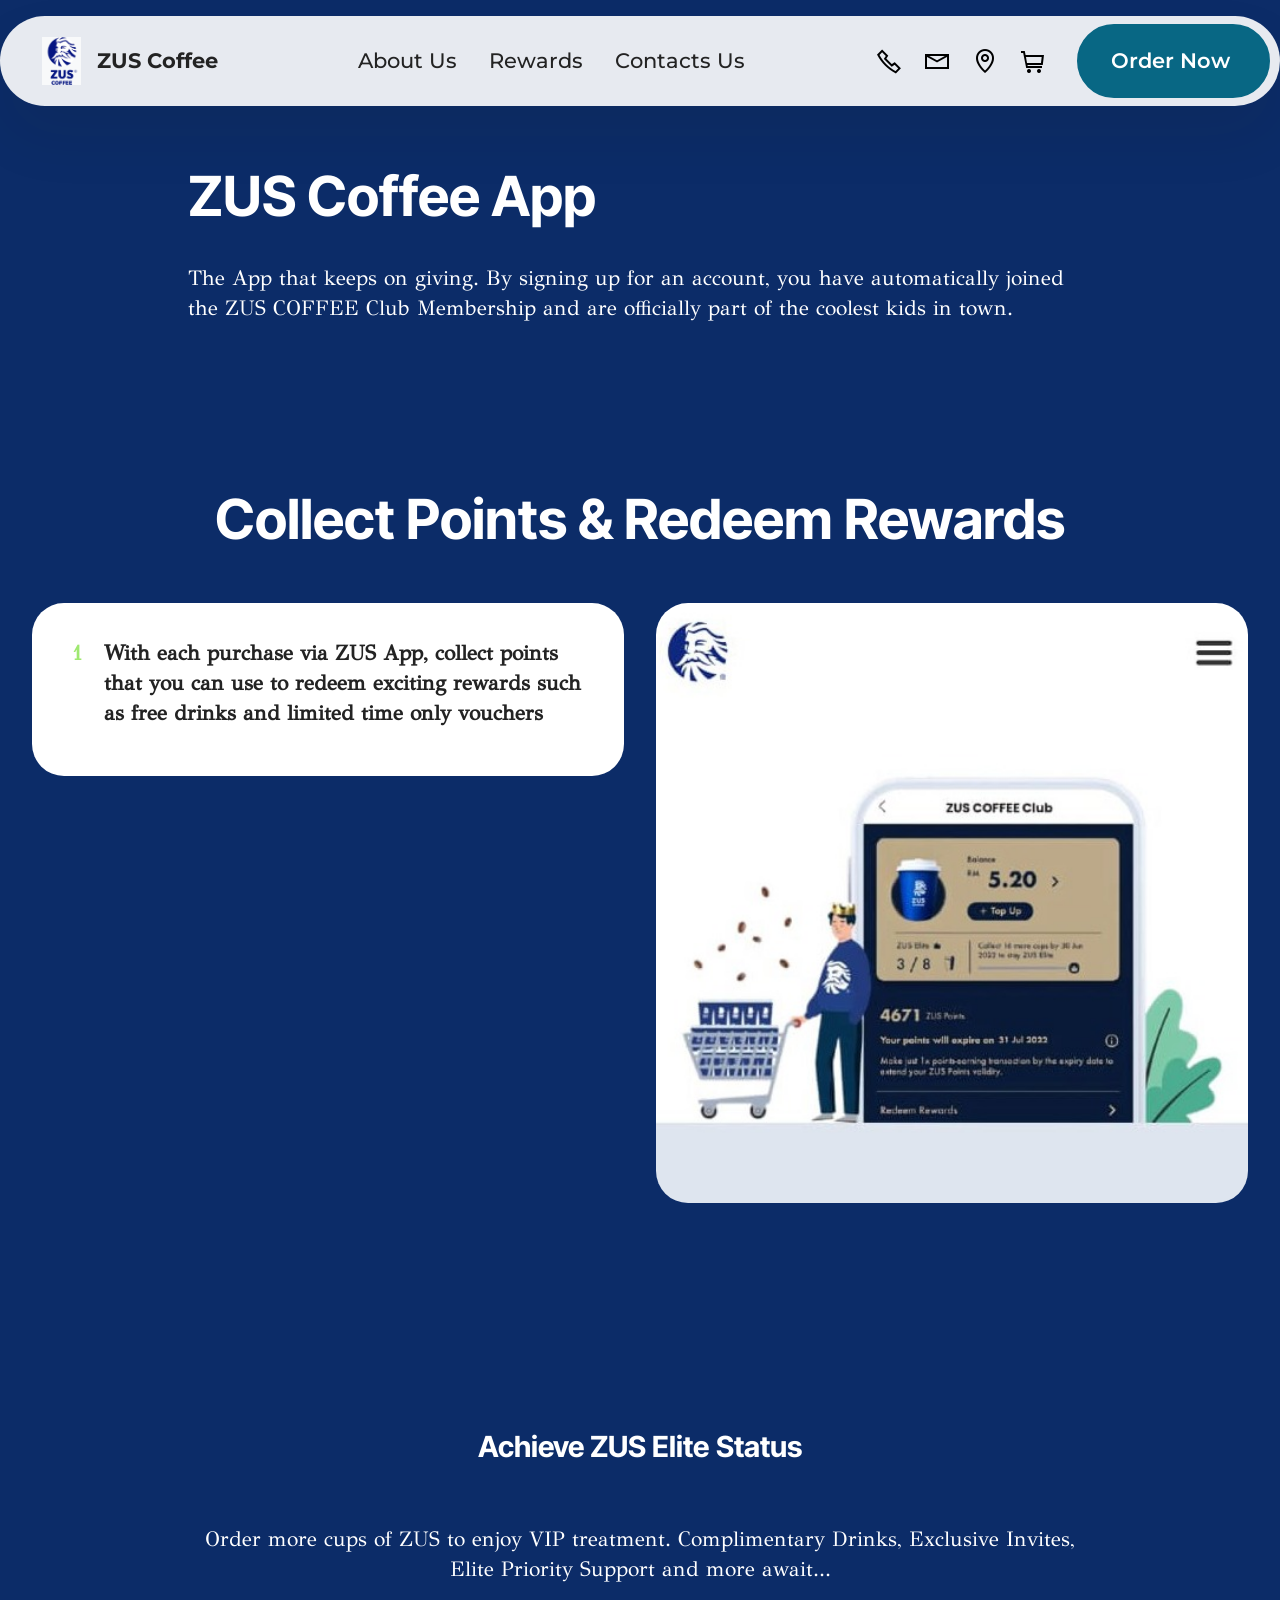
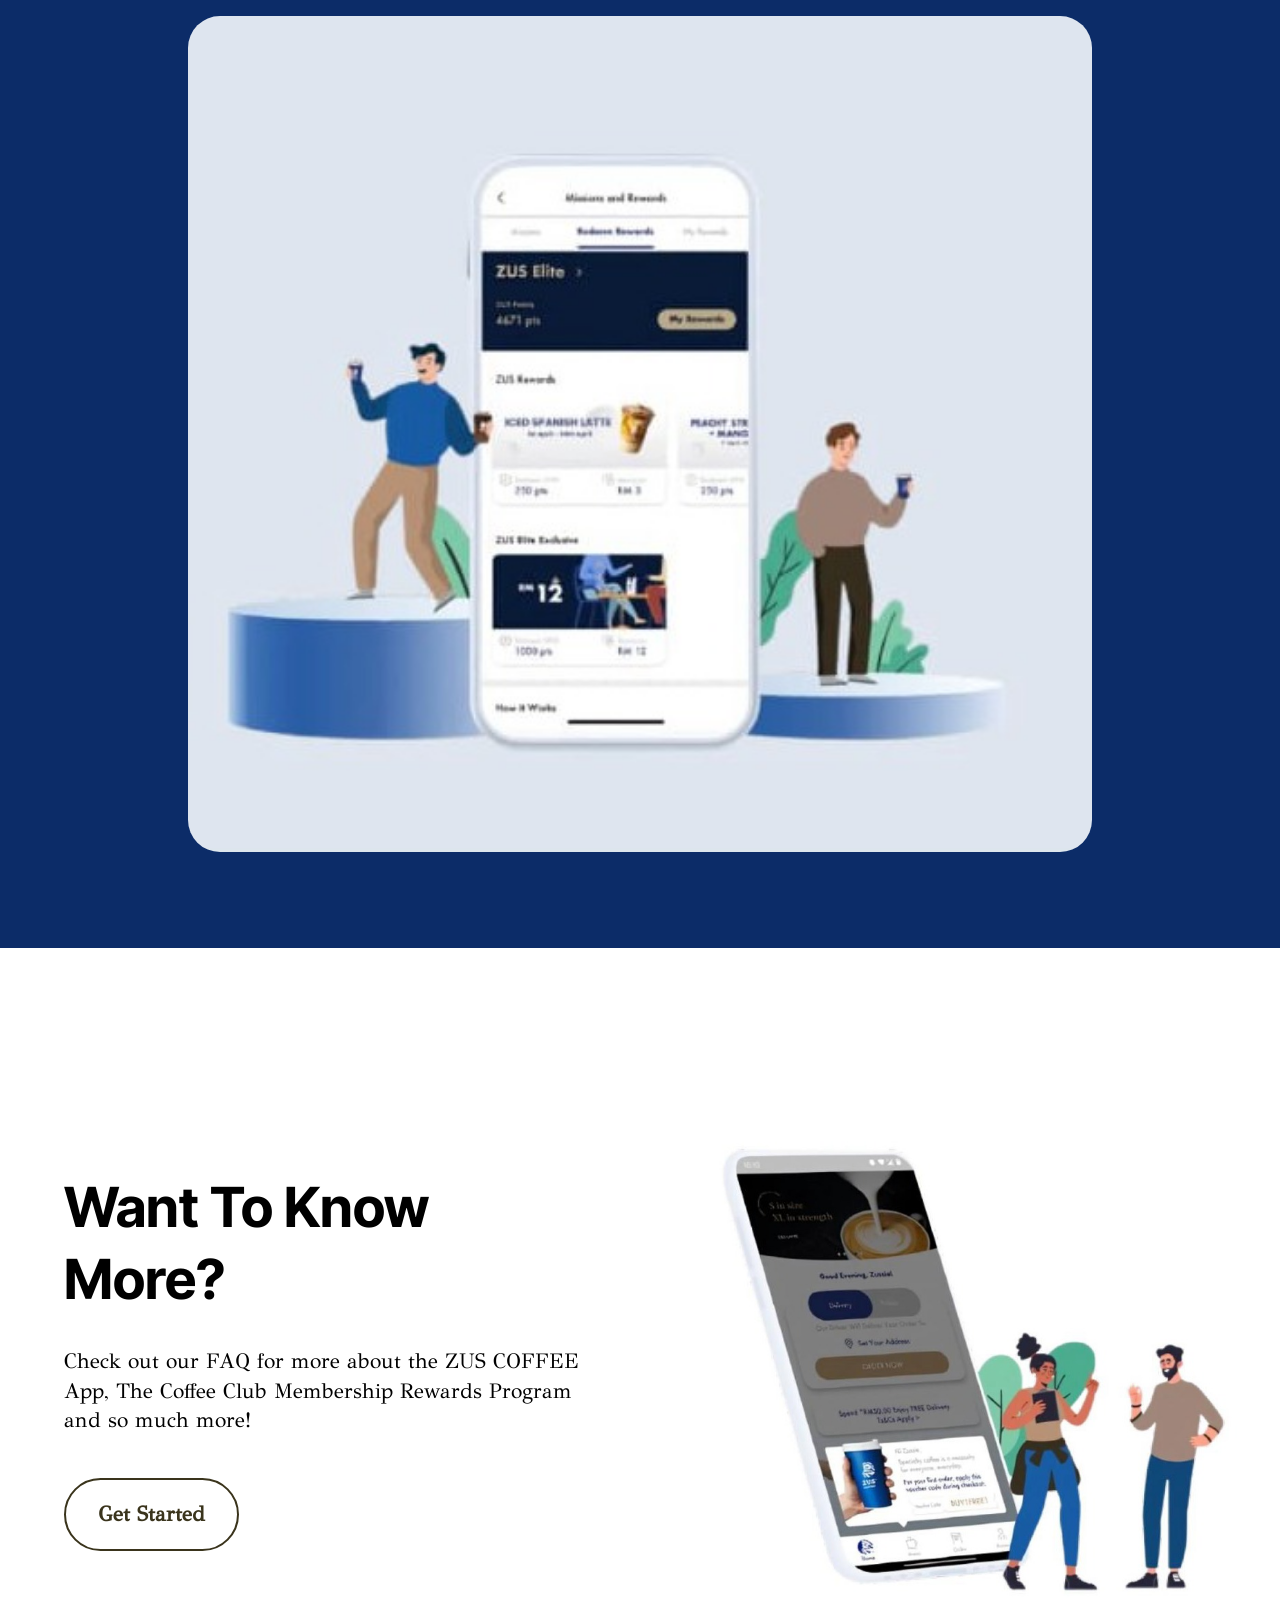
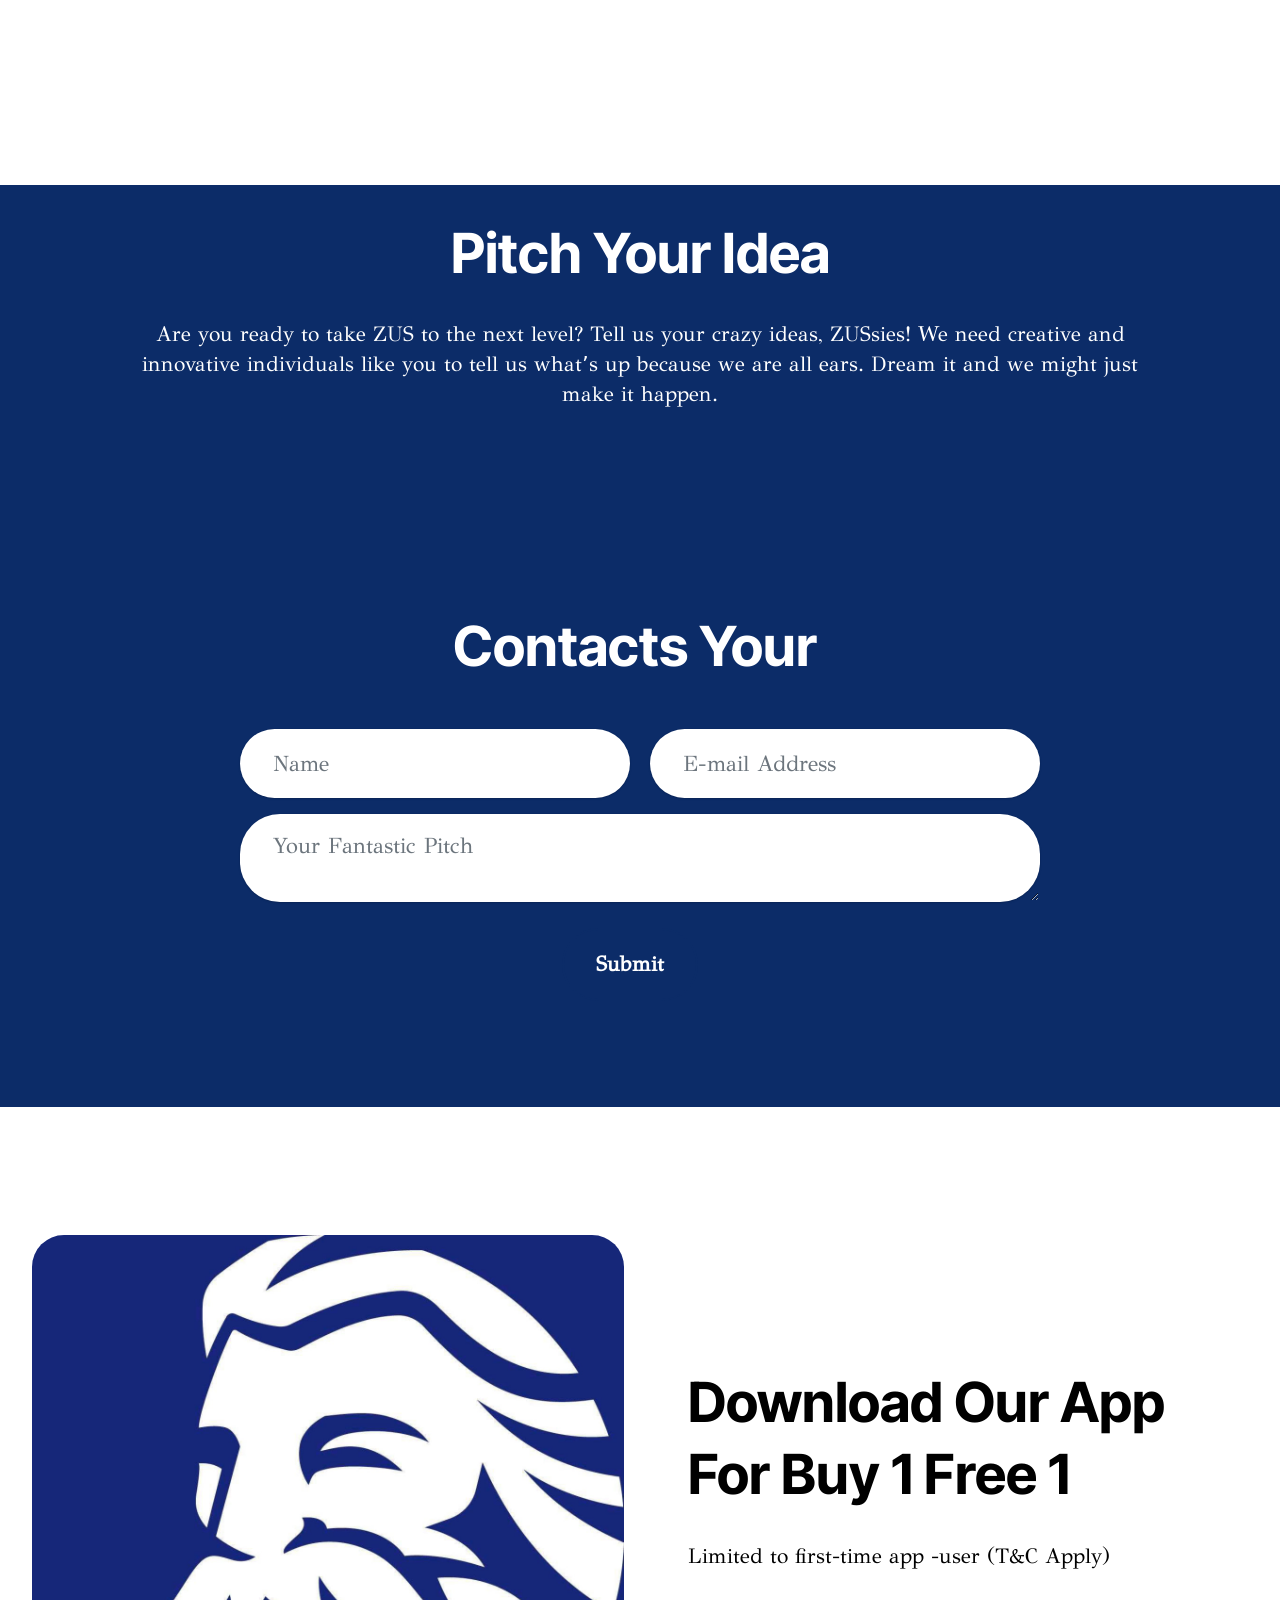
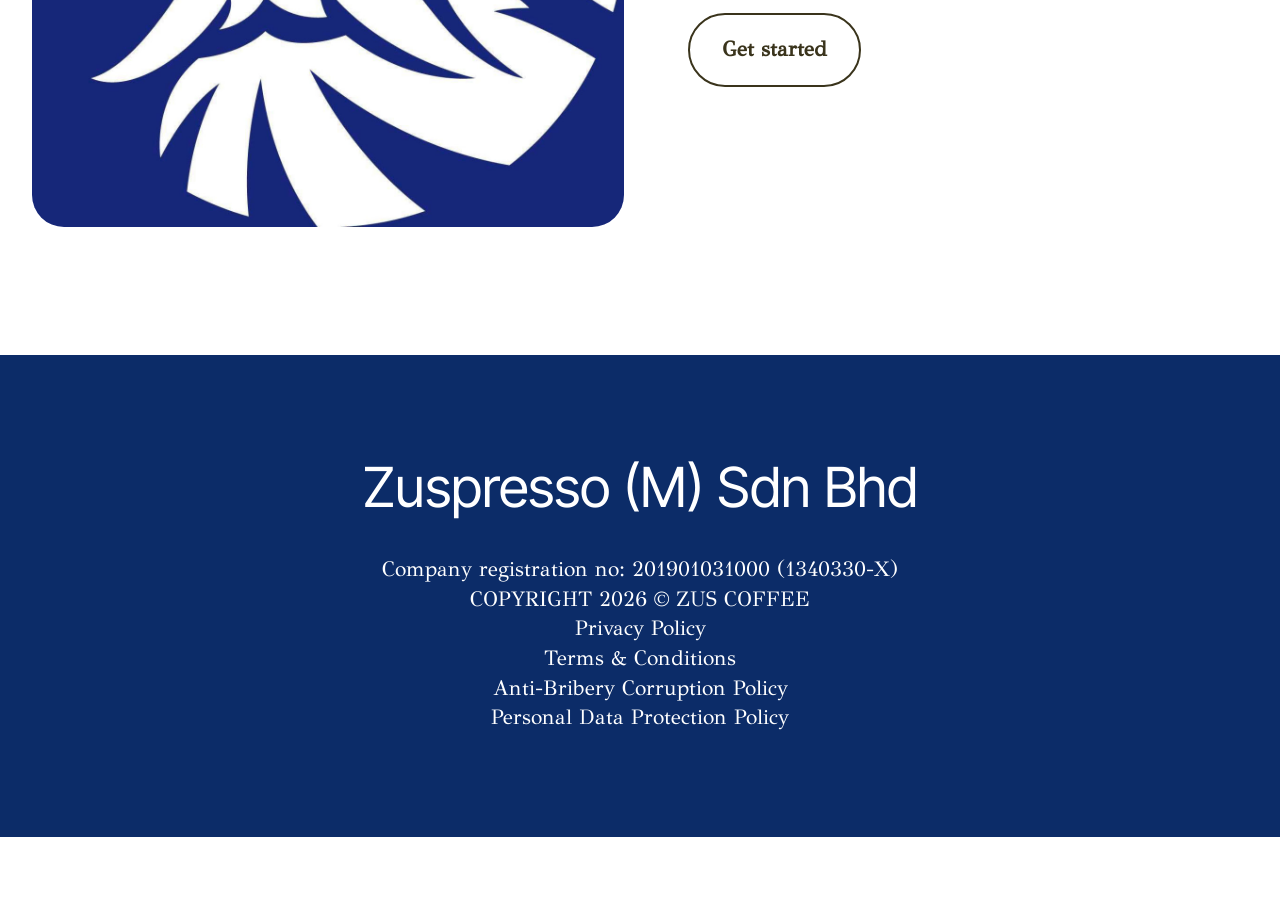
==== commit b34423db: "create github pages" ====
--- a/html.html
+++ b/html.html
@@ -19,7 +19,6 @@
   <link rel="stylesheet" href="assets/bootstrap/css/bootstrap.min.css">
   <link rel="stylesheet" href="assets/animatecss/animate.css">
   <link rel="stylesheet" href="assets/dropdown/css/style.css">
-  <link rel="stylesheet" href="assets/socicon/css/styles.css">
   <link rel="stylesheet" href="assets/theme/css/style.css">
   <link rel="preload" href="https://fonts.googleapis.com/css?family=Inter+Tight:100,200,300,400,500,600,700,800,900,100i,200i,300i,400i,500i,600i,700i,800i,900i&display=swap" as="style" onload="this.onload=null;this.rel='stylesheet'">
   <noscript><link rel="stylesheet" href="https://fonts.googleapis.com/css?family=Inter+Tight:100,200,300,400,500,600,700,800,900,100i,200i,300i,400i,500i,600i,700i,800i,900i&display=swap"></noscript>
@@ -27,7 +26,7 @@
   <noscript><link rel="stylesheet" href="https://fonts.googleapis.com/css?family=GFS+Didot:400&display=swap"></noscript>
   <link rel="preload" href="https://fonts.googleapis.com/css?family=Montserrat:100,200,300,400,500,600,700,800,900,100i,200i,300i,400i,500i,600i,700i,800i,900i&display=swap" as="style" onload="this.onload=null;this.rel='stylesheet'">
   <noscript><link rel="stylesheet" href="https://fonts.googleapis.com/css?family=Montserrat:100,200,300,400,500,600,700,800,900,100i,200i,300i,400i,500i,600i,700i,800i,900i&display=swap"></noscript>
-  <link rel="preload" as="style" href="assets/mobirise/css/mbr-additional.css?v=V0SlZV"><link rel="stylesheet" href="assets/mobirise/css/mbr-additional.css?v=V0SlZV" type="text/css">
+  <link rel="preload" as="style" href="assets/mobirise/css/mbr-additional.css?v=OQ4iHV"><link rel="stylesheet" href="assets/mobirise/css/mbr-additional.css?v=OQ4iHV" type="text/css">
 
   
   
@@ -202,7 +201,7 @@
         </div>
         <div class="row justify-content-center">
             <div class="col-lg-8 mx-auto mbr-form" data-form-type="formoid">
-                <form action="https://mobirise.eu/" method="POST" class="mbr-form form-with-styler" data-form-title="Form Name"><input type="hidden" name="email" data-form-email="true" value="oeMwHEoQC64WGNFa2BRiYnHe9tBIN6WU771/h2ZwO2OMrG1DVWpue6JmrDH0z+wubHQCo5bOn9T3+9p+R1fUXlWY+sG1ZWj2oln6RpCTACj92CM4h2WL6JKS/GWz0Mck">
+                <form action="https://mobirise.eu/" method="POST" class="mbr-form form-with-styler" data-form-title="Form Name"><input type="hidden" name="email" data-form-email="true" value="Muar3vJgxhNkbyV7W04yFKtfRY9eZW4WEMqj2GG1HHMB3oOlCG1GavfuN6yFmDnCgX/MmwPPy0Ynccrmf7lsURPB5Mq3LBEOqk/kPDo27QxW7x03/7vFiulOe+NYpbf8">
                     <div class="row">
                         <div hidden="hidden" data-form-alert="" class="alert alert-success col-12">Thanks for filling out the form!</div>
                         <div hidden="hidden" data-form-alert-danger="" class="alert alert-danger col-12">
@@ -250,49 +249,6 @@
 	</div>
 </section>
 
-<section data-bs-version="5.1" class="social05 cid-vg4I8U91v1" id="social05-30">
-    
-
-    
-
-    <div class="container">
-        <div class="row">
-            <h3 class="mbr-section-title align-center mb-5 mbr-fonts-style display-2">
-                <strong>Follow us</strong>
-            </h3>
-            <div class="col-12">
-                <div class="social-row">
-                    <div class="soc-item">
-                        <a href="https://mobiri.se/" target="_blank">
-                            <span class="mbr-iconfont socicon socicon-facebook"></span>
-                        </a>
-                    </div>
-                    <div class="soc-item">
-                        <a href="https://mobiri.se/" target="_blank">
-                            <span class="mbr-iconfont socicon-twitter socicon"></span>
-                        </a>
-                    </div>
-                    <div class="soc-item">
-                        <a href="https://mobiri.se/" target="_blank">
-                            <span class="mbr-iconfont socicon-instagram socicon"></span>
-                        </a>
-                    </div>
-                    <div class="soc-item">
-                        <a href="https://mobiri.se/" target="_blank">
-                            <span class="mbr-iconfont socicon socicon-linkedin"></span>
-                        </a>
-                    </div>
-                    <div class="soc-item">
-                        <a href="https://mobiri.se/" target="_blank">
-                            <span class="mbr-iconfont socicon socicon-twitch"></span>
-                        </a>
-                    </div>
-                </div>
-            </div>
-        </div>
-    </div>
-</section>
-
 <section data-bs-version="5.1" class="article11 cid-vg4WiBDw35" id="article11-32">
     
 
@@ -307,7 +263,7 @@
             </div>
         </div>
     </div>
-</section><section class="display-7" style="padding: 0;align-items: center;justify-content: center;flex-wrap: wrap;    align-content: center;display: flex;position: relative;height: 4rem;"><a href="https://mobiri.se/4654936" style="flex: 1 1;height: 4rem;position: absolute;width: 100%;z-index: 1;"><img alt="" style="height: 4rem;" src="[data-uri]"></a><p style="margin: 0;text-align: center;" class="display-7">&#8204;</p><a style="z-index:1" href="https://mobirise.com/builder/ai-website-builder.html">AI Website Software</a></section><script src="assets/bootstrap/js/bootstrap.bundle.min.js"></script>  <script src="assets/smoothscroll/smooth-scroll.js"></script>  <script src="assets/ytplayer/index.js"></script>  <script src="assets/dropdown/js/navbar-dropdown.js"></script>  <script src="assets/theme/js/script.js"></script>  <script src="assets/formoid/formoid.min.js"></script>  
+</section><section class="display-7" style="padding: 0;align-items: center;justify-content: center;flex-wrap: wrap;    align-content: center;display: flex;position: relative;height: 4rem;"><a href="https://mobiri.se/4654936" style="flex: 1 1;height: 4rem;position: absolute;width: 100%;z-index: 1;"><img alt="" style="height: 4rem;" src="[data-uri]"></a><p style="margin: 0;text-align: center;" class="display-7">&#8204;</p><a style="z-index:1" href="https://mobirise.com/builder/ai-website-builder.html">AI Website Builder</a></section><script src="assets/bootstrap/js/bootstrap.bundle.min.js"></script>  <script src="assets/smoothscroll/smooth-scroll.js"></script>  <script src="assets/ytplayer/index.js"></script>  <script src="assets/dropdown/js/navbar-dropdown.js"></script>  <script src="assets/theme/js/script.js"></script>  <script src="assets/formoid/formoid.min.js"></script>  
   
   
   <input name="animation" type="hidden">
--- a/assets/mobirise/css/mbr-additional.css
+++ b/assets/mobirise/css/mbr-additional.css
@@ -1705,88 +1705,6 @@
 .cid-vfZghOSd4T .mbr-section-btn {
   color: #000000;
 }
-.cid-vfZdOSngiE {
-  padding-top: 6rem;
-  padding-bottom: 6rem;
-  background-color: #0c2c68;
-}
-.cid-vfZdOSngiE .social-row {
-  display: flex;
-  justify-content: center;
-  align-items: center;
-  flex-wrap: wrap;
-}
-.cid-vfZdOSngiE .social-row .soc-item {
-  margin: 8px;
-}
-.cid-vfZdOSngiE .social-row .soc-item a:hover .mbr-iconfont,
-.cid-vfZdOSngiE .social-row .soc-item a:focus .mbr-iconfont {
-  background-color: #f7f7f7;
-}
-.cid-vfZdOSngiE .social-row .soc-item a .mbr-iconfont {
-  width: 72px;
-  height: 72px;
-  display: flex;
-  align-items: center;
-  justify-content: center;
-  border-radius: 100%;
-  font-size: 32px;
-  background-color: #f7f7f7;
-  color: #393193;
-  transition: all 0.3s ease-in-out;
-}
-.cid-vfZdOSngiE .row-links {
-  width: 100%;
-  justify-content: center;
-}
-.cid-vfZdOSngiE .mbr-section-title {
-  color: #ffffff;
-}
-.cid-vfZdOSngiE .mbr-section-title,
-.cid-vfZdOSngiE .social-list {
-  color: #ffffff;
-}
-.cid-vg4I8U91v1 {
-  padding-top: 6rem;
-  padding-bottom: 6rem;
-  background-color: #0c2c68;
-}
-.cid-vg4I8U91v1 .social-row {
-  display: flex;
-  justify-content: center;
-  align-items: center;
-  flex-wrap: wrap;
-}
-.cid-vg4I8U91v1 .social-row .soc-item {
-  margin: 8px;
-}
-.cid-vg4I8U91v1 .social-row .soc-item a:hover .mbr-iconfont,
-.cid-vg4I8U91v1 .social-row .soc-item a:focus .mbr-iconfont {
-  background-color: #f7f7f7;
-}
-.cid-vg4I8U91v1 .social-row .soc-item a .mbr-iconfont {
-  width: 72px;
-  height: 72px;
-  display: flex;
-  align-items: center;
-  justify-content: center;
-  border-radius: 100%;
-  font-size: 32px;
-  background-color: #f7f7f7;
-  color: #393193;
-  transition: all 0.3s ease-in-out;
-}
-.cid-vg4I8U91v1 .row-links {
-  width: 100%;
-  justify-content: center;
-}
-.cid-vg4I8U91v1 .mbr-section-title {
-  color: #ffffff;
-}
-.cid-vg4I8U91v1 .mbr-section-title,
-.cid-vg4I8U91v1 .social-list {
-  color: #ffffff;
-}
 .cid-vfYKE1nDNU {
   z-index: 1000;
   width: 100%;
@@ -2528,47 +2446,6 @@
 .cid-vg4FFaoYMo .mbr-section-title {
   color: #0c2c68;
 }
-.cid-vg4I8U91v1 {
-  padding-top: 6rem;
-  padding-bottom: 6rem;
-  background-color: #0c2c68;
-}
-.cid-vg4I8U91v1 .social-row {
-  display: flex;
-  justify-content: center;
-  align-items: center;
-  flex-wrap: wrap;
-}
-.cid-vg4I8U91v1 .social-row .soc-item {
-  margin: 8px;
-}
-.cid-vg4I8U91v1 .social-row .soc-item a:hover .mbr-iconfont,
-.cid-vg4I8U91v1 .social-row .soc-item a:focus .mbr-iconfont {
-  background-color: #f7f7f7;
-}
-.cid-vg4I8U91v1 .social-row .soc-item a .mbr-iconfont {
-  width: 72px;
-  height: 72px;
-  display: flex;
-  align-items: center;
-  justify-content: center;
-  border-radius: 100%;
-  font-size: 32px;
-  background-color: #f7f7f7;
-  color: #393193;
-  transition: all 0.3s ease-in-out;
-}
-.cid-vg4I8U91v1 .row-links {
-  width: 100%;
-  justify-content: center;
-}
-.cid-vg4I8U91v1 .mbr-section-title {
-  color: #ffffff;
-}
-.cid-vg4I8U91v1 .mbr-section-title,
-.cid-vg4I8U91v1 .social-list {
-  color: #ffffff;
-}
 .cid-vg4XpRvVV5 {
   padding-top: 6rem;
   padding-bottom: 6rem;
@@ -3430,47 +3307,6 @@
 .cid-vg4IRiDDgn .mbr-section-btn {
   color: #000000;
 }
-.cid-vg4I8U91v1 {
-  padding-top: 6rem;
-  padding-bottom: 6rem;
-  background-color: #0c2c68;
-}
-.cid-vg4I8U91v1 .social-row {
-  display: flex;
-  justify-content: center;
-  align-items: center;
-  flex-wrap: wrap;
-}
-.cid-vg4I8U91v1 .social-row .soc-item {
-  margin: 8px;
-}
-.cid-vg4I8U91v1 .social-row .soc-item a:hover .mbr-iconfont,
-.cid-vg4I8U91v1 .social-row .soc-item a:focus .mbr-iconfont {
-  background-color: #f7f7f7;
-}
-.cid-vg4I8U91v1 .social-row .soc-item a .mbr-iconfont {
-  width: 72px;
-  height: 72px;
-  display: flex;
-  align-items: center;
-  justify-content: center;
-  border-radius: 100%;
-  font-size: 32px;
-  background-color: #f7f7f7;
-  color: #393193;
-  transition: all 0.3s ease-in-out;
-}
-.cid-vg4I8U91v1 .row-links {
-  width: 100%;
-  justify-content: center;
-}
-.cid-vg4I8U91v1 .mbr-section-title {
-  color: #ffffff;
-}
-.cid-vg4I8U91v1 .mbr-section-title,
-.cid-vg4I8U91v1 .social-list {
-  color: #ffffff;
-}
 .cid-vg4WiBDw35 {
   padding-top: 6rem;
   padding-bottom: 6rem;
--- a/assets/mobirise/css/mbr-additional.css
+++ b/assets/mobirise/css/mbr-additional.css
@@ -1705,88 +1705,6 @@
 .cid-vfZghOSd4T .mbr-section-btn {
   color: #000000;
 }
-.cid-vfZdOSngiE {
-  padding-top: 6rem;
-  padding-bottom: 6rem;
-  background-color: #0c2c68;
-}
-.cid-vfZdOSngiE .social-row {
-  display: flex;
-  justify-content: center;
-  align-items: center;
-  flex-wrap: wrap;
-}
-.cid-vfZdOSngiE .social-row .soc-item {
-  margin: 8px;
-}
-.cid-vfZdOSngiE .social-row .soc-item a:hover .mbr-iconfont,
-.cid-vfZdOSngiE .social-row .soc-item a:focus .mbr-iconfont {
-  background-color: #f7f7f7;
-}
-.cid-vfZdOSngiE .social-row .soc-item a .mbr-iconfont {
-  width: 72px;
-  height: 72px;
-  display: flex;
-  align-items: center;
-  justify-content: center;
-  border-radius: 100%;
-  font-size: 32px;
-  background-color: #f7f7f7;
-  color: #393193;
-  transition: all 0.3s ease-in-out;
-}
-.cid-vfZdOSngiE .row-links {
-  width: 100%;
-  justify-content: center;
-}
-.cid-vfZdOSngiE .mbr-section-title {
-  color: #ffffff;
-}
-.cid-vfZdOSngiE .mbr-section-title,
-.cid-vfZdOSngiE .social-list {
-  color: #ffffff;
-}
-.cid-vg4I8U91v1 {
-  padding-top: 6rem;
-  padding-bottom: 6rem;
-  background-color: #0c2c68;
-}
-.cid-vg4I8U91v1 .social-row {
-  display: flex;
-  justify-content: center;
-  align-items: center;
-  flex-wrap: wrap;
-}
-.cid-vg4I8U91v1 .social-row .soc-item {
-  margin: 8px;
-}
-.cid-vg4I8U91v1 .social-row .soc-item a:hover .mbr-iconfont,
-.cid-vg4I8U91v1 .social-row .soc-item a:focus .mbr-iconfont {
-  background-color: #f7f7f7;
-}
-.cid-vg4I8U91v1 .social-row .soc-item a .mbr-iconfont {
-  width: 72px;
-  height: 72px;
-  display: flex;
-  align-items: center;
-  justify-content: center;
-  border-radius: 100%;
-  font-size: 32px;
-  background-color: #f7f7f7;
-  color: #393193;
-  transition: all 0.3s ease-in-out;
-}
-.cid-vg4I8U91v1 .row-links {
-  width: 100%;
-  justify-content: center;
-}
-.cid-vg4I8U91v1 .mbr-section-title {
-  color: #ffffff;
-}
-.cid-vg4I8U91v1 .mbr-section-title,
-.cid-vg4I8U91v1 .social-list {
-  color: #ffffff;
-}
 .cid-vfYKE1nDNU {
   z-index: 1000;
   width: 100%;
@@ -2528,47 +2446,6 @@
 .cid-vg4FFaoYMo .mbr-section-title {
   color: #0c2c68;
 }
-.cid-vg4I8U91v1 {
-  padding-top: 6rem;
-  padding-bottom: 6rem;
-  background-color: #0c2c68;
-}
-.cid-vg4I8U91v1 .social-row {
-  display: flex;
-  justify-content: center;
-  align-items: center;
-  flex-wrap: wrap;
-}
-.cid-vg4I8U91v1 .social-row .soc-item {
-  margin: 8px;
-}
-.cid-vg4I8U91v1 .social-row .soc-item a:hover .mbr-iconfont,
-.cid-vg4I8U91v1 .social-row .soc-item a:focus .mbr-iconfont {
-  background-color: #f7f7f7;
-}
-.cid-vg4I8U91v1 .social-row .soc-item a .mbr-iconfont {
-  width: 72px;
-  height: 72px;
-  display: flex;
-  align-items: center;
-  justify-content: center;
-  border-radius: 100%;
-  font-size: 32px;
-  background-color: #f7f7f7;
-  color: #393193;
-  transition: all 0.3s ease-in-out;
-}
-.cid-vg4I8U91v1 .row-links {
-  width: 100%;
-  justify-content: center;
-}
-.cid-vg4I8U91v1 .mbr-section-title {
-  color: #ffffff;
-}
-.cid-vg4I8U91v1 .mbr-section-title,
-.cid-vg4I8U91v1 .social-list {
-  color: #ffffff;
-}
 .cid-vg4XpRvVV5 {
   padding-top: 6rem;
   padding-bottom: 6rem;
@@ -3430,47 +3307,6 @@
 .cid-vg4IRiDDgn .mbr-section-btn {
   color: #000000;
 }
-.cid-vg4I8U91v1 {
-  padding-top: 6rem;
-  padding-bottom: 6rem;
-  background-color: #0c2c68;
-}
-.cid-vg4I8U91v1 .social-row {
-  display: flex;
-  justify-content: center;
-  align-items: center;
-  flex-wrap: wrap;
-}
-.cid-vg4I8U91v1 .social-row .soc-item {
-  margin: 8px;
-}
-.cid-vg4I8U91v1 .social-row .soc-item a:hover .mbr-iconfont,
-.cid-vg4I8U91v1 .social-row .soc-item a:focus .mbr-iconfont {
-  background-color: #f7f7f7;
-}
-.cid-vg4I8U91v1 .social-row .soc-item a .mbr-iconfont {
-  width: 72px;
-  height: 72px;
-  display: flex;
-  align-items: center;
-  justify-content: center;
-  border-radius: 100%;
-  font-size: 32px;
-  background-color: #f7f7f7;
-  color: #393193;
-  transition: all 0.3s ease-in-out;
-}
-.cid-vg4I8U91v1 .row-links {
-  width: 100%;
-  justify-content: center;
-}
-.cid-vg4I8U91v1 .mbr-section-title {
-  color: #ffffff;
-}
-.cid-vg4I8U91v1 .mbr-section-title,
-.cid-vg4I8U91v1 .social-list {
-  color: #ffffff;
-}
 .cid-vg4WiBDw35 {
   padding-top: 6rem;
   padding-bottom: 6rem;
